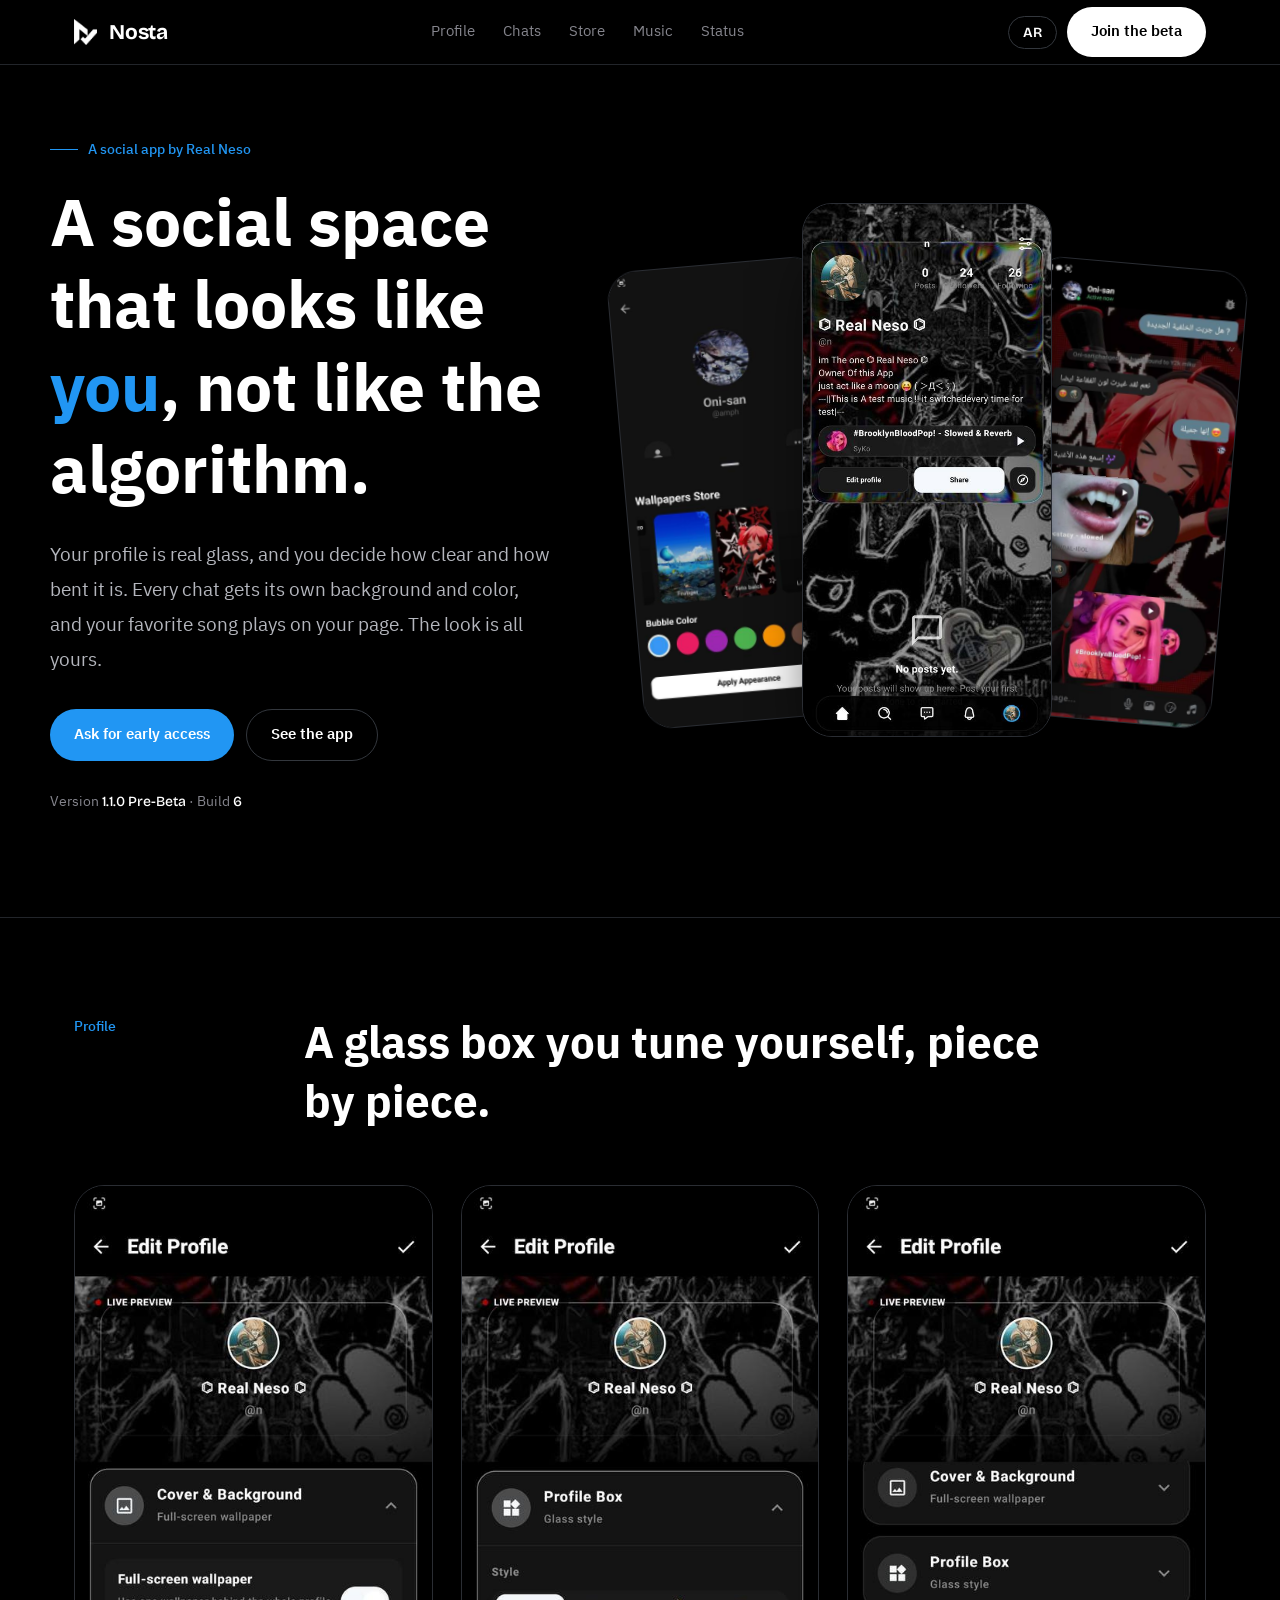
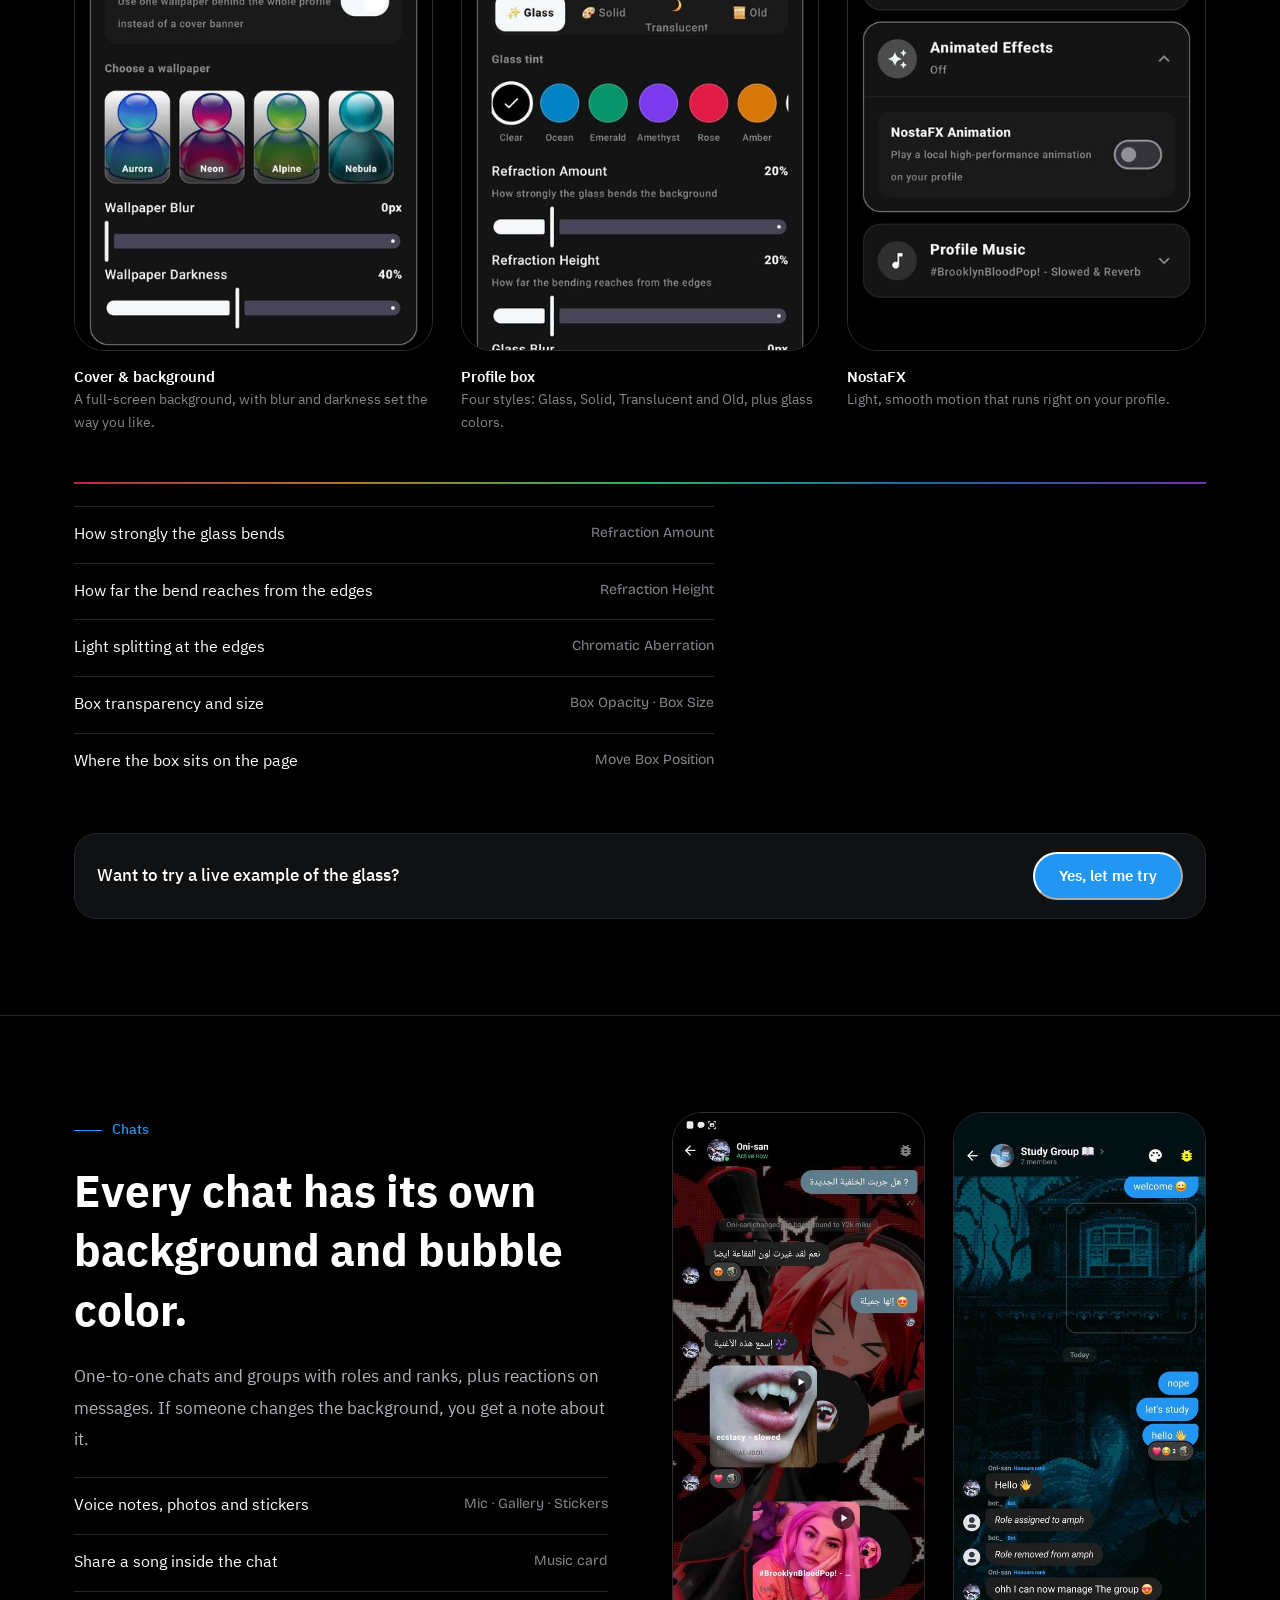
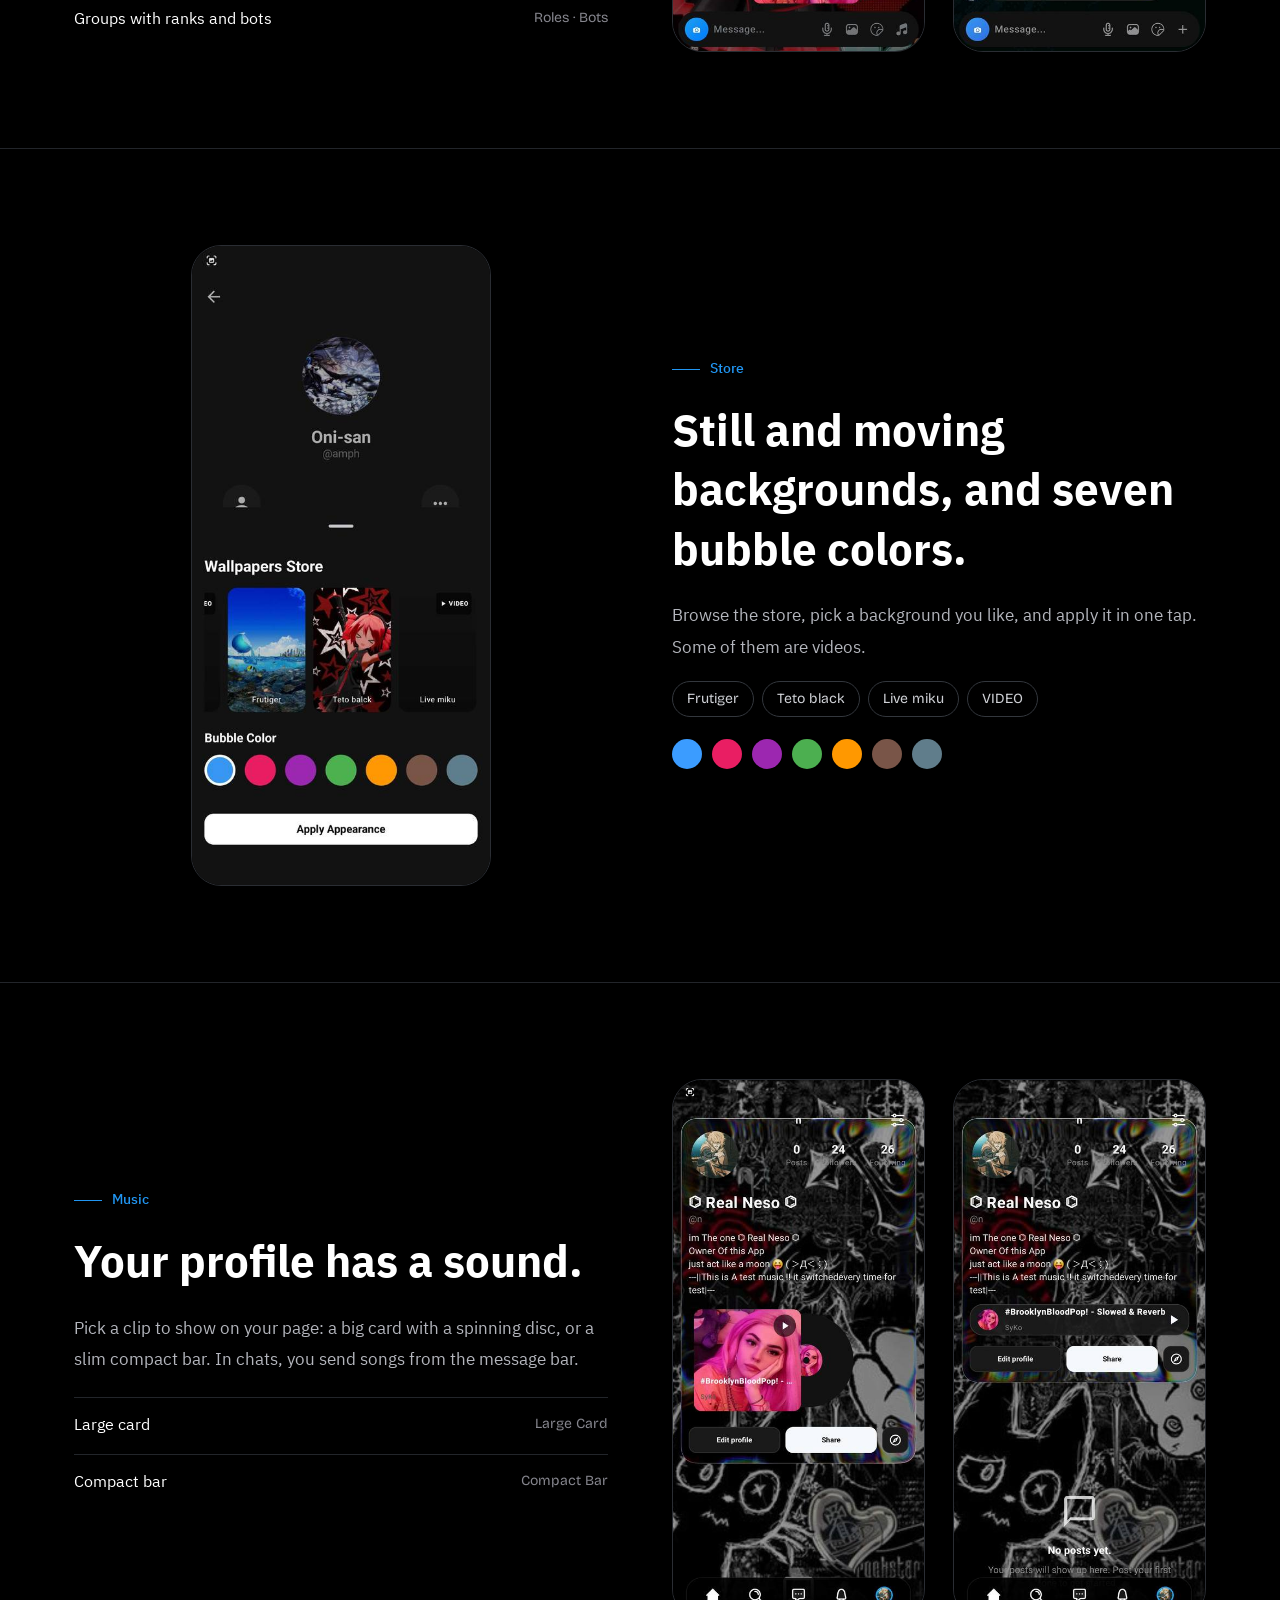
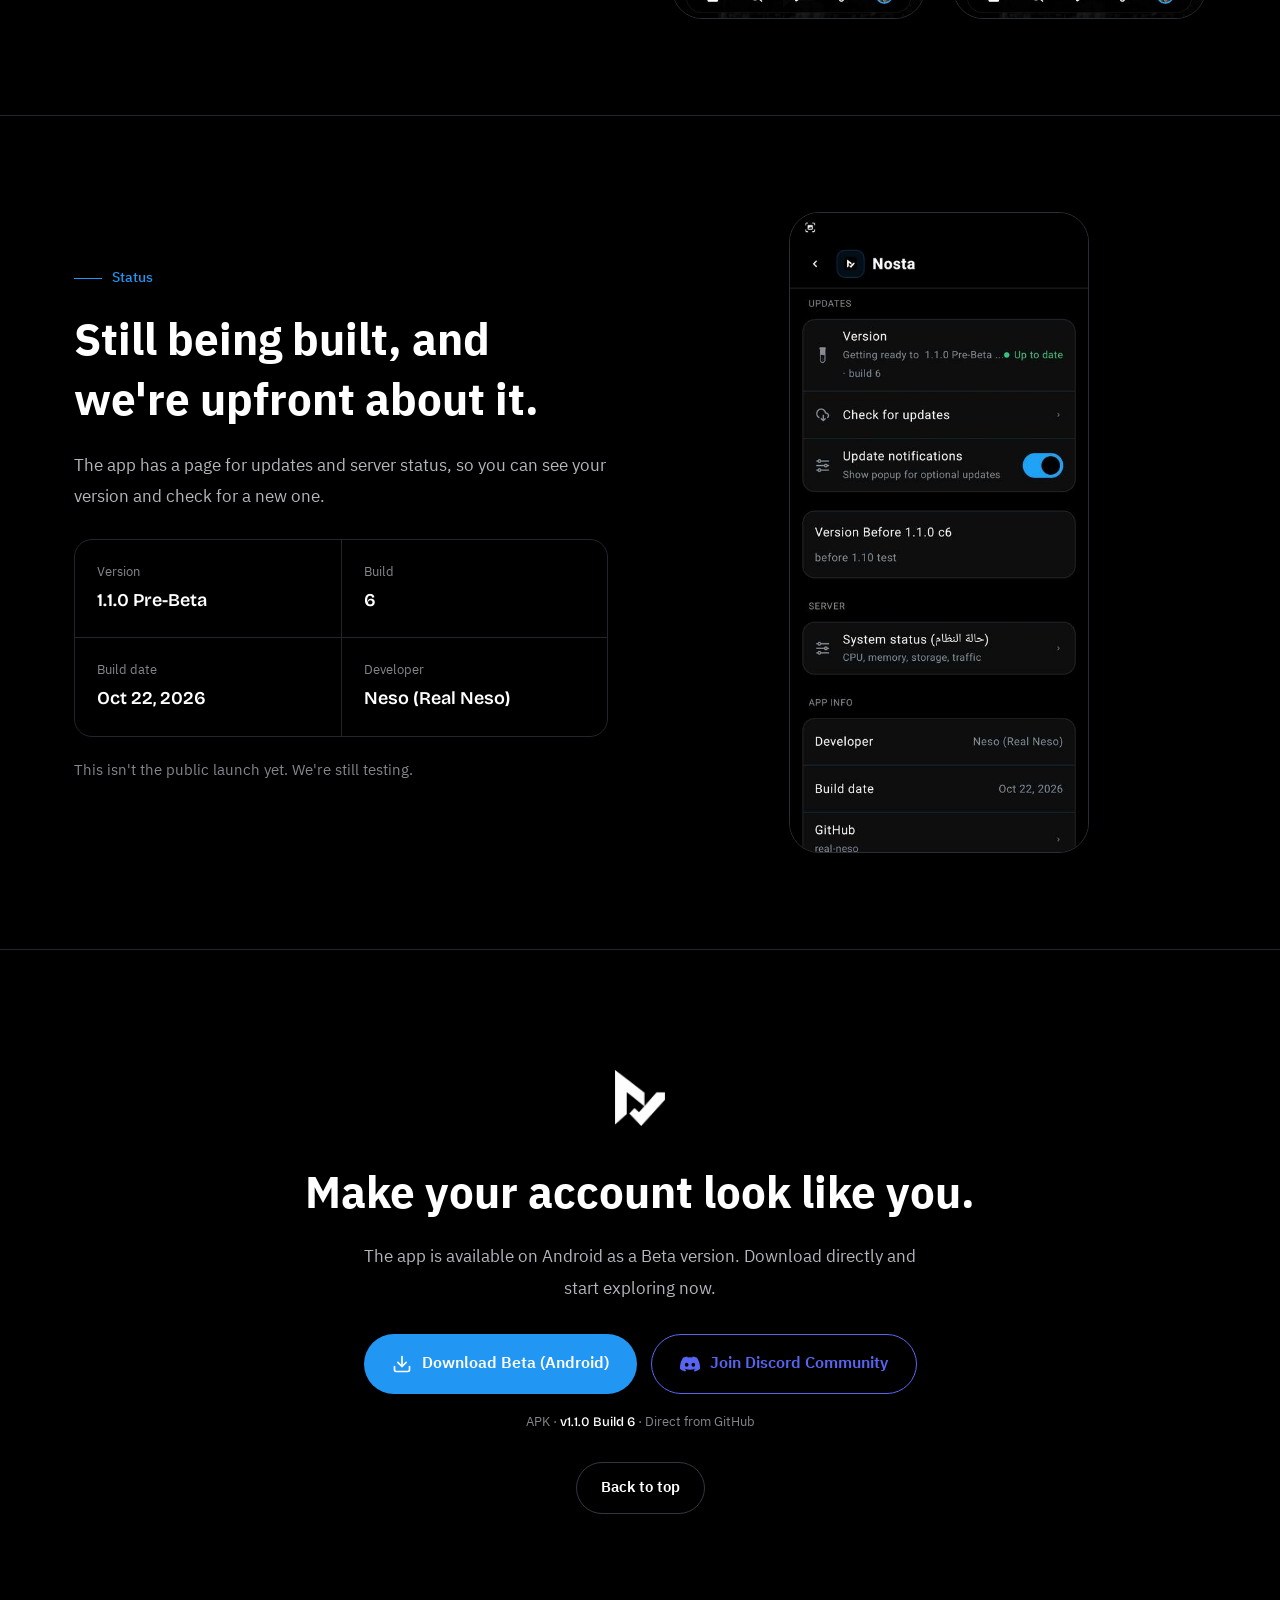
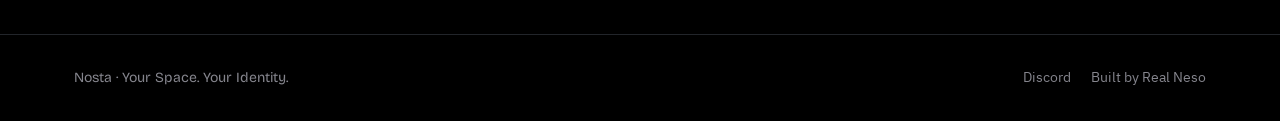
==== index.html @ 6cce819f "Add files via upload" ====
<!DOCTYPE html>
<html lang="ar" dir="rtl">
<head>
<meta charset="utf-8">
<meta name="viewport" content="width=device-width, initial-scale=1, viewport-fit=cover">
<meta name="color-scheme" content="dark">
<meta name="description" content="Nosta: تطبيق تواصل اجتماعي تصمّم فيه ملفك ومحادثاتك بنفسك.">
<title>Nosta — مساحة اجتماعية تعبّر عنك</title>
<link rel="preconnect" href="https://fonts.googleapis.com">
<link rel="preconnect" href="https://fonts.gstatic.com" crossorigin>
<link href="https://fonts.googleapis.com/css2?family=IBM+Plex+Sans+Arabic:wght@300;400;500;600;700&family=Bricolage+Grotesque:opsz,wght@12..96,500;12..96,700&display=swap" rel="stylesheet">
<link rel="stylesheet" href="css/style.css">
</head>
<body class="is-loading">

<!-- شاشة الدخول (تُزال تلقائيًا بعد التحميل) -->
<div class="intro" aria-hidden="true"><img src="images/image_1.png" alt=""></div>

<header><div class="wrap nav">
 <a class="logo" href="#top"><img src="images/image_1.png" alt="">Nosta</a>
 <nav id="menu">
  <a href="#profile" data-i18n="nav_profile">الملف الشخصي</a>
  <a href="#chat" data-i18n="nav_chat">المحادثات</a>
  <a href="#store" data-i18n="nav_store">المتجر</a>
  <a href="#music" data-i18n="nav_music">الموسيقى</a>
  <a href="#status" data-i18n="nav_status">الحالة</a>
 </nav>
 <div class="nav-end">
  <button class="lang" id="lang-toggle" type="button" aria-label="Language">EN</button>
  <a class="btn nav-join" href="#join" data-i18n="join">انضم للتجربة</a>
  <button class="burger" id="burger" type="button" aria-label="Menu" aria-expanded="false" aria-controls="menu"><i></i><i></i></button>
 </div>
</div></header>

<main id="top">
<div class="wrap hero">
 <div class="hero-text">
  <p class="eyebrow" data-i18n="eyebrow">تطبيق تواصل اجتماعي من Real Neso</p>
  <h1 data-i18n-html="h1">مساحة اجتماعية تشبهك أنت، <em>مو</em> الخوارزمية.</h1>
  <p class="lead" data-i18n="lead">ملفك الشخصي زجاج حقيقي، تتحكم في شفافيته وانكساره. كل محادثة لها خلفيتها ولونها، وأغنيتك المفضلة تشتغل على صفحتك. الشكل كله بيدك.</p>
  <div class="cta"><a class="btn blue" href="#join" data-i18n="early">اطلب وصولًا مبكرًا</a><a class="btn ghost" href="#profile" data-i18n="watch">شاهد التطبيق</a></div>
  <p class="meta" data-i18n-html="meta">الإصدار <b class="en">1.1.0 Pre-Beta</b> · البناء <b class="en">6</b></p>
 </div>
 <div class="fan">
  <div class="glow"></div>
  <figure class="shot a"><img src="images/image_2.jpg" alt="متجر الخلفيات"></figure>
  <figure class="shot b"><img src="images/image_3.jpg" alt="ملف شخصي في Nosta"></figure>
  <figure class="shot c"><img src="images/image_4.jpg" alt="محادثة بخلفية مخصصة"></figure>
 </div>
</div>

<section id="profile"><div class="wrap">
 <div class="sec-h"><small data-i18n="s1_k">الملف الشخصي</small><h2 data-i18n="s1_h">صندوق زجاجي تضبطه بنفسك، قطعة قطعة.</h2></div>
 <div class="trio">
  <figure class="shot" data-reveal><img src="images/image_5.jpg" alt="الغلاف والخلفية" loading="lazy"><figcaption><b data-i18n="c1_t">الغلاف والخلفية</b><span data-i18n="c1_d">خلفية بملء الشاشة، وتضبط التمويه والعتمة على كيفك.</span></figcaption></figure>
  <figure class="shot" data-reveal><img src="images/image_6.jpg" alt="صندوق الملف" loading="lazy"><figcaption><b data-i18n="c2_t">صندوق الملف</b><span data-i18n="c2_d">أربعة أنماط: Glass وSolid وTranslucent وOld، مع ألوان للزجاج.</span></figcaption></figure>
  <figure class="shot" data-reveal><img src="images/image_7.jpg" alt="المؤثرات" loading="lazy"><figcaption><b>NostaFX</b><span data-i18n="c3_d">حركة خفيفة تشتغل مباشرة على ملفك.</span></figcaption></figure>
 </div>
 <hr class="aber">
 <ul class="spec narrow">
  <li><span data-i18n="sp1">قوة انكسار الزجاج</span><span>Refraction Amount</span></li>
  <li><span data-i18n="sp2">مدى وصول الانكسار من الحواف</span><span>Refraction Height</span></li>
  <li><span data-i18n="sp3">تفرّق الضوء على الحواف</span><span>Chromatic Aberration</span></li>
  <li><span data-i18n="sp4">شفافية الصندوق وحجمه</span><span>Box Opacity · Box Size</span></li>
  <li><span data-i18n="sp5">مكان الصندوق في الصفحة</span><span>Move Box Position</span></li>
 </ul>

 <div class="try" id="try">
  <div class="try-ask">
   <p data-i18n="t_q">هل تريد تجربة مثال حي على الزجاج؟</p>
   <button class="btn blue" id="try-yes" type="button" aria-expanded="false" aria-controls="try-body" data-i18n="t_yes">نعم، جرّبه</button>
  </div>
  <div class="try-body" id="try-body" hidden>
 <div class="lab">
  <div class="stage" id="stage">
   <div class="orb o1"></div><div class="orb o2"></div><div class="orb o3"></div>
   <div class="bgtext en" aria-hidden="true"><span>Nosta Nosta Nosta Nosta Nosta Nosta</span><span>Your Space Your Identity Your Space</span><span>Nosta Nosta Nosta Nosta Nosta Nosta</span></div>
   <div class="glassbox" id="gbox"><i class="av"></i><b class="en">Nosta</b><span data-i18n="d_box">اسحبني فوق الخلفية</span></div>
  </div>
  <div class="ctrls" id="ctrls">
   <label><span>Refraction Amount<output></output></span><input type="range" data-k="amount" min="0" max="100" step="1"></label>
   <label><span>Refraction Height<output></output></span><input type="range" data-k="height" min="8" max="60" step="1"></label>
   <label><span>Chromatic Aberration<output></output></span><input type="range" data-k="ca" min="0" max="1" step="0.05"></label>
   <label><span>Box Opacity<output></output></span><input type="range" data-k="opacity" min="0" max="0.5" step="0.01"></label>
   <label><span>Box Size<output></output></span><input type="range" data-k="size" min="200" max="340" step="2"></label>
   <button class="btn ghost" id="lg-reset" type="button" data-i18n="d_reset">إعادة الضبط</button>
  </div>
 </div>
  <p class="honest" id="glass-note" hidden data-i18n="d_note">الانكسار الكامل يظهر في Chrome وEdge وما يشبههما. متصفحك يعرض التمويه والشفافية فقط، وفي التطبيق يعمل كل شيء.</p>
  </div>
 </div>
</div></section>

<section id="chat"><div class="wrap split r">
 <div>
  <p class="eyebrow" data-i18n="s2_k">المحادثات</p>
  <h2 data-i18n="s2_h">لكل محادثة خلفيتها ولون فقاعاتها.</h2>
  <p class="p" data-i18n="s2_p">محادثات فردية ومجموعات بأدوار ورتب، وتفاعلات على الرسائل. وإذا غيّر أحد الخلفية، تظهر لك رسالة تخبرك بذلك.</p>
  <ul class="spec">
   <li><span data-i18n="ch1">رسائل صوتية وصور وملصقات</span><span>Mic · Gallery · Stickers</span></li>
   <li><span data-i18n="ch2">شارك أغنية داخل المحادثة</span><span>Music card</span></li>
   <li><span data-i18n="ch3">مجموعات برتب وبوتات</span><span>Roles · Bots</span></li>
  </ul>
 </div>
 <div class="duo">
  <figure class="shot" data-reveal><img src="images/image_8.jpg" alt="محادثة" loading="lazy"></figure>
  <figure class="shot" data-reveal><img src="images/image_9.jpg" alt="مجموعة" loading="lazy"></figure>
 </div>
</div></section>

<section id="store"><div class="wrap split r">
 <figure class="shot" data-reveal><img src="images/image_10.jpg" alt="متجر الخلفيات" loading="lazy"></figure>
 <div>
  <p class="eyebrow" data-i18n="s3_k">المتجر</p>
  <h2 data-i18n="s3_h">خلفيات ثابتة ومتحركة، وسبعة ألوان للفقاعات.</h2>
  <p class="p" data-i18n="s3_p">تتصفح المتجر، تختار الخلفية اللي تعجبك، وتطبقها بضغطة وحدة. وبعض الخلفيات فيديو.</p>
  <div class="tags"><span>Frutiger</span><span>Teto black</span><span>Live miku</span><span>VIDEO</span></div>
  <div class="dots"><i style="background:#3b9cff"></i><i style="background:#e91e63"></i><i style="background:#9c27b0"></i><i style="background:#4caf50"></i><i style="background:#ff9800"></i><i style="background:#795548"></i><i style="background:#607d8b"></i></div>
 </div>
</div></section>

<section id="music"><div class="wrap split r">
 <div>
  <p class="eyebrow" data-i18n="s4_k">الموسيقى</p>
  <h2 data-i18n="s4_h">ملفك له صوت.</h2>
  <p class="p" data-i18n="s4_p">اختر مقطعًا يظهر على صفحتك: بطاقة كبيرة بقرص يدور، أو شريط صغير مدمج. وفي المحادثات ترسل الأغاني من شريط الكتابة.</p>
  <ul class="spec"><li><span data-i18n="m1">بطاقة كبيرة</span><span>Large Card</span></li><li><span data-i18n="m2">شريط مدمج</span><span>Compact Bar</span></li></ul>
 </div>
 <div class="duo">
  <figure class="shot" data-reveal><img src="images/image_11.jpg" alt="بطاقة موسيقى كبيرة" loading="lazy"></figure>
  <figure class="shot" data-reveal><img src="images/image_12.jpg" alt="شريط موسيقى مدمج" loading="lazy"></figure>
 </div>
</div></section>

<section id="status"><div class="wrap split r">
 <div>
  <p class="eyebrow" data-i18n="s5_k">الحالة</p>
  <h2 data-i18n="s5_h">المشروع ما زال قيد البناء، ونقولها بصراحة.</h2>
  <p class="p" data-i18n="s5_p">في التطبيق صفحة للتحديثات وحالة الخادم، تشوف منها رقم الإصدار وتتأكد إذا فيه جديد.</p>
  <div class="facts">
   <div><small data-i18n="f1">الإصدار</small><b class="en">1.1.0 Pre-Beta</b></div><div><small data-i18n="f2">البناء</small><b class="en">6</b></div>
   <div><small data-i18n="f3">تاريخ البناء</small><b class="en">Oct 22, 2026</b></div><div><small data-i18n="f4">المطوّر</small><b class="en">Neso (Real Neso)</b></div>
  </div>
  <p class="honest" data-i18n="honest">لسنا في الإطلاق العام بعد، ما زلنا في مرحلة التجريب.</p>
 </div>
 <figure class="shot" data-reveal><img src="images/image_13.jpg" alt="صفحة التحديثات" loading="lazy"></figure>
</div></section>

<section class="final" id="join"><div class="wrap">
 <img src="images/image_14.png" alt="Nosta">
 <h2 data-i18n="fin_h">خلّ حسابك يشبهك.</h2>
 <p class="p" data-i18n="fin_p">التطبيق متوفر على أندرويد بنسخة تجريبية (Beta). حمّل التطبيق مباشرة وابدأ التجربة الآن.</p>
 <div class="cta" style="justify-content:center; flex-wrap:wrap; gap:14px; margin-bottom:16px;">
   <a class="btn blue" href="https://github.com/real-neso/Nosta-Apk/releases/download/beforre1.1.0/Nosta.Before1.1.0.apk" download style="padding:14px 28px; font-size:16px; display:inline-flex; align-items:center; gap:10px;">
     <svg width="20" height="20" viewBox="0 0 24 24" fill="none" stroke="currentColor" stroke-width="2" stroke-linecap="round" stroke-linejoin="round"><path d="M21 15v4a2 2 0 0 1-2 2H5a2 2 0 0 1-2-2v-4"></path><polyline points="7 10 12 15 17 10"></polyline><line x1="12" y1="15" x2="12" y2="3"></line></svg>
     <span data-i18n="download_beta">تحميل إصدار Beta (Android)</span>
   </a>
   <a class="btn ghost" href="https://discord.gg/D8JQmszXWy" target="_blank" rel="noopener" style="padding:14px 28px; font-size:16px; display:inline-flex; align-items:center; gap:10px; border-color:#5865F2; color:#5865F2;">
     <svg width="20" height="20" viewBox="0 0 24 24" fill="currentColor"><path d="M20.317 4.37a19.791 19.791 0 0 0-4.885-1.515.074.074 0 0 0-.079.037c-.21.375-.444.864-.608 1.25a18.27 18.27 0 0 0-5.487 0 12.64 12.64 0 0 0-.617-1.25.077.077 0 0 0-.079-.037A19.736 19.736 0 0 0 3.677 4.37a.07.07 0 0 0-.032.027C.533 9.046-.32 13.58.099 18.057a.082.082 0 0 0 .031.057 19.9 19.9 0 0 0 5.993 3.03.078.078 0 0 0 .084-.028c.462-.63.874-1.295 1.226-1.994.021-.041.001-.09-.041-.106a13.107 13.107 0 0 1-1.872-.892.077.077 0 0 1-.008-.128 10.2 10.2 0 0 0 .372-.292.074.074 0 0 1 .077-.01c3.927 1.793 8.18 1.793 12.061 0a.074.074 0 0 1 .078.01c.12.098.246.198.373.292a.077.077 0 0 1-.006.127 12.299 12.299 0 0 1-1.873.892.077.077 0 0 0-.041.107c.36.698.772 1.362 1.225 1.993a.076.076 0 0 0 .084.028 19.839 19.839 0 0 0 6.002-3.03.077.077 0 0 0 .032-.054c.5-5.177-.838-9.674-3.549-13.66a.061.061 0 0 0-.031-.028zM8.02 15.33c-1.183 0-2.157-1.085-2.157-2.419 0-1.333.956-2.419 2.157-2.419 1.21 0 2.176 1.096 2.157 2.42 0 1.333-.956 2.418-2.157 2.418zm7.975 0c-1.183 0-2.157-1.085-2.157-2.419 0-1.333.955-2.419 2.157-2.419 1.21 0 2.176 1.096 2.157 2.42 0 1.333-.946 2.418-2.157 2.418z"/></svg>
     <span data-i18n="join_discord">انضم إلى مجتمع Discord</span>
   </a>
 </div>
 <span class="meta" style="margin:0 0 28px; display:block; font-size:13px; color:var(--mute);">APK · <b class="en">v1.1.0 Build 6</b> · <span data-i18n="direct_github">مباشر من GitHub</span></span>
 <a class="btn ghost" href="#top" data-i18n="back">العودة للأعلى</a>
</div></section>
</main>
<footer><div class="wrap">
 <span class="en">Nosta · Your Space. Your Identity.</span>
 <div style="display:flex; align-items:center; gap:20px;">
   <a href="https://discord.gg/D8JQmszXWy" target="_blank" rel="noopener" style="color:var(--mute); transition:color .2s;" aria-label="Discord">Discord</a>
   <span data-i18n="foot">من تطوير Real Neso</span>
 </div>
</div></footer>

<script src="js/i18n.js"></script>
<script src="js/glass.js"></script>
<script src="js/main.js"></script>
</body>
</html>
---- css/style.css ----
/* ============================================================
   فهرس الملف: 1 المتغيرات · 2 الأساس · 3 الهيدر · 4 الهيرو
   5 الأقسام · 6 الحركة · 7 الهاتف
   لتغيير الألوان أو الخطوط عدّل المتغيرات في القسم 1 فقط.
   ============================================================ */

/* 1) المتغيرات */
:root{color-scheme:dark;box-sizing:border-box;padding-top:env(safe-area-inset-top,0px);padding-bottom:env(safe-area-inset-bottom,0px);
--bg:#000;--sur:#101113;--line:#22252a;--text:#fff;--mute:#85858d;--soft:#b4b6bd;--blue:#2196f3;
--ar:"IBM Plex Sans Arabic",system-ui,"Segoe UI",Tahoma,sans-serif;--en:"Bricolage Grotesque","IBM Plex Sans Arabic",system-ui,sans-serif;
--radius:30px;--ease:cubic-bezier(.2,.7,.2,1)}

/* 2) الأساس */
html{scroll-padding-top:calc(72px + env(safe-area-inset-top,0px));scroll-behavior:smooth}
*,*::before,*::after{box-sizing:inherit}
body{margin:0;background:var(--bg);color:var(--text);font-family:var(--ar);font-size:17px;line-height:1.85;-webkit-font-smoothing:antialiased;overflow-x:hidden}
a{color:inherit;text-decoration:none}
:focus-visible{outline:2px solid var(--blue);outline-offset:3px}
.wrap{max-width:1180px;margin:0 auto;padding:0 24px}
.en{font-family:var(--en);direction:ltr;unicode-bidi:isolate}
.btn{display:inline-flex;align-items:center;padding:11px 24px;border-radius:999px;background:#fff;color:#000;font-weight:600;font-size:15px;font-family:inherit;transition:transform .2s var(--ease),opacity .2s}
.btn.blue{background:var(--blue);color:#fff}
.btn.ghost{background:transparent;color:#fff;border:1px solid #33373d}
.btn:hover{opacity:.92;transform:translateY(-2px)}

/* 3) الهيدر */
header{position:sticky;top:0;z-index:20;background:rgba(0,0,0,.82);backdrop-filter:blur(12px);-webkit-backdrop-filter:blur(12px);border-bottom:1px solid var(--line);padding-top:env(safe-area-inset-top,0px)}
.nav{display:flex;align-items:center;justify-content:space-between;gap:16px;height:64px}
.logo{display:flex;align-items:center;gap:12px;font-family:var(--en);font-weight:700;font-size:21px;letter-spacing:-.02em}
.logo img{height:26px;width:auto;display:block}
.nav nav{display:flex;gap:28px;font-size:15px;color:var(--mute)}
.nav nav a{transition:color .2s}.nav nav a:hover{color:#fff}
.nav-end{display:flex;align-items:center;gap:10px}
.lang{background:transparent;border:1px solid #33373d;color:#fff;padding:7px 14px;border-radius:999px;cursor:pointer;font:600 14px var(--en);transition:border-color .2s}
.lang:hover{border-color:var(--blue)}
.burger{display:none;width:42px;height:42px;border:1px solid #33373d;border-radius:50%;background:transparent;cursor:pointer;position:relative}
.burger i{position:absolute;inset-inline:12px;height:2px;background:#fff;border-radius:2px;transition:transform .3s var(--ease)}
.burger i:first-child{top:16px}.burger i:last-child{top:24px}
.menu-open .burger i:first-child{transform:translateY(4px) rotate(45deg)}
.menu-open .burger i:last-child{transform:translateY(-4px) rotate(-45deg)}

/* 4) الهيرو */
.hero{display:grid;grid-template-columns:1fr 1.15fr;gap:48px;align-items:center;padding:72px 0 88px}
.eyebrow{font-size:14px;color:var(--blue);font-weight:500;margin:0 0 20px;display:flex;gap:10px;align-items:center}
.eyebrow::before{content:"";width:28px;height:1px;background:var(--blue)}
h1{font-size:clamp(36px,5.4vw,66px);line-height:1.25;margin:0 0 24px;font-weight:700}
h1 em{font-style:normal;color:var(--blue)}
.lead{color:var(--soft);font-size:19px;max-width:500px;margin:0 0 32px}
.cta{display:flex;gap:12px;flex-wrap:wrap}
.meta{margin-top:28px;font-size:14px;color:var(--mute)}.meta b{color:#fff;font-weight:500}
.fan{position:relative;height:560px}
.fan .shot{position:absolute;width:215px}
.fan .shot img{box-shadow:0 40px 70px -25px #000}
.fan .a{inset-inline-start:0;top:60px;--r:-5deg}
.fan .b{inset-inline-start:50%;margin-inline-start:-125px;width:250px;top:0;z-index:2;--r:0deg}
.fan .c{inset-inline-end:0;top:60px;--r:5deg}
.fan .shot{transform:rotate(var(--r))}
.glow{position:absolute;inset:8% 8%;background:radial-gradient(closest-side,rgba(33,150,243,.28),transparent);filter:blur(30px);z-index:0}

/* 5) الأقسام */
.shot{margin:0}
.shot img{display:block;width:100%;height:auto;border-radius:var(--radius);border:1px solid #2a2d33;background:#000}
.shot figcaption{margin-top:14px;font-size:14px;color:var(--mute);line-height:1.6}
.shot figcaption b{display:block;color:#fff;font-weight:600;font-size:15px}
section{padding:96px 0;border-top:1px solid var(--line)}
.sec-h{display:grid;grid-template-columns:190px 1fr;gap:40px;margin-bottom:52px}
.sec-h small{color:var(--blue);font-size:14px;font-weight:500}
h2{font-size:clamp(26px,3.5vw,44px);line-height:1.35;margin:0 0 20px;font-weight:700;max-width:780px}
.sec-h h2{margin:0}
.p{color:var(--soft);margin:0 0 18px;max-width:560px}
.trio{display:grid;grid-template-columns:repeat(3,1fr);gap:28px}
.duo{display:grid;grid-template-columns:repeat(2,minmax(0,300px));gap:28px;justify-content:center}
.split{display:grid;grid-template-columns:1fr 1fr;gap:64px;align-items:center}
.split.r .shot{max-width:300px;justify-self:center;width:100%}
.spec{list-style:none;margin:22px 0 0;padding:0}
.spec.narrow{max-width:640px}
.spec li{display:flex;justify-content:space-between;gap:16px;padding:13px 0;border-top:1px solid var(--line);font-size:16px}
.spec li span:last-child{color:var(--mute);font-family:var(--en);font-size:14px;direction:ltr;text-align:end}
.dots{display:flex;gap:10px;margin:22px 0 6px}.dots i{width:30px;height:30px;border-radius:50%;display:block}
.tags{display:flex;gap:8px;flex-wrap:wrap;margin-top:6px}.tags span{border:1px solid #33373d;border-radius:999px;padding:4px 14px;font-size:14px;color:#cfd1d6;font-family:var(--en)}
.aber{height:2px;background:linear-gradient(90deg,#ff3b6b,#ffb02e,#3bff9c,#2196f3,#a24bff);border:0;margin:48px 0 8px;opacity:.7}
.facts{display:grid;grid-template-columns:repeat(2,1fr);border:1px solid var(--line);border-radius:18px;overflow:hidden;margin-top:26px}
.facts div{padding:20px 22px;border-top:1px solid var(--line);border-inline-start:1px solid var(--line)}
.facts div:nth-child(-n+2){border-top:0}.facts div:nth-child(odd){border-inline-start:0}
.facts small{display:block;color:var(--mute);font-size:13px}.facts b{font-weight:600;font-size:18px}
.honest{color:var(--mute);font-size:15px;margin-top:20px;max-width:560px}
.final{text-align:center;padding:120px 0}.final h2{margin:0 auto 18px}.final .p{margin:0 auto 30px}
.final img{height:56px;width:auto;margin-bottom:28px}
footer{border-top:1px solid var(--line);padding:30px 0 calc(30px + env(safe-area-inset-bottom,0px));color:var(--mute);font-size:14px}
footer .wrap{display:flex;justify-content:space-between;flex-wrap:wrap;gap:12px}

/* 6) الحركة — لحظة دخول واحدة منظمة + ظهور الصور عند التمرير */
.intro{position:fixed;inset:0;z-index:100;background:#000;display:grid;place-items:center;transition:opacity .6s .1s,visibility .6s .1s}
.intro img{height:64px;width:auto;animation:pulse 1.2s ease-in-out infinite alternate}
.is-ready .intro{opacity:0;visibility:hidden}
@keyframes pulse{from{opacity:.4;transform:scale(.94)}to{opacity:1;transform:scale(1)}}
.is-loading{overflow:hidden}

.hero-text>*{opacity:0;transform:translateY(22px)}
.is-ready .hero-text>*{animation:up .8s var(--ease) forwards}
.is-ready .hero-text>:nth-child(2){animation-delay:.12s}.is-ready .hero-text>:nth-child(3){animation-delay:.24s}
.is-ready .hero-text>:nth-child(4){animation-delay:.36s}.is-ready .hero-text>:nth-child(5){animation-delay:.48s}
@keyframes up{to{opacity:1;transform:none}}

.fan .shot{opacity:0}
.is-ready .fan .shot{animation:fanin 1s var(--ease) forwards}
.is-ready .fan .a{animation-delay:.35s}.is-ready .fan .b{animation-delay:.2s}.is-ready .fan .c{animation-delay:.5s}
@keyframes fanin{from{opacity:0;transform:translateY(50px) rotate(0) scale(.94)}to{opacity:1;transform:rotate(var(--r))}}
.glow{opacity:0;transition:opacity 1.4s .3s}.is-ready .glow{opacity:1}

[data-reveal]{opacity:0;transform:translateY(26px);transition:opacity .8s var(--ease) var(--d,0ms),transform .8s var(--ease) var(--d,0ms)}
[data-reveal].in{opacity:1;transform:none}
.no-js [data-reveal]{opacity:1;transform:none}

@media(prefers-reduced-motion:reduce){
 html{scroll-behavior:auto}
 *,*::before,*::after{animation-duration:.01ms!important;animation-delay:0s!important;transition-duration:.01ms!important}
 .hero-text>*,.fan .shot,[data-reveal]{opacity:1!important;transform:none!important}
 .fan .shot{transform:rotate(var(--r))!important}
}

/* 7) الهاتف */
@media(max-width:900px){
 .hero,.split,.sec-h{grid-template-columns:1fr;gap:36px}.hero{padding-top:40px}
 .burger{display:block}.nav-join{display:none}
 .nav nav{position:fixed;top:calc(64px + env(safe-area-inset-top,0px));inset-inline:0;flex-direction:column;gap:0;background:rgba(0,0,0,.96);backdrop-filter:blur(12px);padding:8px 24px 20px;border-bottom:1px solid var(--line);font-size:18px;color:#fff;transform:translateY(-12px);opacity:0;visibility:hidden;transition:.3s var(--ease)}
 .nav nav a{padding:14px 0;border-bottom:1px solid var(--line)}
 .menu-open .nav nav{transform:none;opacity:1;visibility:visible}
 .trio{gap:12px}.trio .shot img{border-radius:18px}.trio figcaption{font-size:12px}
 .fan{height:430px}.fan .shot{width:150px}.fan .b{width:175px;margin-inline-start:-88px}
 section{padding:64px 0}.duo{gap:14px}.final{padding:80px 0}
}
@media(max-width:520px){
 body{font-size:16px}.wrap{padding:0 18px}
 .lead{font-size:17px}.btn{padding:11px 20px}.cta .btn{flex:1;justify-content:center}
 .trio{grid-template-columns:1fr 1fr}.trio .shot:nth-child(3){display:none}
 .spec li{font-size:15px;flex-direction:column;gap:2px}.spec li span:last-child{text-align:start}
 .facts div{padding:16px}
}

/* 8) مختبر الزجاج التفاعلي (قسم #demo) */
.lab{display:grid;grid-template-columns:1.6fr 1fr;gap:28px;align-items:start}
.stage{position:relative;height:480px;border-radius:var(--radius);border:1px solid #2a2d33;overflow:hidden;background:#04070b;
 background-image:linear-gradient(#ffffff10 1px,transparent 1px),linear-gradient(90deg,#ffffff10 1px,transparent 1px);background-size:44px 44px}
.orb{position:absolute;width:260px;height:260px;border-radius:50%;filter:blur(8px);animation:drift 14s ease-in-out infinite alternate}
.o1{background:radial-gradient(circle at 35% 35%,#7cc4ff,#2196f3 60%,#0b3a66);top:8%;inset-inline-start:6%}
.o2{background:radial-gradient(circle at 35% 35%,#ff8fb5,#e91e63 60%,#5a0e2a);bottom:4%;inset-inline-end:8%;animation-duration:18s;animation-direction:alternate-reverse}
.o3{width:150px;height:150px;background:radial-gradient(circle at 35% 35%,#ffe08a,#ff9800 60%,#5c3500);top:48%;inset-inline-start:42%;animation-duration:11s}
@keyframes drift{from{transform:translate(0,0)}to{transform:translate(70px,40px) scale(1.12)}}
.bgtext{position:absolute;inset:0;display:flex;flex-direction:column;justify-content:space-around;pointer-events:none;overflow:hidden}
.bgtext span{display:block;white-space:nowrap;font-size:84px;font-weight:700;line-height:1;color:transparent;-webkit-text-stroke:1.5px #ffffffcc;animation:slide 28s linear infinite;width:max-content}
.bgtext span:nth-child(2){animation-direction:reverse;animation-duration:34s}
@keyframes slide{from{transform:translateX(0)}to{transform:translateX(-30%)}}
.glassbox{position:absolute;z-index:2;width:min(var(--w,260px),88%);height:170px;border-radius:32px;display:flex;flex-direction:column;align-items:center;justify-content:center;gap:6px;cursor:grab;touch-action:none;user-select:none;-webkit-user-select:none;
 background:rgba(255,255,255,var(--o,.12));border:1px solid rgba(255,255,255,.3);box-shadow:inset 0 1px 0 rgba(255,255,255,.45),inset 0 -1px 0 rgba(255,255,255,.12),0 24px 50px -22px #000;
 backdrop-filter:blur(10px) saturate(1.4);-webkit-backdrop-filter:blur(10px) saturate(1.4);transition:box-shadow .2s}
.glassbox.drag{cursor:grabbing;box-shadow:inset 0 1px 0 rgba(255,255,255,.45),0 34px 60px -20px #000}
.glassbox .av{width:46px;height:46px;border-radius:50%;background:linear-gradient(135deg,#7cc4ff,#a24bff);border:2px solid #ffffffaa}
.glassbox b{font-size:20px}.glassbox span{font-size:13px;color:#ffffffcc}
.ctrls{display:grid;gap:18px}
.ctrls label{display:block;font-size:14px}
.ctrls label span{display:flex;justify-content:space-between;font-family:var(--en);color:var(--soft);margin-bottom:4px;direction:ltr}
.ctrls output{color:#fff;font-weight:500}
.ctrls input{width:100%;accent-color:var(--blue);margin:0;height:28px}
.ctrls input:disabled{opacity:.35}
.ctrls .btn{justify-content:center;cursor:pointer}
@media(max-width:900px){.lab{grid-template-columns:1fr}.stage{height:420px}.bgtext span{font-size:64px}}

/* 9) سؤال التجربة (يظهر داخل قسم الملف الشخصي) */
.try{margin-top:44px}
.try-ask{display:flex;align-items:center;justify-content:space-between;gap:16px;flex-wrap:wrap;border:1px solid var(--line);border-radius:22px;padding:18px 22px;background:var(--sur)}
.try-ask p{margin:0;font-size:17px;font-weight:500}
.try.open .try-ask .btn{background:transparent;border:1px solid #33373d}
.try-body{margin-top:24px;animation:up .6s var(--ease) both}
.try-body[hidden]{display:none}
.try-body .honest{margin-top:16px}

/* 10) شاشة الدخول: نبض قديم، حجم أكبر، توهج أبيض ينبع من شكل الصورة نفسها */
.intro{display:grid;place-items:center}
.intro img{height:130px;width:auto;filter:drop-shadow(0 0 6px rgba(255,255,255,.55)) drop-shadow(0 0 26px rgba(255,255,255,.4));animation:pulse 1.2s ease-in-out infinite alternate,glow 1.2s ease-in-out infinite alternate}
@keyframes glow{from{filter:drop-shadow(0 0 3px rgba(255,255,255,.25)) drop-shadow(0 0 12px rgba(255,255,255,.2))}to{filter:drop-shadow(0 0 8px rgba(255,255,255,.7)) drop-shadow(0 0 34px rgba(255,255,255,.5))}}
@media(max-width:900px){.intro img{height:100px}}
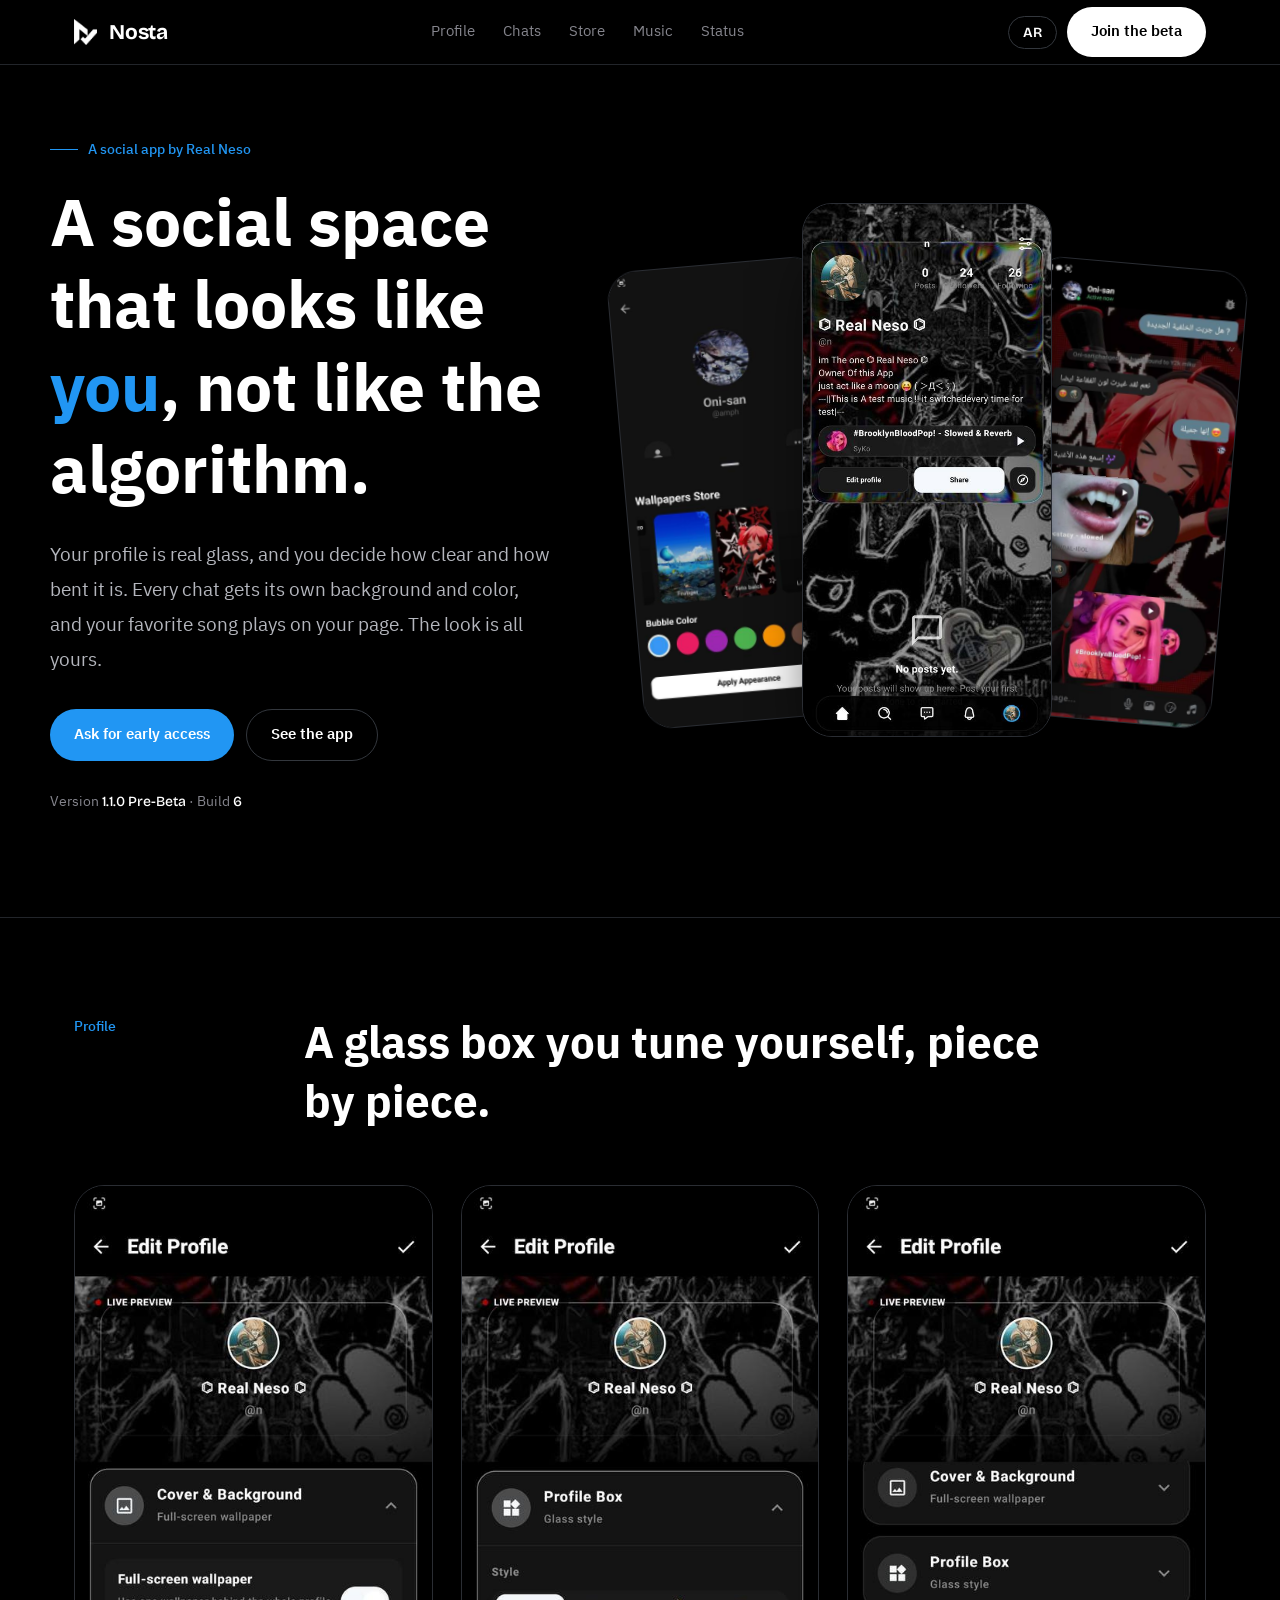
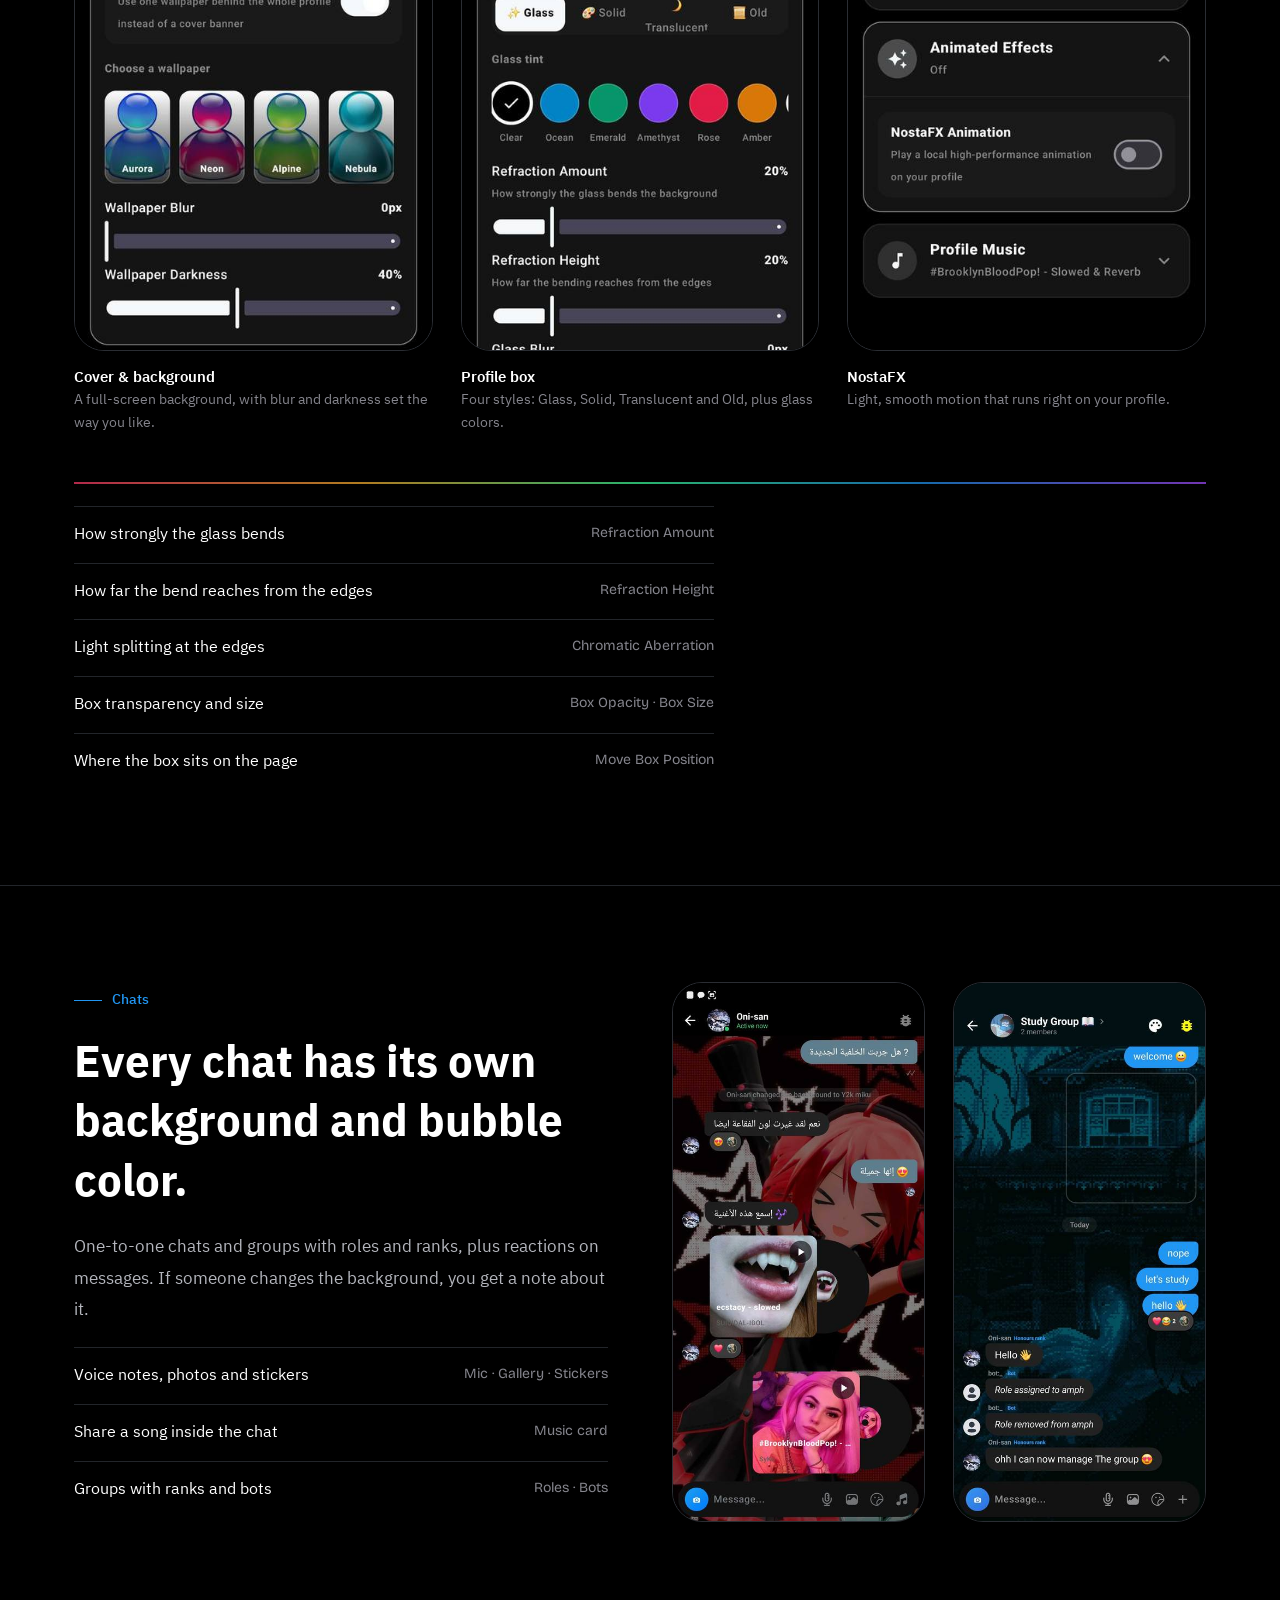
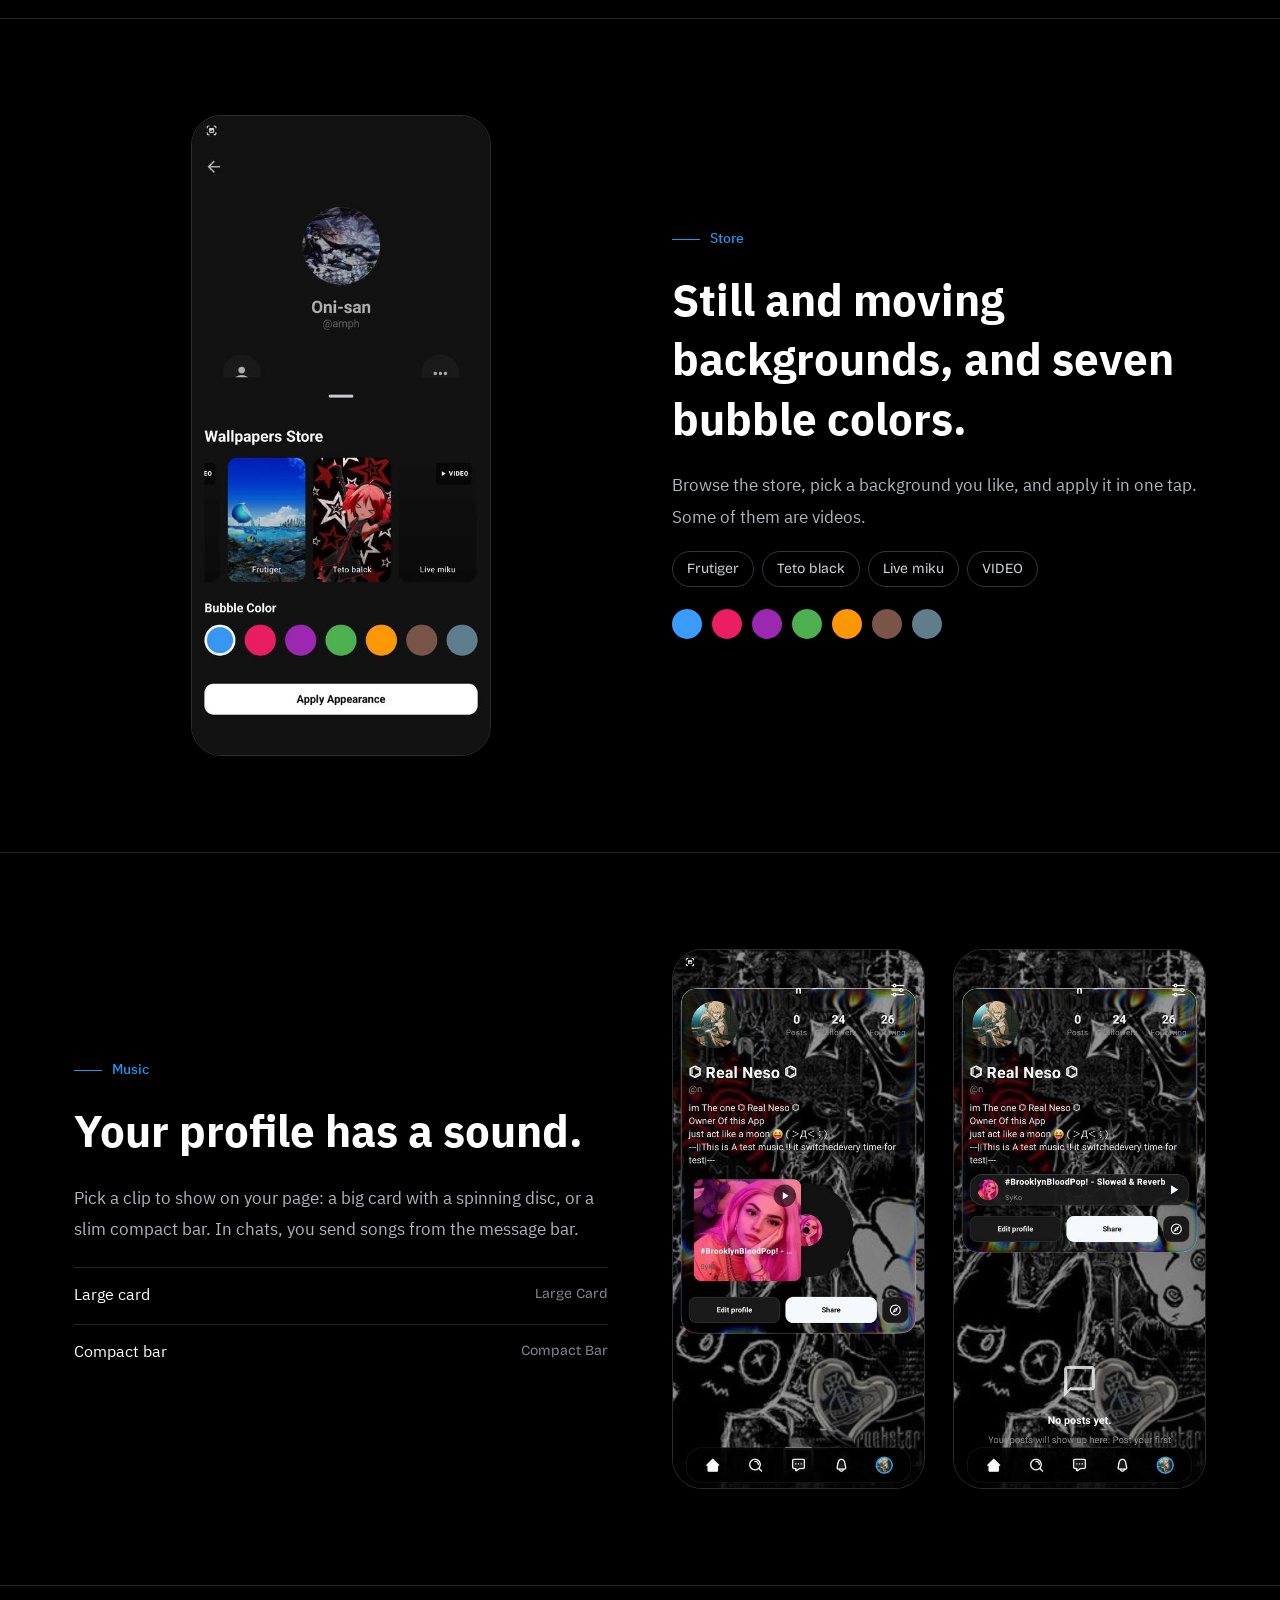
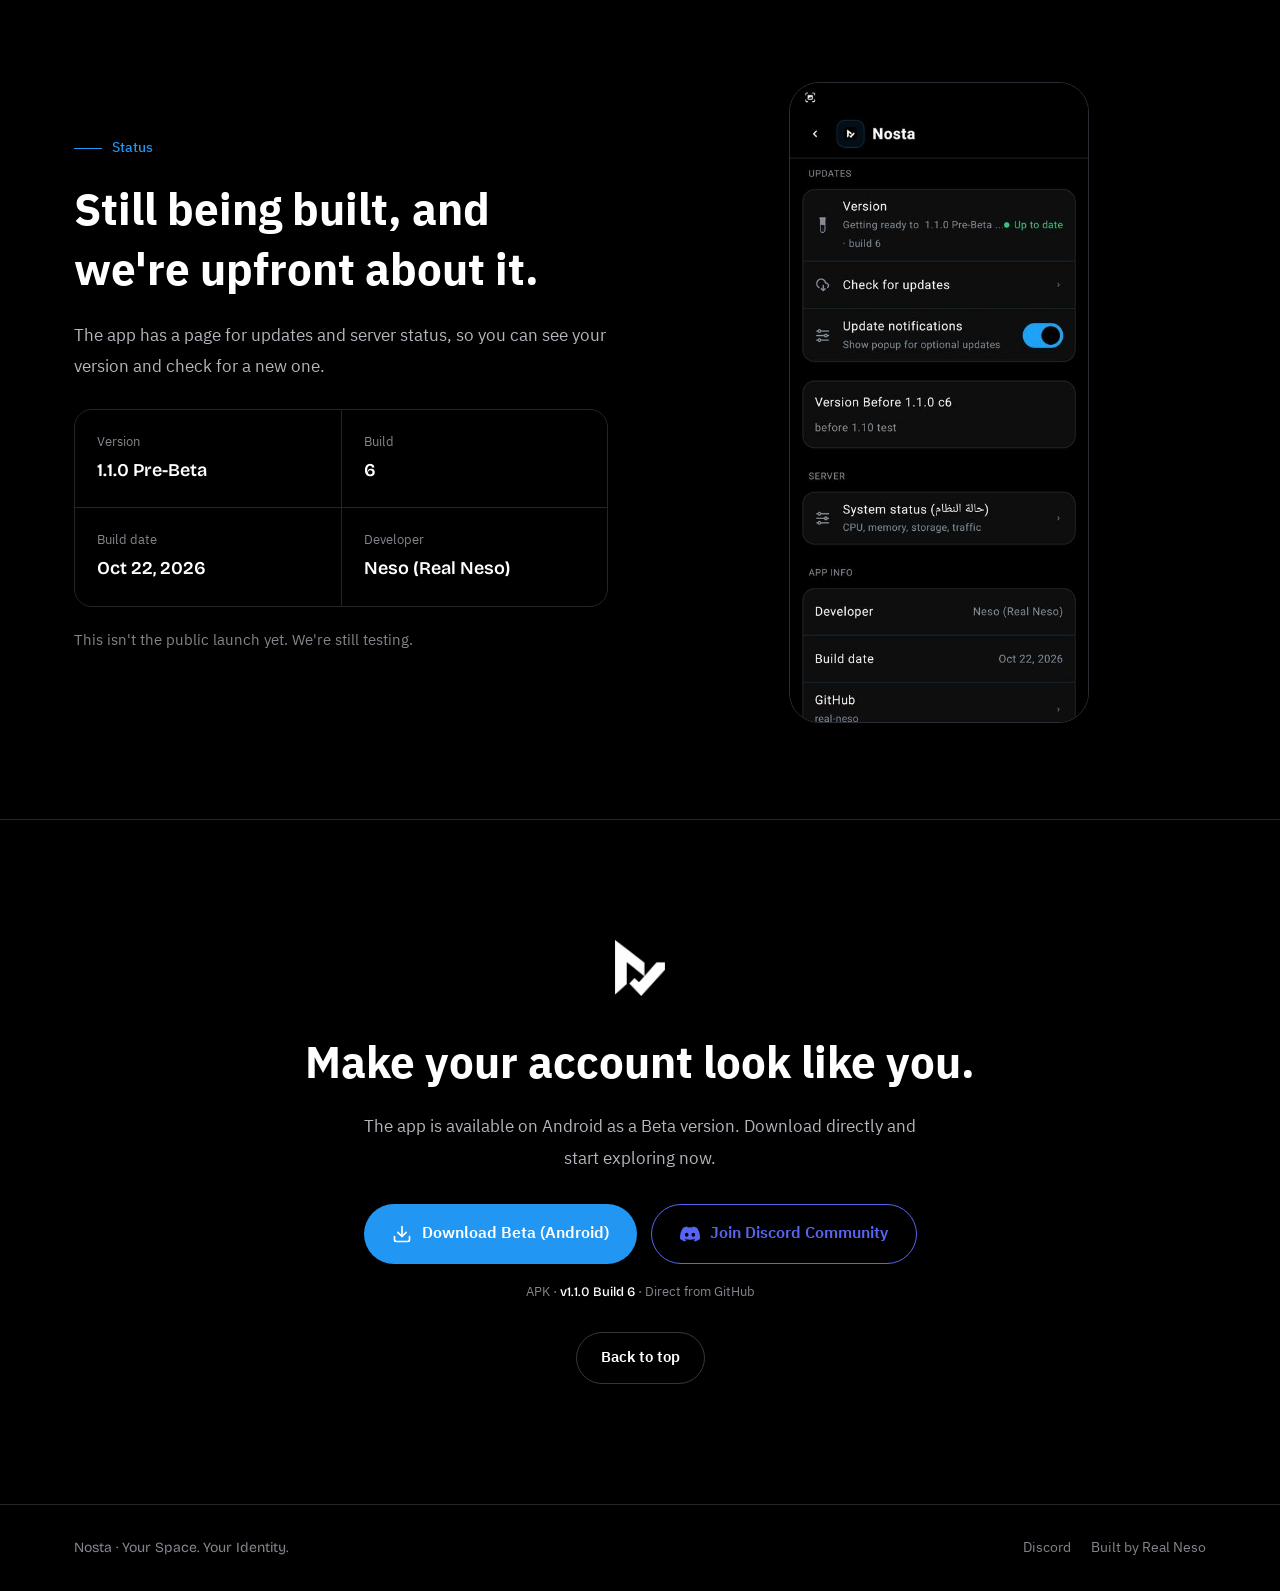
==== commit 65e5aae7: "Revise content and project status in index.html Updated text content for social media app Nosta, enh" ====
--- a/index.html
+++ b/index.html
@@ -37,8 +37,8 @@
  <div class="hero-text">
   <p class="eyebrow" data-i18n="eyebrow">تطبيق تواصل اجتماعي من Real Neso</p>
   <h1 data-i18n-html="h1">مساحة اجتماعية تشبهك أنت، <em>مو</em> الخوارزمية.</h1>
-  <p class="lead" data-i18n="lead">ملفك الشخصي زجاج حقيقي، تتحكم في شفافيته وانكساره. كل محادثة لها خلفيتها ولونها، وأغنيتك المفضلة تشتغل على صفحتك. الشكل كله بيدك.</p>
-  <div class="cta"><a class="btn blue" href="#join" data-i18n="early">اطلب وصولًا مبكرًا</a><a class="btn ghost" href="#profile" data-i18n="watch">شاهد التطبيق</a></div>
+  <p class="lead" data-i18n="lead">Nosta تطبيق تواصل اجتماعي يعطيك حرية أكبر في تصميم ملفك ومحادثاتك. اختار خلفيتك، عدّل شكل الزجاج وألوان الدردشة، وحط موسيقاك المفضلة على صفحتك.</p>
+  <div class="cta"><a class="btn blue" href="#join" data-i18n="early">جرّب Nosta</a><a class="btn ghost" href="#profile" data-i18n="watch">شاهد التطبيق</a></div>
   <p class="meta" data-i18n-html="meta">الإصدار <b class="en">1.1.0 Pre-Beta</b> · البناء <b class="en">6</b></p>
  </div>
  <div class="fan">
@@ -50,45 +50,20 @@
 </div>
 
 <section id="profile"><div class="wrap">
- <div class="sec-h"><small data-i18n="s1_k">الملف الشخصي</small><h2 data-i18n="s1_h">صندوق زجاجي تضبطه بنفسك، قطعة قطعة.</h2></div>
+ <div class="sec-h"><small data-i18n="s1_k">خصّص ملفك</small><h2 data-i18n="s1_h">ملفك، على ذوقك.</h2></div>
  <div class="trio">
-  <figure class="shot" data-reveal><img src="images/image_5.jpg" alt="الغلاف والخلفية" loading="lazy"><figcaption><b data-i18n="c1_t">الغلاف والخلفية</b><span data-i18n="c1_d">خلفية بملء الشاشة، وتضبط التمويه والعتمة على كيفك.</span></figcaption></figure>
-  <figure class="shot" data-reveal><img src="images/image_6.jpg" alt="صندوق الملف" loading="lazy"><figcaption><b data-i18n="c2_t">صندوق الملف</b><span data-i18n="c2_d">أربعة أنماط: Glass وSolid وTranslucent وOld، مع ألوان للزجاج.</span></figcaption></figure>
-  <figure class="shot" data-reveal><img src="images/image_7.jpg" alt="المؤثرات" loading="lazy"><figcaption><b>NostaFX</b><span data-i18n="c3_d">حركة خفيفة تشتغل مباشرة على ملفك.</span></figcaption></figure>
+  <figure class="shot" data-reveal><img src="images/image_5.jpg" alt="الخلفية والغلاف" loading="lazy"><figcaption><b data-i18n="c1_t">الغلاف والخلفية</b><span data-i18n="c1_d">اختار الخلفية اللي تعجبك، واضبط التمويه والسطوع حتى تحصل على الشكل اللي تريده.</span></figcaption></figure>
+  <figure class="shot" data-reveal><img src="images/image_6.jpg" alt="صندوق الملف" loading="lazy"><figcaption><b data-i18n="c2_t">صندوق الملف</b><span data-i18n="c2_d">جرّب أنماط Glass وSolid وTranslucent وOld، وعدّل ألوان الصندوق ومظهره.</span></figcaption></figure>
+  <figure class="shot" data-reveal><img src="images/image_7.jpg" alt="المؤثرات" loading="lazy"><figcaption><b>NostaFX</b><span data-i18n="c3_d">أضف لمسات حركية إلى ملفك مع NostaFX.</span></figcaption></figure>
  </div>
  <hr class="aber">
  <ul class="spec narrow">
   <li><span data-i18n="sp1">قوة انكسار الزجاج</span><span>Refraction Amount</span></li>
-  <li><span data-i18n="sp2">مدى وصول الانكسار من الحواف</span><span>Refraction Height</span></li>
+  <li><span data-i18n="sp2">ارتفاع تأثير الانكسار</span><span>Refraction Height</span></li>
   <li><span data-i18n="sp3">تفرّق الضوء على الحواف</span><span>Chromatic Aberration</span></li>
   <li><span data-i18n="sp4">شفافية الصندوق وحجمه</span><span>Box Opacity · Box Size</span></li>
   <li><span data-i18n="sp5">مكان الصندوق في الصفحة</span><span>Move Box Position</span></li>
  </ul>
-
- <div class="try" id="try">
-  <div class="try-ask">
-   <p data-i18n="t_q">هل تريد تجربة مثال حي على الزجاج؟</p>
-   <button class="btn blue" id="try-yes" type="button" aria-expanded="false" aria-controls="try-body" data-i18n="t_yes">نعم، جرّبه</button>
-  </div>
-  <div class="try-body" id="try-body" hidden>
- <div class="lab">
-  <div class="stage" id="stage">
-   <div class="orb o1"></div><div class="orb o2"></div><div class="orb o3"></div>
-   <div class="bgtext en" aria-hidden="true"><span>Nosta Nosta Nosta Nosta Nosta Nosta</span><span>Your Space Your Identity Your Space</span><span>Nosta Nosta Nosta Nosta Nosta Nosta</span></div>
-   <div class="glassbox" id="gbox"><i class="av"></i><b class="en">Nosta</b><span data-i18n="d_box">اسحبني فوق الخلفية</span></div>
-  </div>
-  <div class="ctrls" id="ctrls">
-   <label><span>Refraction Amount<output></output></span><input type="range" data-k="amount" min="0" max="100" step="1"></label>
-   <label><span>Refraction Height<output></output></span><input type="range" data-k="height" min="8" max="60" step="1"></label>
-   <label><span>Chromatic Aberration<output></output></span><input type="range" data-k="ca" min="0" max="1" step="0.05"></label>
-   <label><span>Box Opacity<output></output></span><input type="range" data-k="opacity" min="0" max="0.5" step="0.01"></label>
-   <label><span>Box Size<output></output></span><input type="range" data-k="size" min="200" max="340" step="2"></label>
-   <button class="btn ghost" id="lg-reset" type="button" data-i18n="d_reset">إعادة الضبط</button>
-  </div>
- </div>
-  <p class="honest" id="glass-note" hidden data-i18n="d_note">الانكسار الكامل يظهر في Chrome وEdge وما يشبههما. متصفحك يعرض التمويه والشفافية فقط، وفي التطبيق يعمل كل شيء.</p>
-  </div>
- </div>
 </div></section>
 
 <section id="chat"><div class="wrap split r">
@@ -134,14 +109,14 @@
 
 <section id="status"><div class="wrap split r">
  <div>
-  <p class="eyebrow" data-i18n="s5_k">الحالة</p>
-  <h2 data-i18n="s5_h">المشروع ما زال قيد البناء، ونقولها بصراحة.</h2>
-  <p class="p" data-i18n="s5_p">في التطبيق صفحة للتحديثات وحالة الخادم، تشوف منها رقم الإصدار وتتأكد إذا فيه جديد.</p>
+  <p class="eyebrow" data-i18n="s5_k">حالة المشروع</p>
+  <h2 data-i18n="s5_h">Nosta ما زال في مرحلة التجربة.</h2>
+  <p class="p" data-i18n="s5_p">هنا تقدر تتابع رقم الإصدار وتاريخ البناء وتطّلع على حالة المشروع والتحديثات.</p>
   <div class="facts">
-   <div><small data-i18n="f1">الإصدار</small><b class="en">1.1.0 Pre-Beta</b></div><div><small data-i18n="f2">البناء</small><b class="en">6</b></div>
+   <div><small data-i18n="f1">الإصدار الحالي</small><b class="en">1.1.0 Pre-Beta</b></div><div><small data-i18n="f2">رقم البناء</small><b class="en">6</b></div>
    <div><small data-i18n="f3">تاريخ البناء</small><b class="en">Oct 22, 2026</b></div><div><small data-i18n="f4">المطوّر</small><b class="en">Neso (Real Neso)</b></div>
   </div>
-  <p class="honest" data-i18n="honest">لسنا في الإطلاق العام بعد، ما زلنا في مرحلة التجريب.</p>
+  <p class="honest" data-i18n="honest">هذه نسخة تجريبية وليست الإصدار النهائي. قد تتغير بعض الميزات مع استمرار التطوير.</p>
  </div>
  <figure class="shot" data-reveal><img src="images/image_13.jpg" alt="صفحة التحديثات" loading="lazy"></figure>
 </div></section>
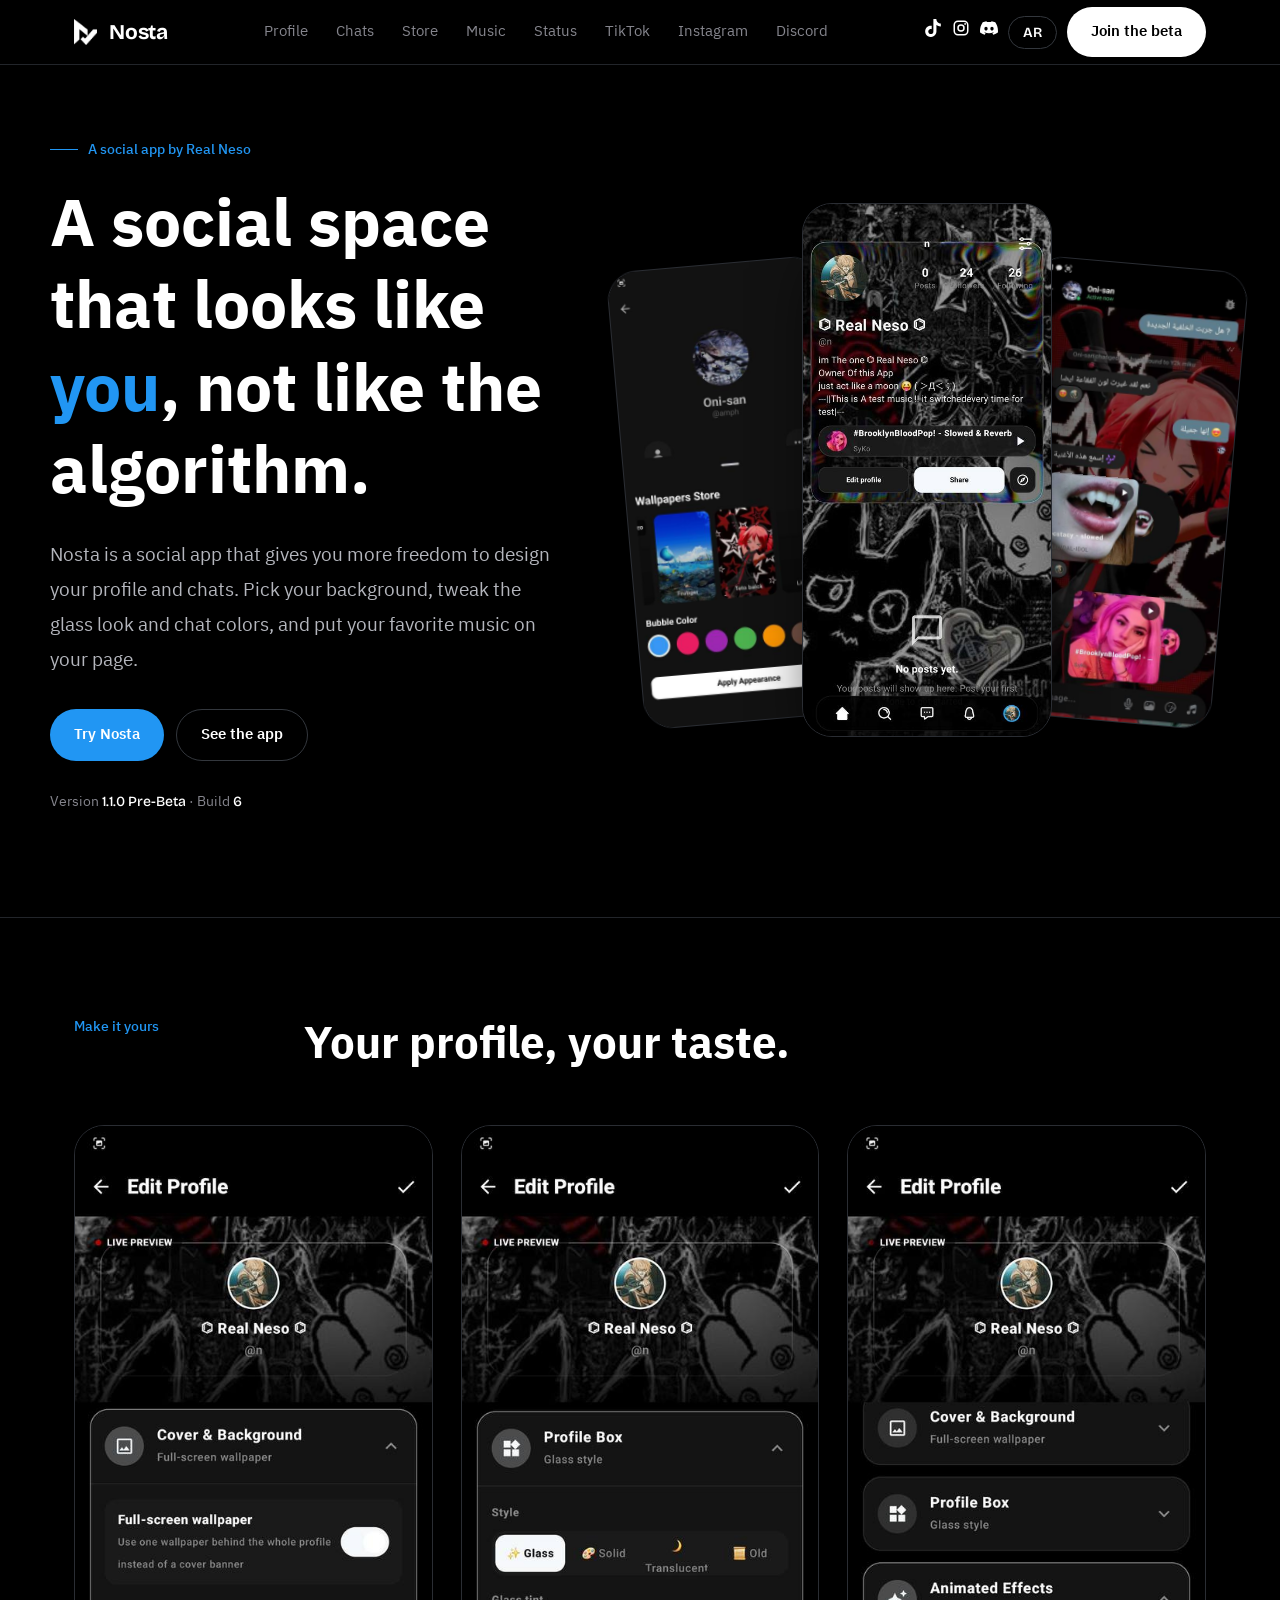
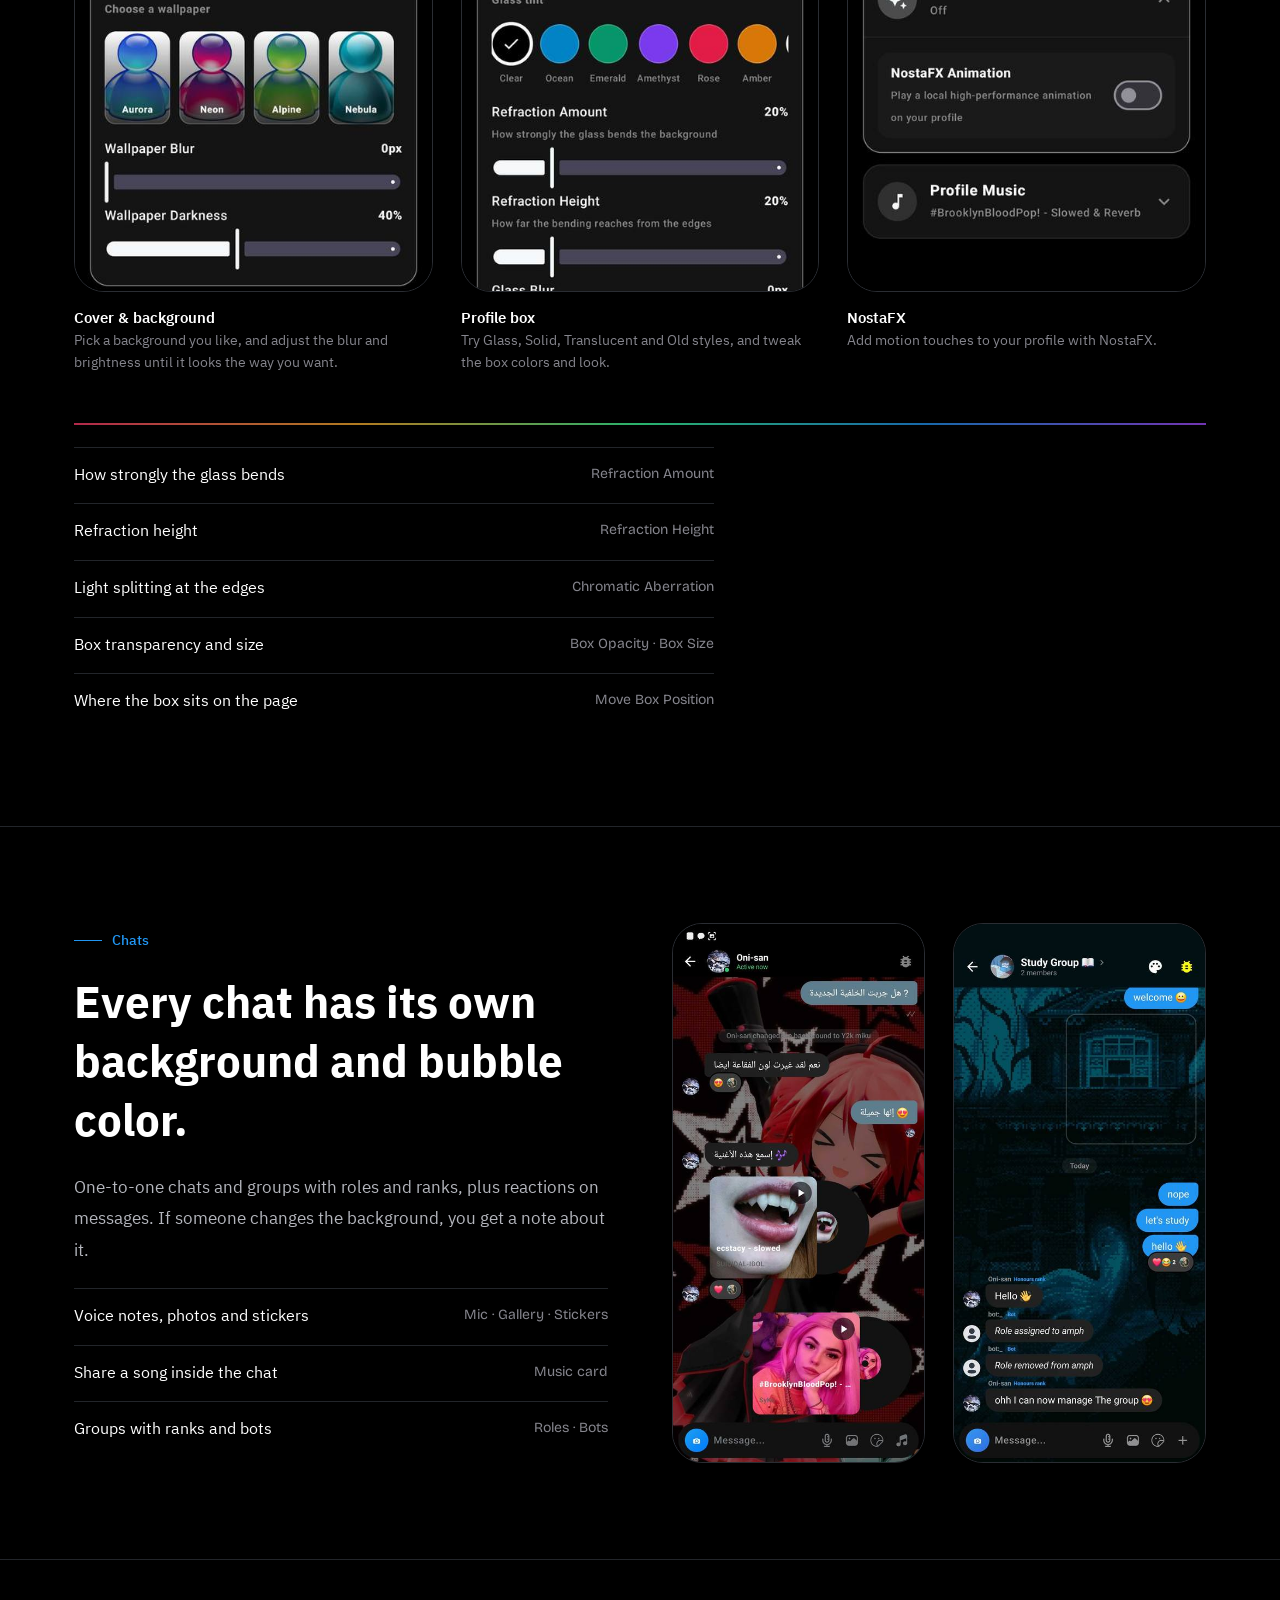
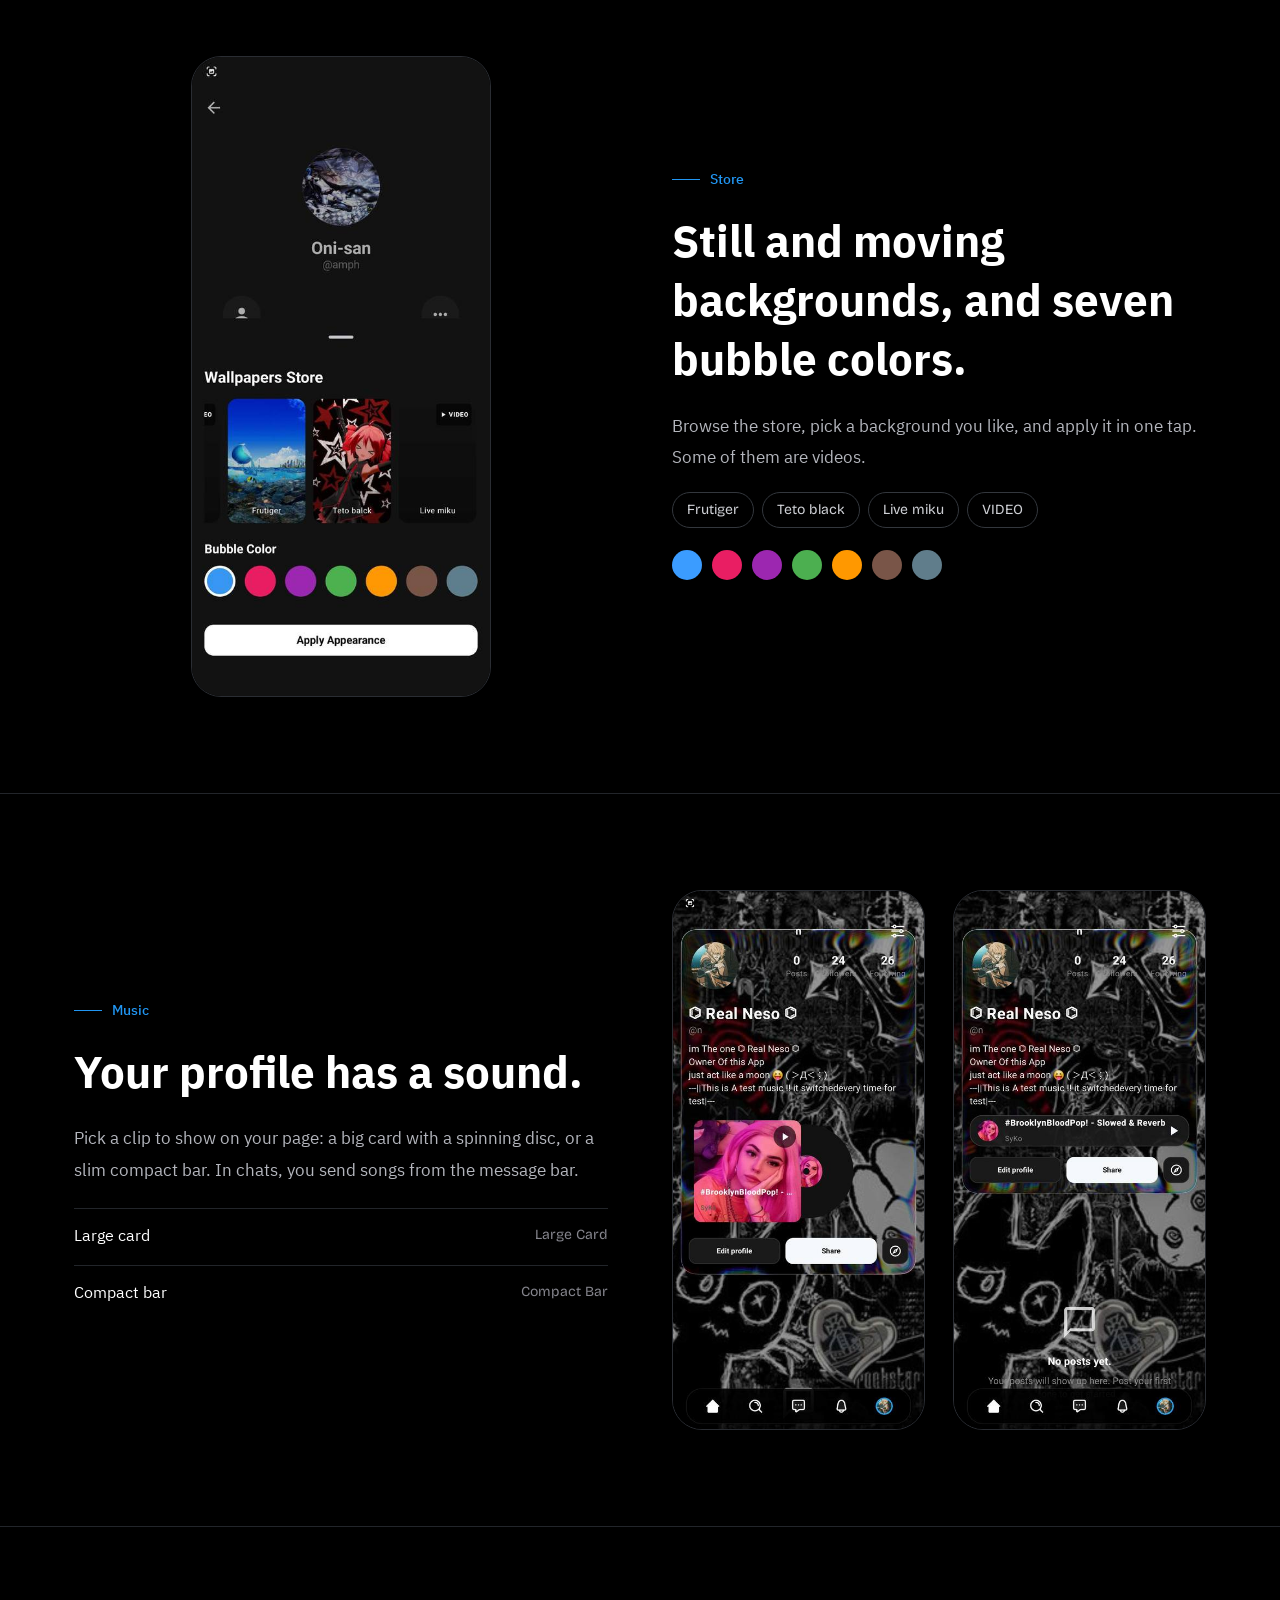
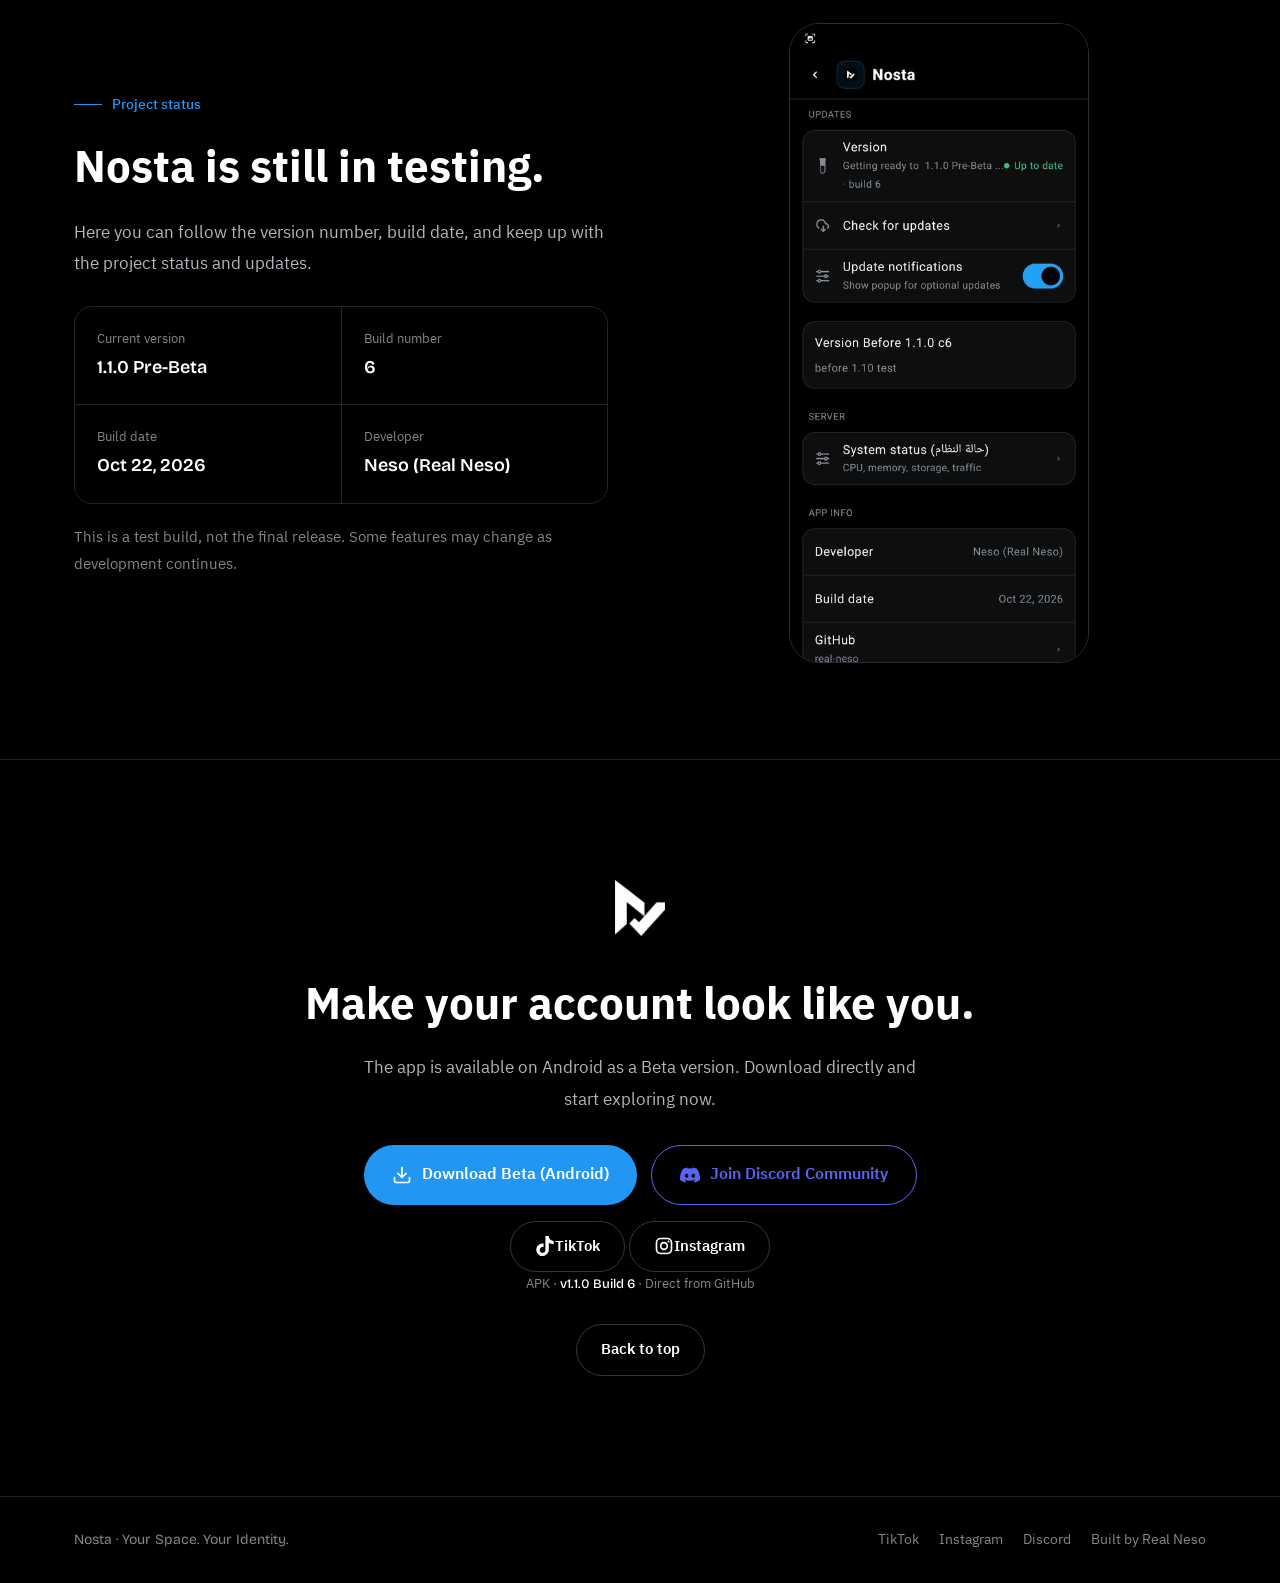
==== commit 34961ed1: "Add social media links to index.html Added social media links for TikTok, Instagram, and Discord to " ====
--- a/index.html
+++ b/index.html
@@ -24,8 +24,14 @@
   <a href="#store" data-i18n="nav_store">المتجر</a>
   <a href="#music" data-i18n="nav_music">الموسيقى</a>
   <a href="#status" data-i18n="nav_status">الحالة</a>
+  <a class="menu-soc" href="https://www.tiktok.com/@real_neso" target="_blank" rel="noopener">TikTok</a>
+  <a class="menu-soc" href="https://www.instagram.com/neso.app/" target="_blank" rel="noopener">Instagram</a>
+  <a class="menu-soc" href="https://discord.gg/D8JQmszXWy" target="_blank" rel="noopener">Discord</a>
  </nav>
  <div class="nav-end">
+  <a class="soc-ico" href="https://www.tiktok.com/@real_neso" target="_blank" rel="noopener" aria-label="TikTok"><svg width="18" height="18" viewBox="0 0 24 24" fill="currentColor"><path d="M12.525.02c1.31-.02 2.61-.01 3.91-.02.08 1.53.63 3.09 1.75 4.17 1.12 1.11 2.7 1.62 4.24 1.79v4.03c-1.44-.05-2.89-.35-4.2-.97-.57-.26-1.1-.59-1.62-.93-.01 2.92.01 5.84-.02 8.75-.08 1.4-.54 2.79-1.35 3.94-1.31 1.92-3.58 3.17-5.91 3.21-1.43.08-2.86-.31-4.08-1.03-2.02-1.19-3.44-3.37-3.65-5.71-.02-.5-.03-1-.01-1.49.18-1.9 1.12-3.72 2.58-4.96 1.66-1.44 3.98-2.13 6.15-1.72.02 1.48-.04 2.96-.04 4.44-.99-.32-2.15-.23-3.02.37-.63.41-1.11 1.04-1.36 1.75-.21.51-.15 1.07-.14 1.61.24 1.64 1.82 3.02 3.5 2.87 1.12-.01 2.19-.66 2.77-1.61.19-.33.4-.67.41-1.06.1-1.79.06-3.57.07-5.36.01-4.03-.01-8.05.02-12.07z"/></svg></a>
+  <a class="soc-ico" href="https://www.instagram.com/neso.app/" target="_blank" rel="noopener" aria-label="Instagram"><svg width="18" height="18" viewBox="0 0 24 24" fill="currentColor"><rect x="3" y="3" width="18" height="18" rx="5" fill="none" stroke="currentColor" stroke-width="2"/><circle cx="12" cy="12" r="4" fill="none" stroke="currentColor" stroke-width="2"/><circle cx="17.5" cy="6.5" r="1.2"/></svg></a>
+  <a class="soc-ico" href="https://discord.gg/D8JQmszXWy" target="_blank" rel="noopener" aria-label="Discord"><svg width="18" height="18" viewBox="0 0 24 24" fill="currentColor"><path d="M20.317 4.37a19.791 19.791 0 0 0-4.885-1.515.074.074 0 0 0-.079.037c-.21.375-.444.864-.608 1.25a18.27 18.27 0 0 0-5.487 0 12.64 12.64 0 0 0-.617-1.25.077.077 0 0 0-.079-.037A19.736 19.736 0 0 0 3.677 4.37a.07.07 0 0 0-.032.027C.533 9.046-.32 13.58.099 18.057a.082.082 0 0 0 .031.057 19.9 19.9 0 0 0 5.993 3.03.078.078 0 0 0 .084-.028c.462-.63.874-1.295 1.226-1.994.021-.041.001-.09-.041-.106a13.107 13.107 0 0 1-1.872-.892.077.077 0 0 1-.008-.128 10.2 10.2 0 0 0 .372-.292.074.074 0 0 1 .077-.01c3.927 1.793 8.18 1.793 12.061 0a.074.074 0 0 1 .078.01c.12.098.246.198.373.292a.077.077 0 0 1-.006.127 12.299 12.299 0 0 1-1.873.892.077.077 0 0 0-.041.107c.36.698.772 1.362 1.225 1.993a.076.076 0 0 0 .084.028 19.839 19.839 0 0 0 6.002-3.03.077.077 0 0 0 .032-.054c.5-5.177-.838-9.674-3.549-13.66a.061.061 0 0 0-.031-.028zM8.02 15.33c-1.183 0-2.157-1.085-2.157-2.419 0-1.333.956-2.419 2.157-2.419 1.21 0 2.176 1.096 2.157 2.42 0 1.333-.956 2.418-2.157 2.418zm7.975 0c-1.183 0-2.157-1.085-2.157-2.419 0-1.333.955-2.419 2.157-2.419 1.21 0 2.176 1.096 2.157 2.42 0 1.333-.946 2.418-2.157 2.418z"/></svg></a>
   <button class="lang" id="lang-toggle" type="button" aria-label="Language">EN</button>
   <a class="btn nav-join" href="#join" data-i18n="join">انضم للتجربة</a>
   <button class="burger" id="burger" type="button" aria-label="Menu" aria-expanded="false" aria-controls="menu"><i></i><i></i></button>
@@ -135,6 +141,10 @@
      <span data-i18n="join_discord">انضم إلى مجتمع Discord</span>
    </a>
  </div>
+ <div class="social">
+   <a class="btn ghost" href="https://www.tiktok.com/@real_neso" target="_blank" rel="noopener"><svg width="20" height="20" viewBox="0 0 24 24" fill="currentColor"><path d="M12.525.02c1.31-.02 2.61-.01 3.91-.02.08 1.53.63 3.09 1.75 4.17 1.12 1.11 2.7 1.62 4.24 1.79v4.03c-1.44-.05-2.89-.35-4.2-.97-.57-.26-1.1-.59-1.62-.93-.01 2.92.01 5.84-.02 8.75-.08 1.4-.54 2.79-1.35 3.94-1.31 1.92-3.58 3.17-5.91 3.21-1.43.08-2.86-.31-4.08-1.03-2.02-1.19-3.44-3.37-3.65-5.71-.02-.5-.03-1-.01-1.49.18-1.9 1.12-3.72 2.58-4.96 1.66-1.44 3.98-2.13 6.15-1.72.02 1.48-.04 2.96-.04 4.44-.99-.32-2.15-.23-3.02.37-.63.41-1.11 1.04-1.36 1.75-.21.51-.15 1.07-.14 1.61.24 1.64 1.82 3.02 3.5 2.87 1.12-.01 2.19-.66 2.77-1.61.19-.33.4-.67.41-1.06.1-1.79.06-3.57.07-5.36.01-4.03-.01-8.05.02-12.07z"/></svg>TikTok</a>
+   <a class="btn ghost" href="https://www.instagram.com/neso.app/" target="_blank" rel="noopener"><svg width="20" height="20" viewBox="0 0 24 24" fill="currentColor"><rect x="3" y="3" width="18" height="18" rx="5" fill="none" stroke="currentColor" stroke-width="2"/><circle cx="12" cy="12" r="4" fill="none" stroke="currentColor" stroke-width="2"/><circle cx="17.5" cy="6.5" r="1.2"/></svg>Instagram</a>
+ </div>
  <span class="meta" style="margin:0 0 28px; display:block; font-size:13px; color:var(--mute);">APK · <b class="en">v1.1.0 Build 6</b> · <span data-i18n="direct_github">مباشر من GitHub</span></span>
  <a class="btn ghost" href="#top" data-i18n="back">العودة للأعلى</a>
 </div></section>
@@ -142,7 +152,9 @@
 <footer><div class="wrap">
  <span class="en">Nosta · Your Space. Your Identity.</span>
  <div style="display:flex; align-items:center; gap:20px;">
-   <a href="https://discord.gg/D8JQmszXWy" target="_blank" rel="noopener" style="color:var(--mute); transition:color .2s;" aria-label="Discord">Discord</a>
+   <a class="flink" href="https://www.tiktok.com/@real_neso" target="_blank" rel="noopener" aria-label="TikTok">TikTok</a>
+   <a class="flink" href="https://www.instagram.com/neso.app/" target="_blank" rel="noopener" aria-label="Instagram">Instagram</a>
+   <a class="flink" href="https://discord.gg/D8JQmszXWy" target="_blank" rel="noopener" aria-label="Discord">Discord</a>
    <span data-i18n="foot">من تطوير Real Neso</span>
  </div>
 </div></footer>
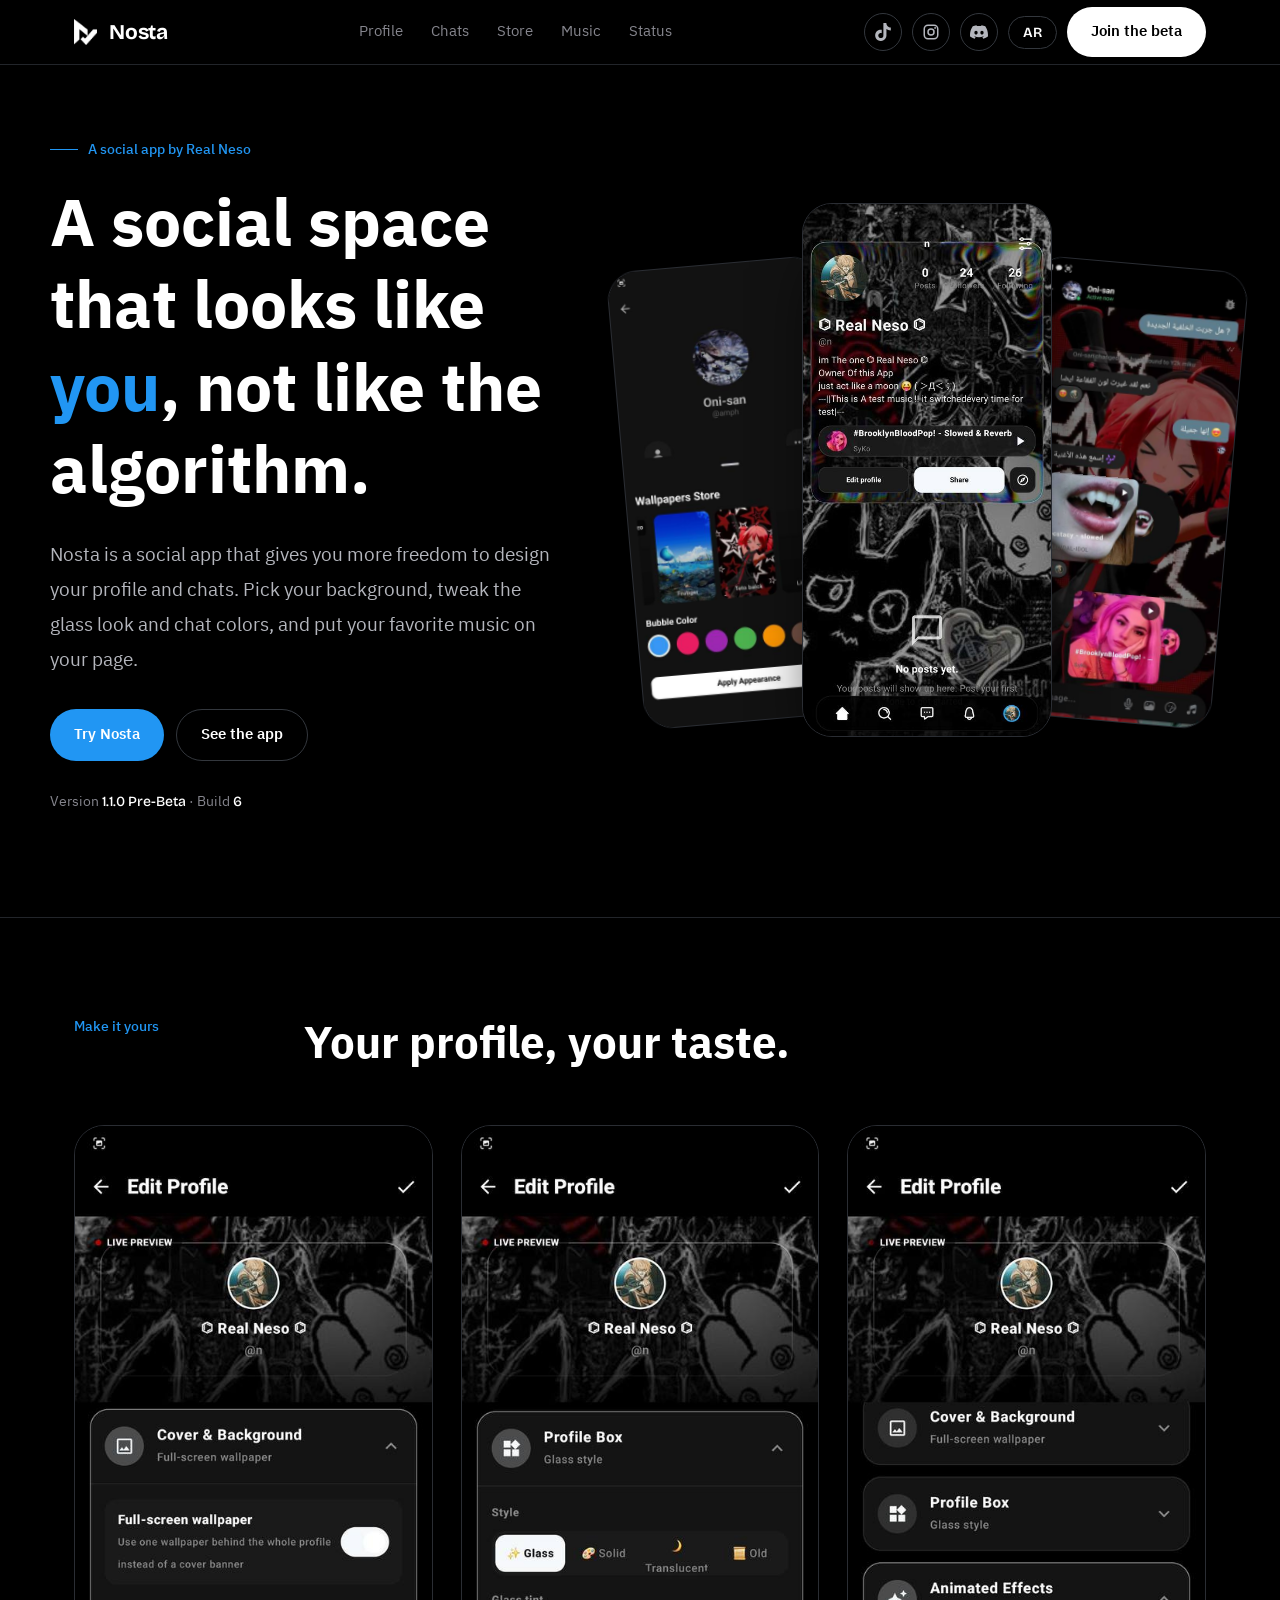
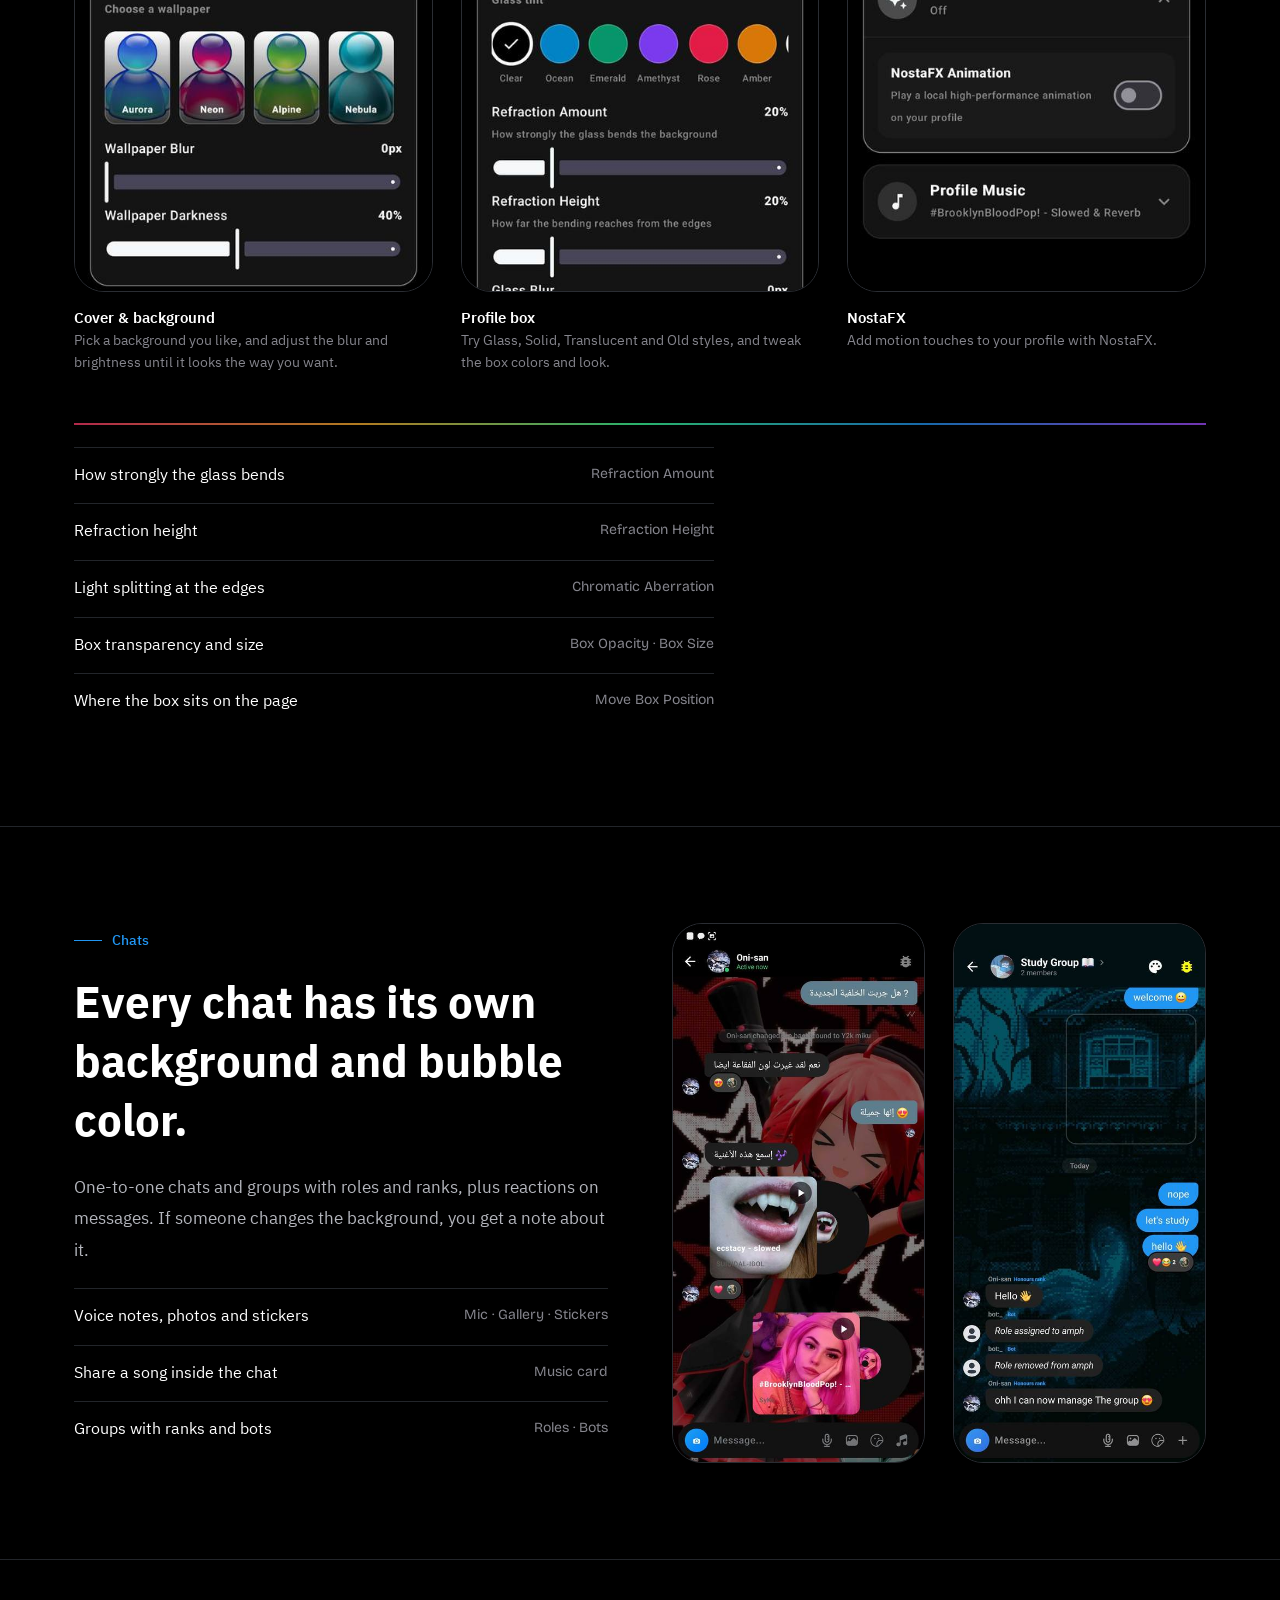
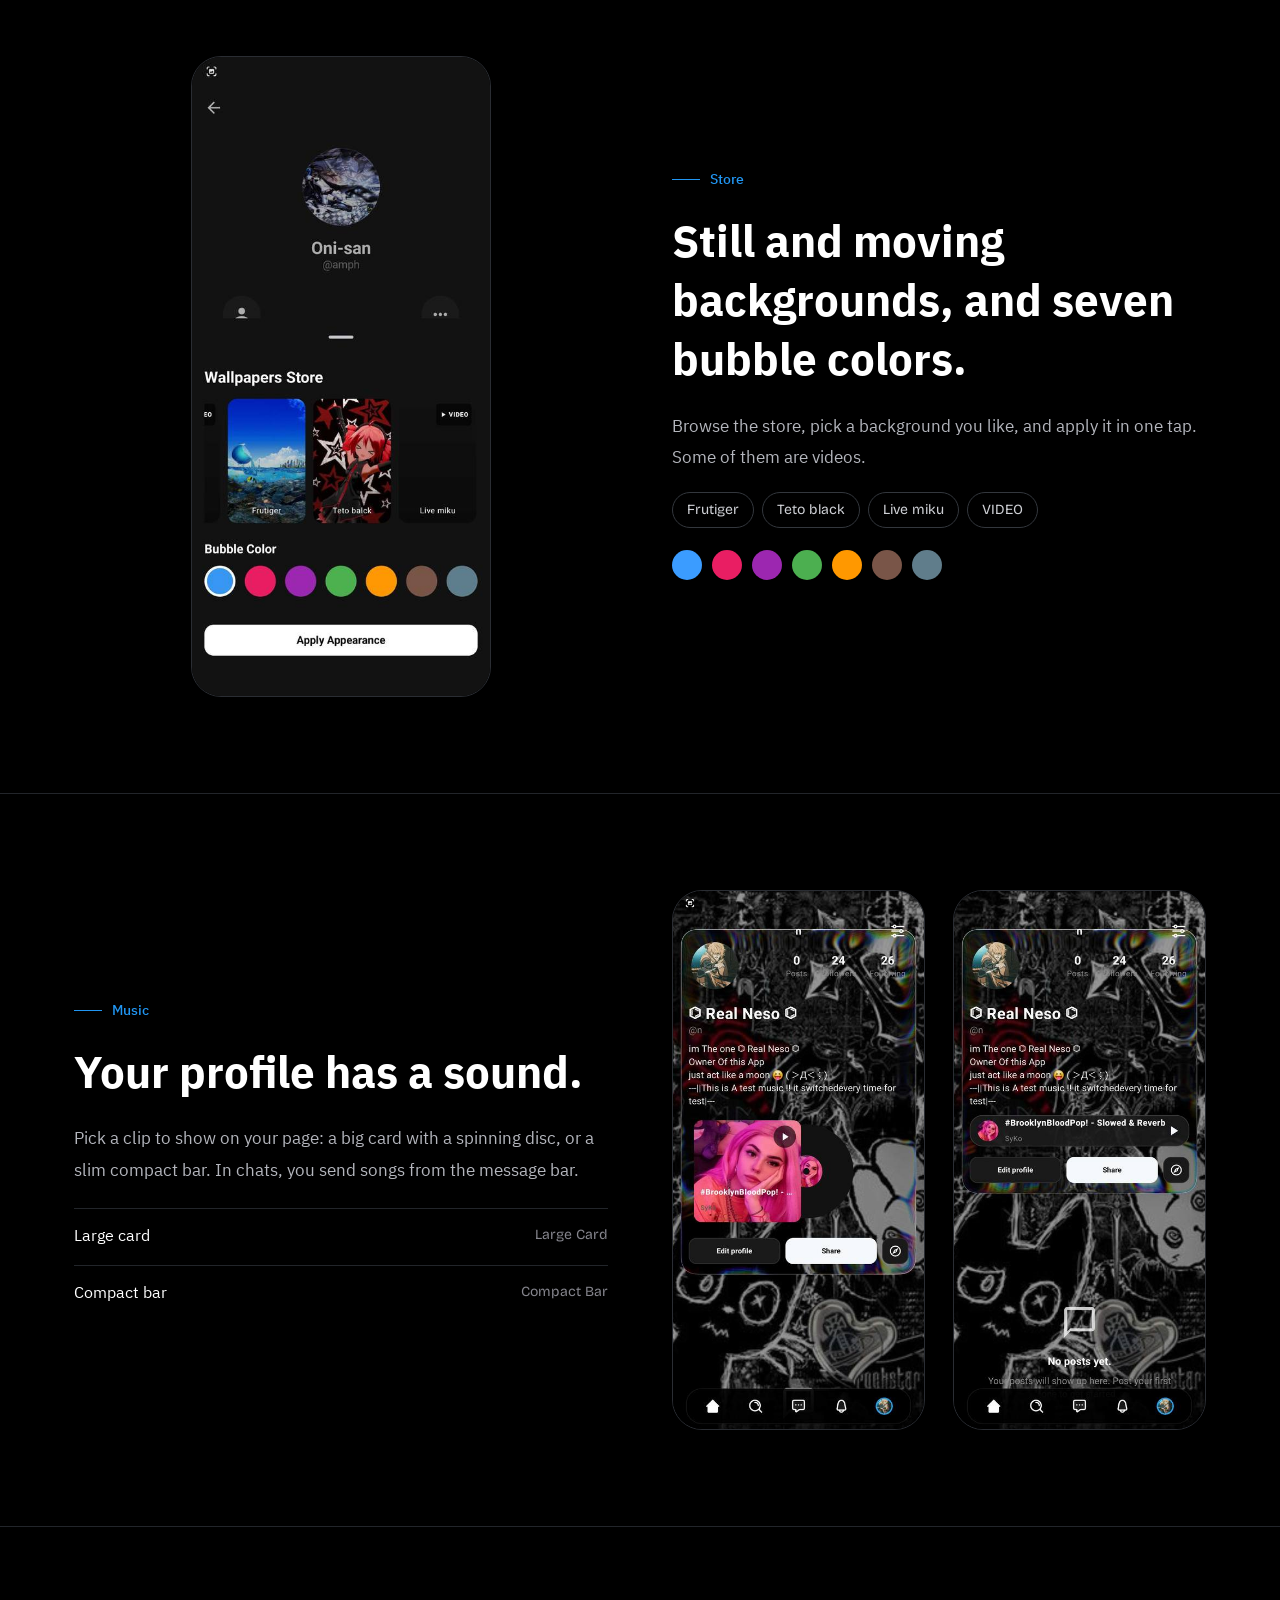
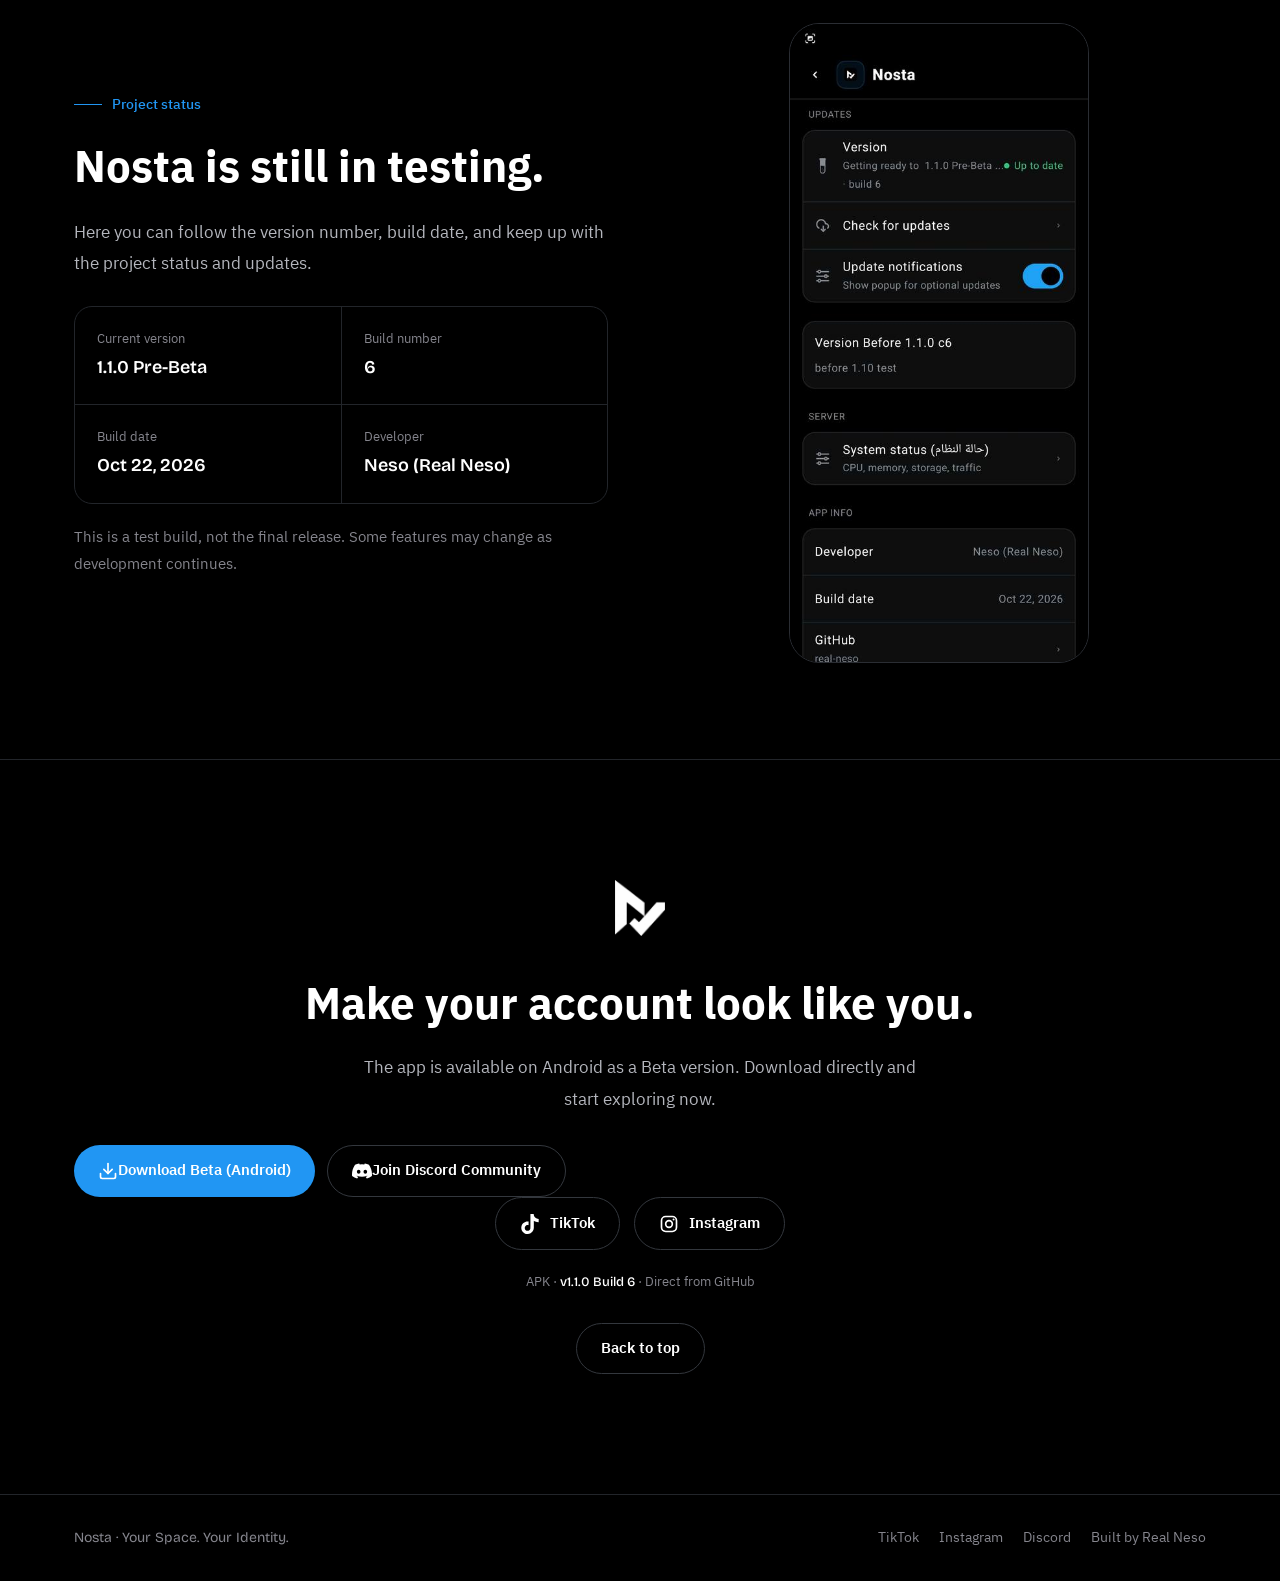
==== commit 1f5bb748: "Refactor call-to-action buttons in index.html" ====
--- a/index.html
+++ b/index.html
@@ -131,12 +131,12 @@
  <img src="images/image_14.png" alt="Nosta">
  <h2 data-i18n="fin_h">خلّ حسابك يشبهك.</h2>
  <p class="p" data-i18n="fin_p">التطبيق متوفر على أندرويد بنسخة تجريبية (Beta). حمّل التطبيق مباشرة وابدأ التجربة الآن.</p>
- <div class="cta" style="justify-content:center; flex-wrap:wrap; gap:14px; margin-bottom:16px;">
-   <a class="btn blue" href="https://github.com/real-neso/Nosta-Apk/releases/download/beforre1.1.0/Nosta.Before1.1.0.apk" download style="padding:14px 28px; font-size:16px; display:inline-flex; align-items:center; gap:10px;">
+ <div class="cta dl-cta">
+   <a class="btn blue" href="https://github.com/real-neso/Nosta-Apk/releases/download/beforre1.1.0/Nosta.Before1.1.0.apk" download>
      <svg width="20" height="20" viewBox="0 0 24 24" fill="none" stroke="currentColor" stroke-width="2" stroke-linecap="round" stroke-linejoin="round"><path d="M21 15v4a2 2 0 0 1-2 2H5a2 2 0 0 1-2-2v-4"></path><polyline points="7 10 12 15 17 10"></polyline><line x1="12" y1="15" x2="12" y2="3"></line></svg>
      <span data-i18n="download_beta">تحميل إصدار Beta (Android)</span>
    </a>
-   <a class="btn ghost" href="https://discord.gg/D8JQmszXWy" target="_blank" rel="noopener" style="padding:14px 28px; font-size:16px; display:inline-flex; align-items:center; gap:10px; border-color:#5865F2; color:#5865F2;">
+   <a class="btn ghost discord" href="https://discord.gg/D8JQmszXWy" target="_blank" rel="noopener">
      <svg width="20" height="20" viewBox="0 0 24 24" fill="currentColor"><path d="M20.317 4.37a19.791 19.791 0 0 0-4.885-1.515.074.074 0 0 0-.079.037c-.21.375-.444.864-.608 1.25a18.27 18.27 0 0 0-5.487 0 12.64 12.64 0 0 0-.617-1.25.077.077 0 0 0-.079-.037A19.736 19.736 0 0 0 3.677 4.37a.07.07 0 0 0-.032.027C.533 9.046-.32 13.58.099 18.057a.082.082 0 0 0 .031.057 19.9 19.9 0 0 0 5.993 3.03.078.078 0 0 0 .084-.028c.462-.63.874-1.295 1.226-1.994.021-.041.001-.09-.041-.106a13.107 13.107 0 0 1-1.872-.892.077.077 0 0 1-.008-.128 10.2 10.2 0 0 0 .372-.292.074.074 0 0 1 .077-.01c3.927 1.793 8.18 1.793 12.061 0a.074.074 0 0 1 .078.01c.12.098.246.198.373.292a.077.077 0 0 1-.006.127 12.299 12.299 0 0 1-1.873.892.077.077 0 0 0-.041.107c.36.698.772 1.362 1.225 1.993a.076.076 0 0 0 .084.028 19.839 19.839 0 0 0 6.002-3.03.077.077 0 0 0 .032-.054c.5-5.177-.838-9.674-3.549-13.66a.061.061 0 0 0-.031-.028zM8.02 15.33c-1.183 0-2.157-1.085-2.157-2.419 0-1.333.956-2.419 2.157-2.419 1.21 0 2.176 1.096 2.157 2.42 0 1.333-.956 2.418-2.157 2.418zm7.975 0c-1.183 0-2.157-1.085-2.157-2.419 0-1.333.955-2.419 2.157-2.419 1.21 0 2.176 1.096 2.157 2.42 0 1.333-.946 2.418-2.157 2.418z"/></svg>
      <span data-i18n="join_discord">انضم إلى مجتمع Discord</span>
    </a>
--- a/css/style.css
+++ b/css/style.css
@@ -179,4 +179,15 @@
 .intro{display:grid;place-items:center}
 .intro img{height:130px;width:auto;filter:drop-shadow(0 0 6px rgba(255,255,255,.55)) drop-shadow(0 0 26px rgba(255,255,255,.4));animation:pulse 1.2s ease-in-out infinite alternate,glow 1.2s ease-in-out infinite alternate}
 @keyframes glow{from{filter:drop-shadow(0 0 3px rgba(255,255,255,.25)) drop-shadow(0 0 12px rgba(255,255,255,.2))}to{filter:drop-shadow(0 0 8px rgba(255,255,255,.7)) drop-shadow(0 0 34px rgba(255,255,255,.5))}}
-@media(max-width:900px){.intro img{height:100px}}+@media(max-width:900px){.intro img{height:100px}}
+/* 11) روابط التواصل الاجتماعي */
+.social{display:flex;justify-content:center;flex-wrap:wrap;gap:14px;margin:0 0 20px}
+.social .btn{gap:10px;padding:12px 24px}
+.social .btn:hover{border-color:#fff}
+.flink{color:var(--mute);transition:color .2s}.flink:hover{color:#fff}
+
+/* أيقونات التواصل في الهيدر */
+.soc-ico{display:grid;place-items:center;width:38px;height:38px;border:1px solid #33373d;border-radius:50%;color:var(--soft);transition:color .2s,border-color .2s}
+.soc-ico:hover{color:#fff;border-color:var(--blue)}
+.menu-soc{display:none}
+@media(max-width:900px){.soc-ico{display:none}.menu-soc{display:block}}
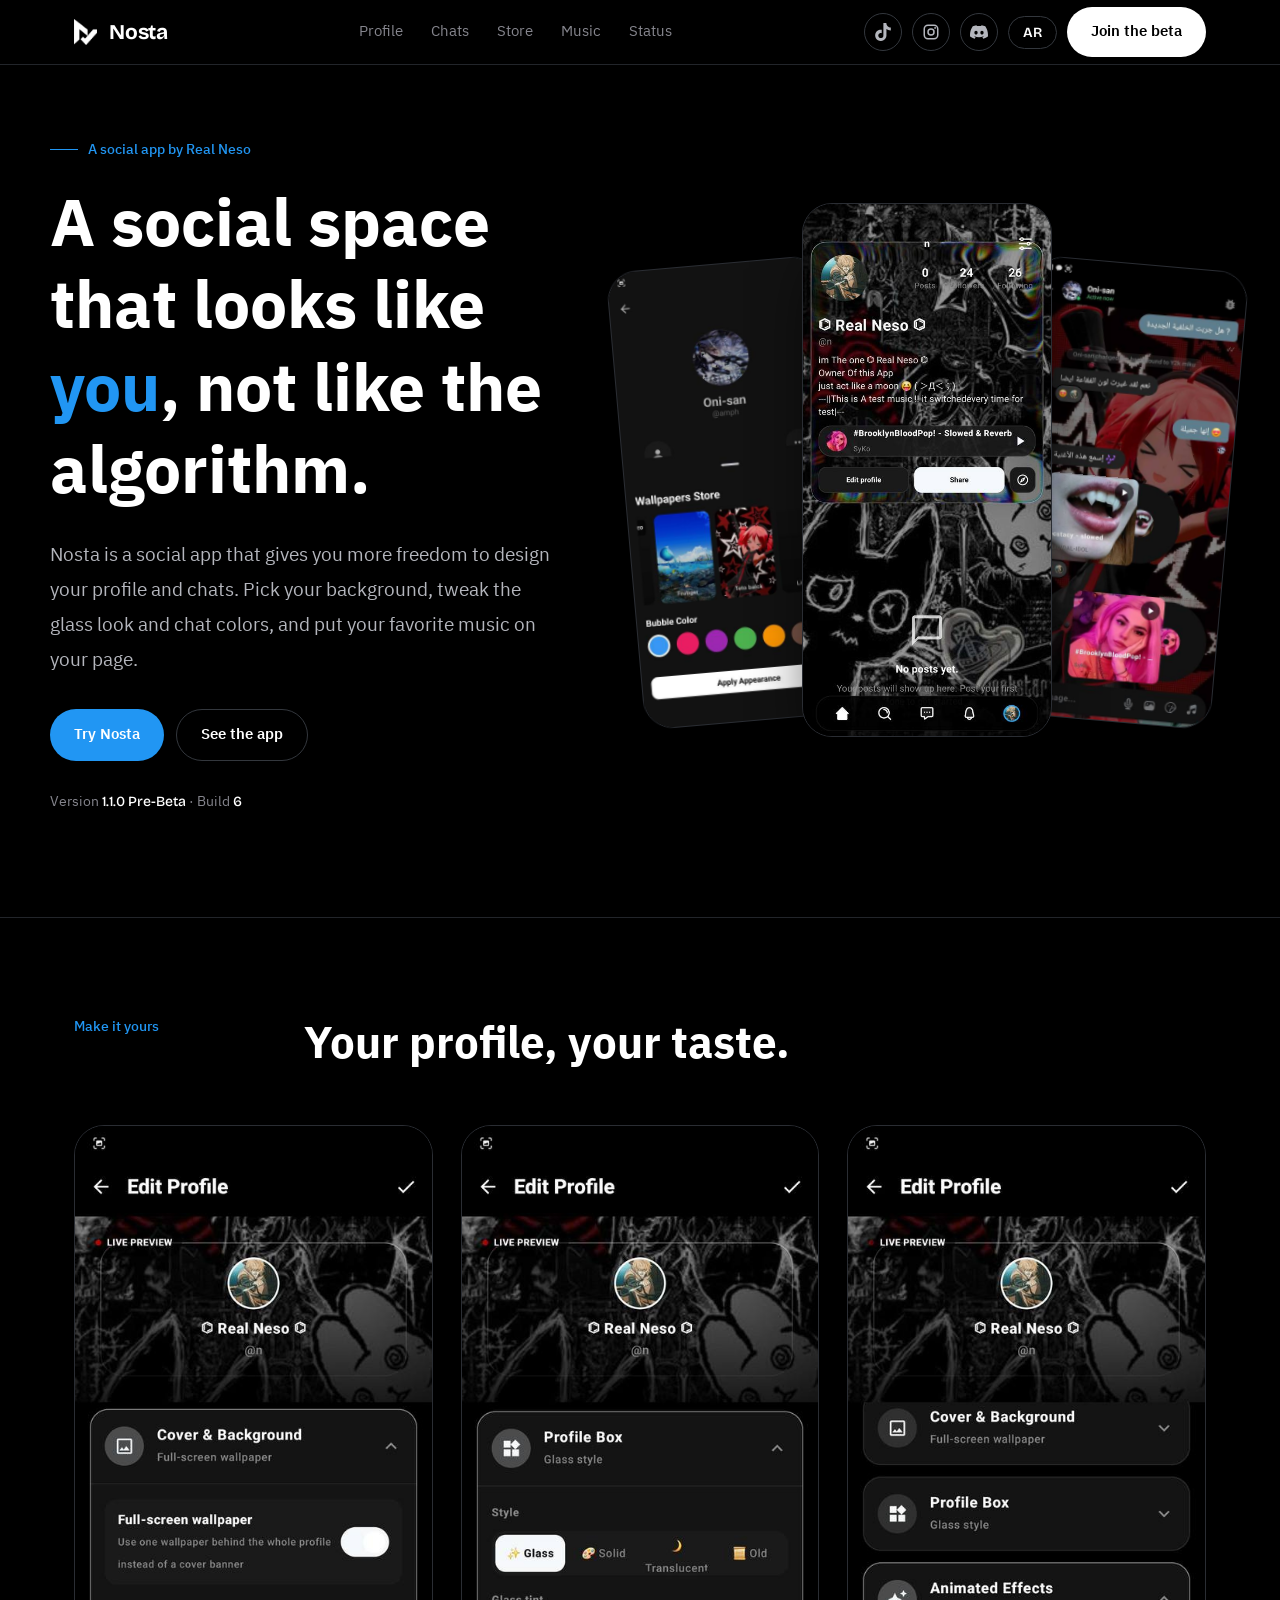
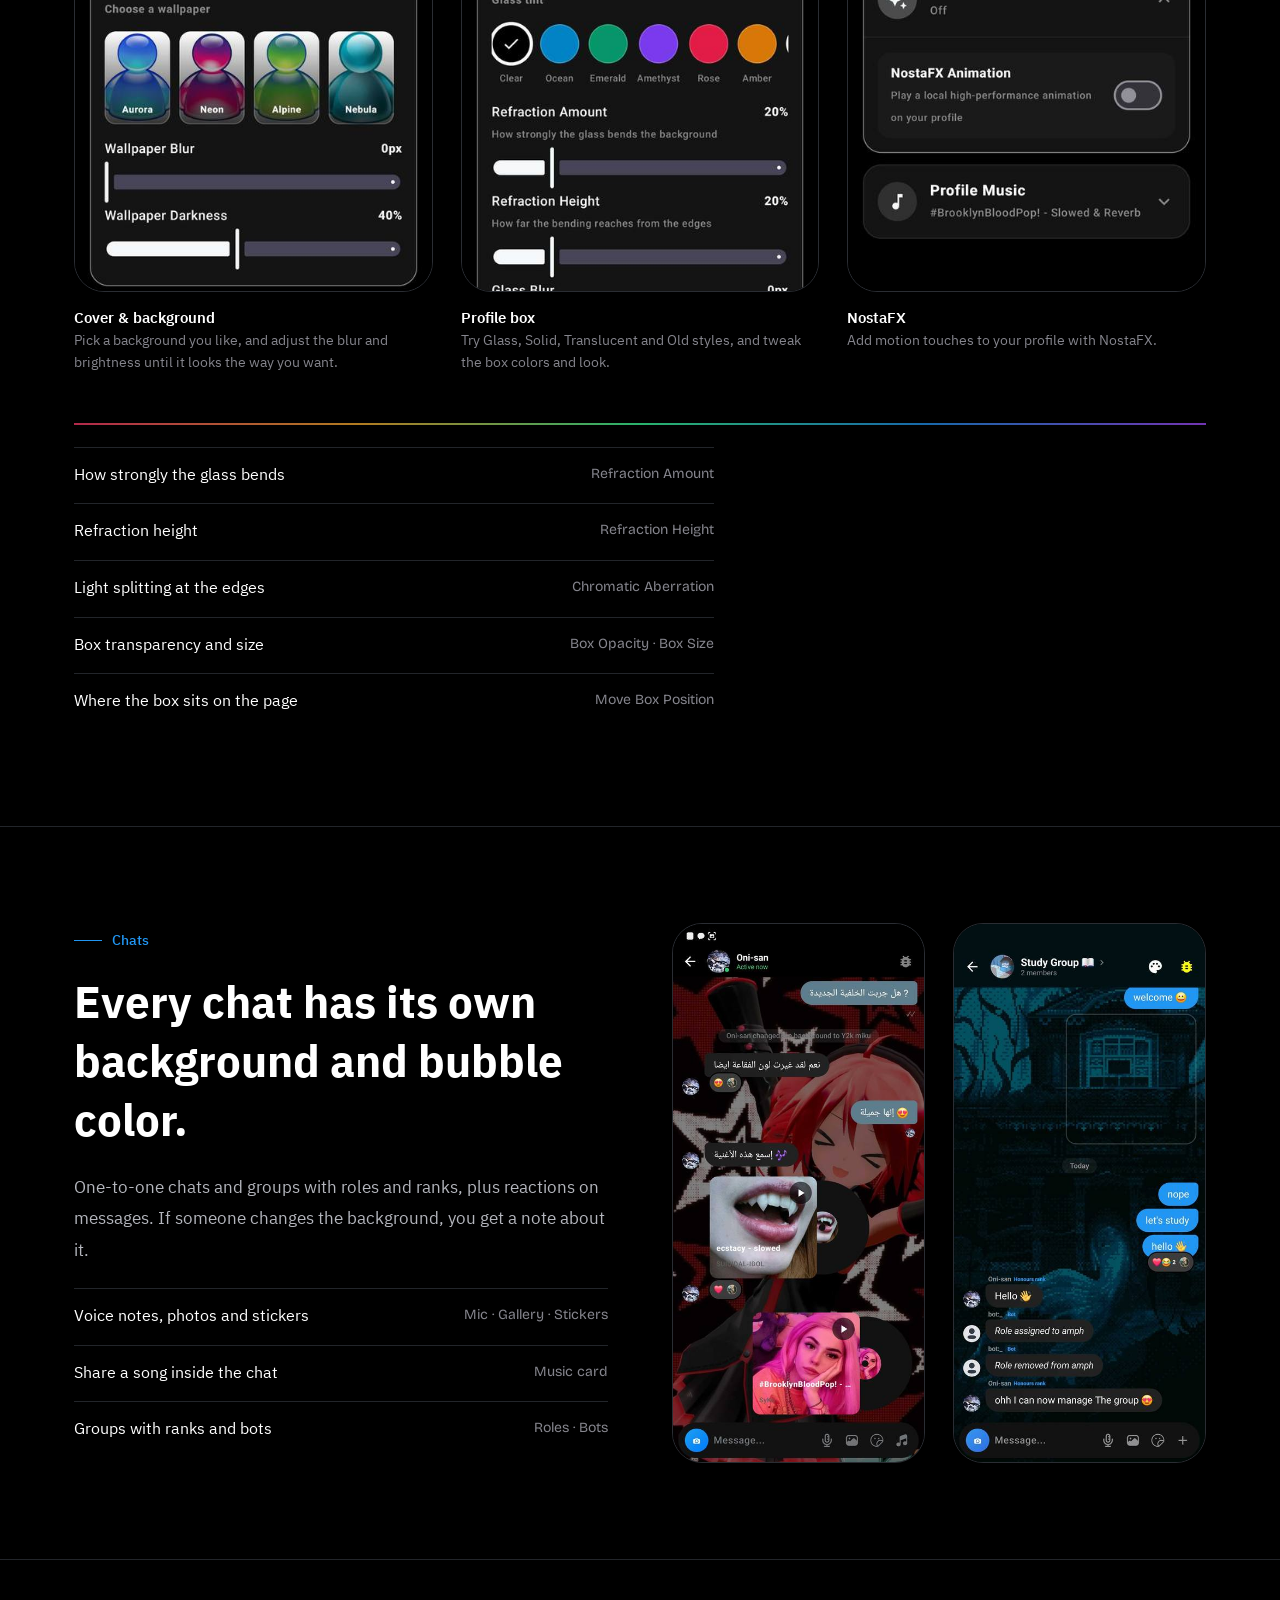
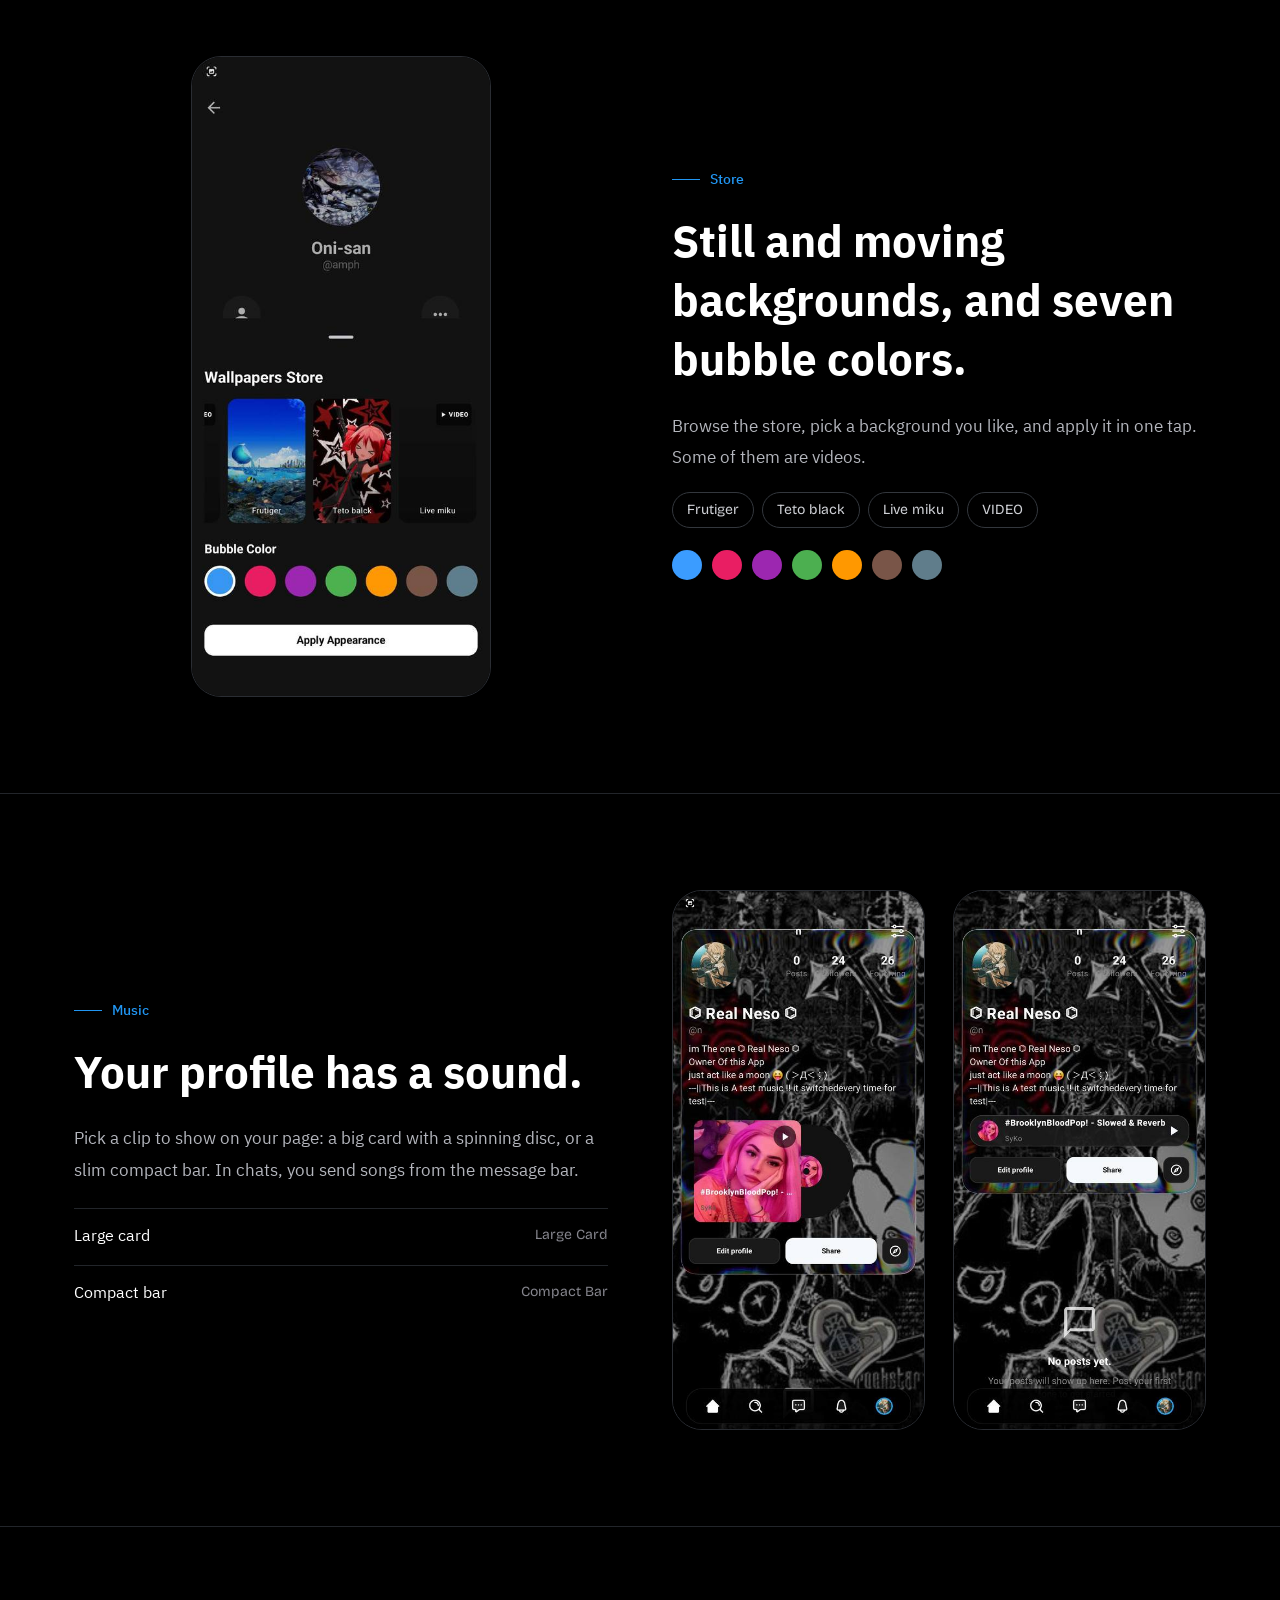
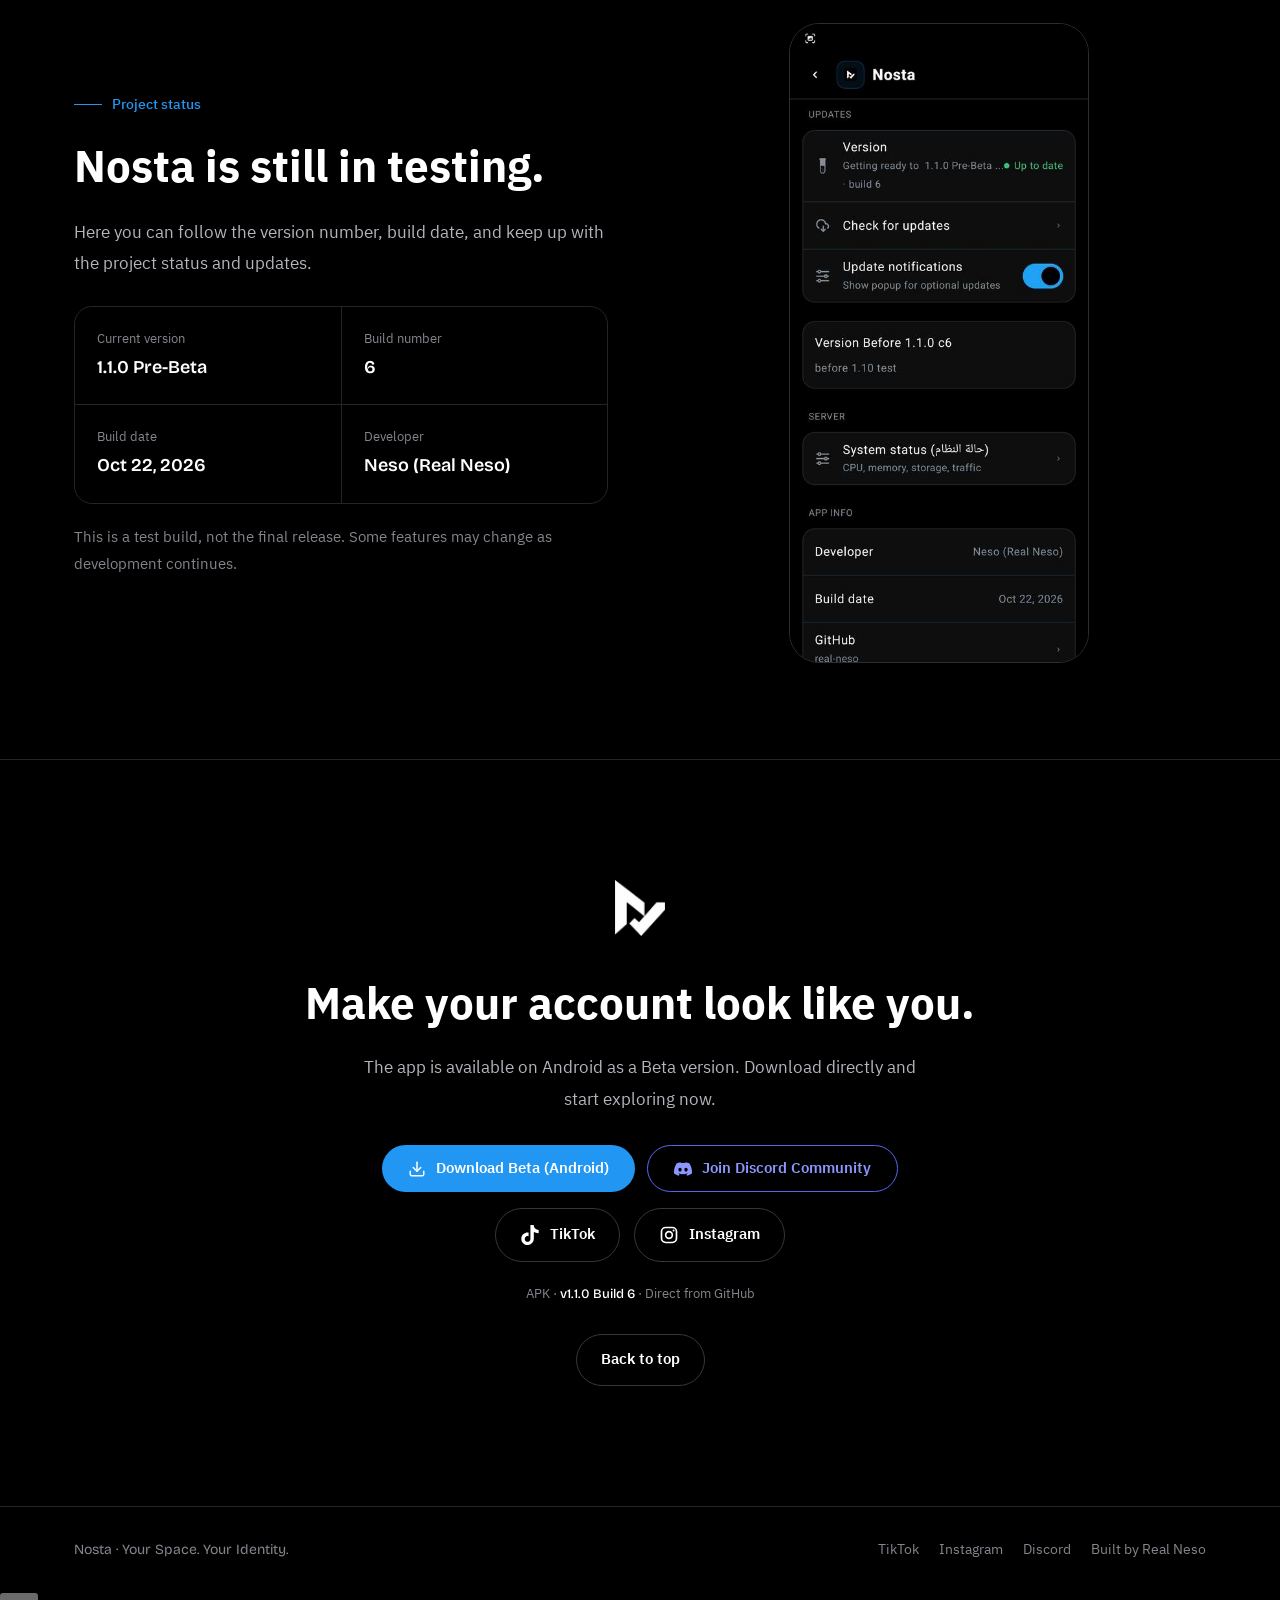
==== commit ae544e70: "Add next button to index.html" ====
--- a/index.html
+++ b/index.html
@@ -159,6 +159,8 @@
  </div>
 </div></footer>
 
+<button class="next-btn" id="next-btn" type="button" aria-label="Next" title="Next"><svg width="22" height="22" viewBox="0 0 24 24" fill="none" stroke="currentColor" stroke-width="2.2" stroke-linecap="round" stroke-linejoin="round"><polyline points="6 9 12 15 18 9"></polyline></svg></button>
+
 <script src="js/i18n.js"></script>
 <script src="js/glass.js"></script>
 <script src="js/main.js"></script>
--- a/css/style.css
+++ b/css/style.css
@@ -191,3 +191,13 @@
 .soc-ico:hover{color:#fff;border-color:var(--blue)}
 .menu-soc{display:none}
 @media(max-width:900px){.soc-ico{display:none}.menu-soc{display:block}}
+
+/* أزرار التحميل وDiscord */
+.dl-cta{justify-content:center;gap:12px;margin-bottom:16px}
+.dl-cta .btn{padding:13px 26px;font-size:15px;gap:10px;line-height:1.3;white-space:nowrap}
+.dl-cta .btn svg{flex:none;width:18px;height:18px}
+.dl-cta .discord{border-color:#5865F2;color:#8c96ff}
+@media(max-width:520px){
+ .dl-cta{flex-direction:column;align-items:center}
+ .dl-cta .btn{flex:none;width:100%;max-width:300px;justify-content:center;padding:11px 18px;font-size:14px}
+}
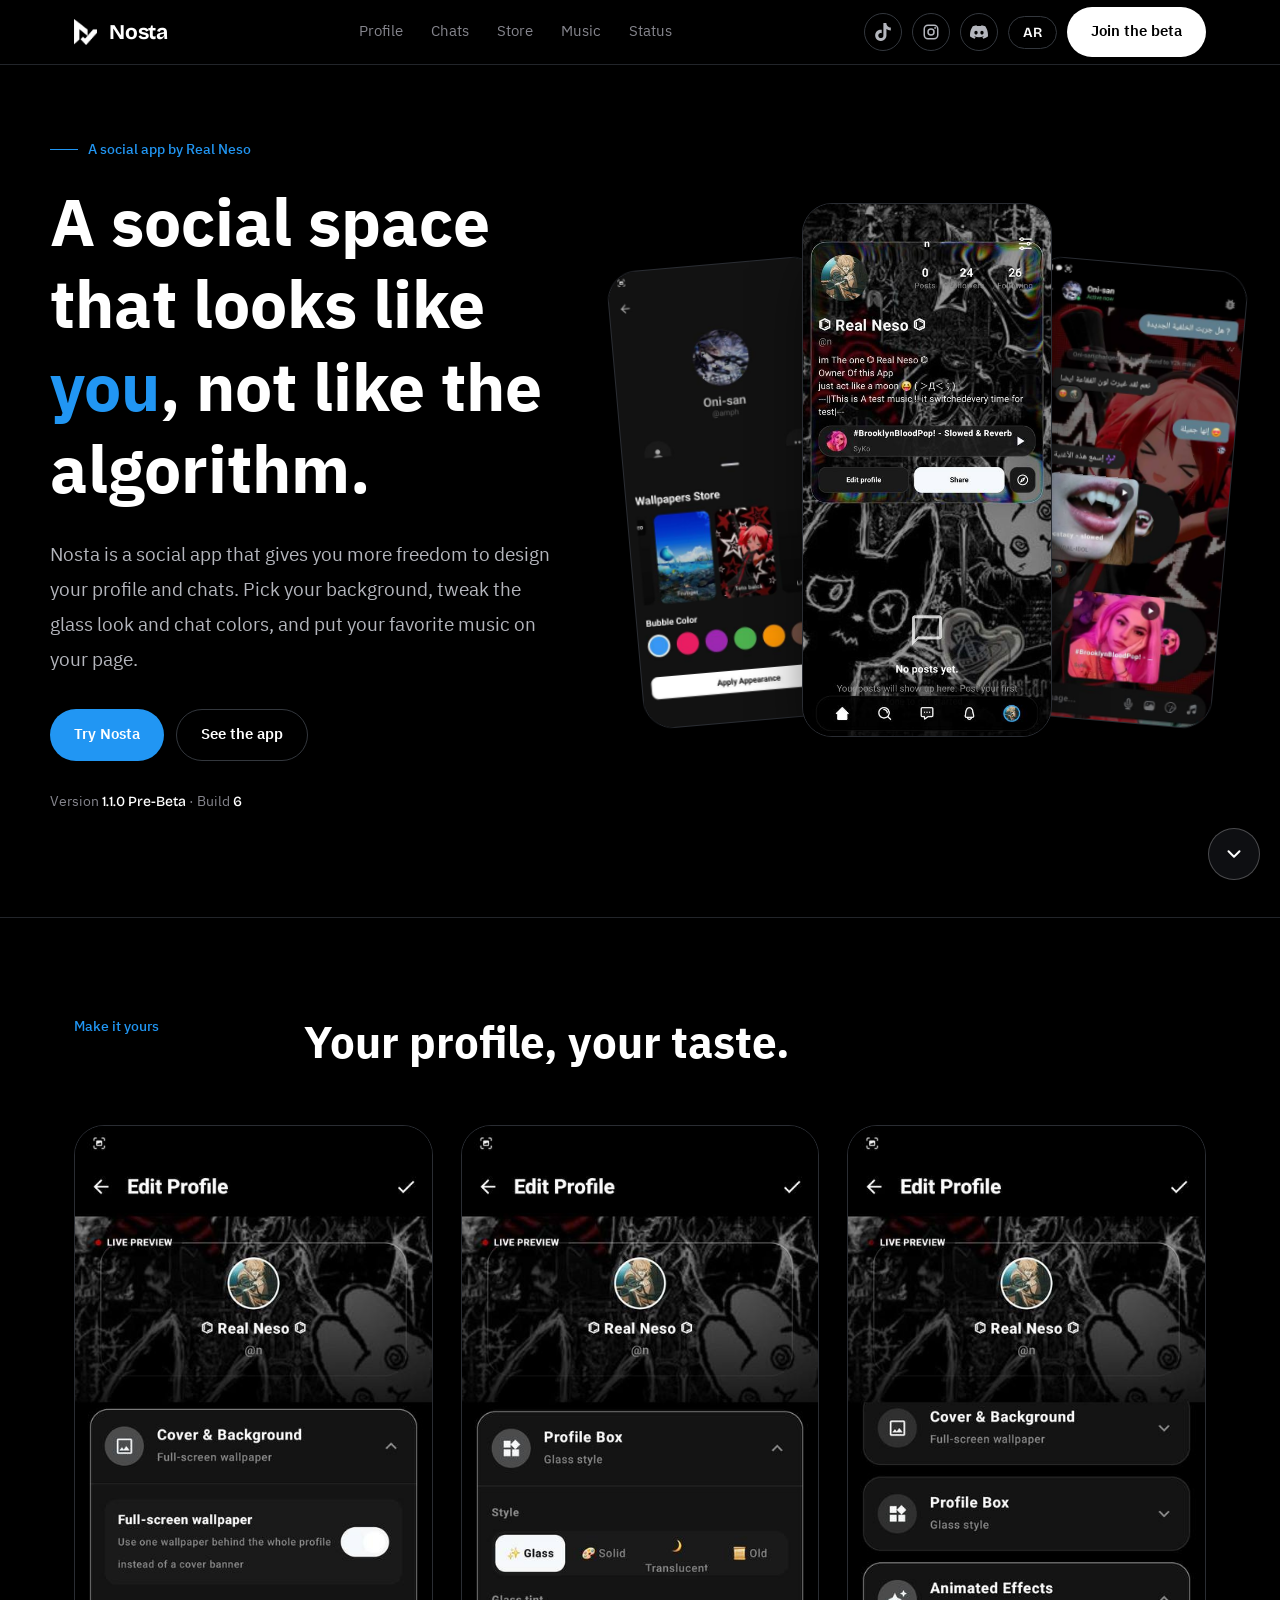
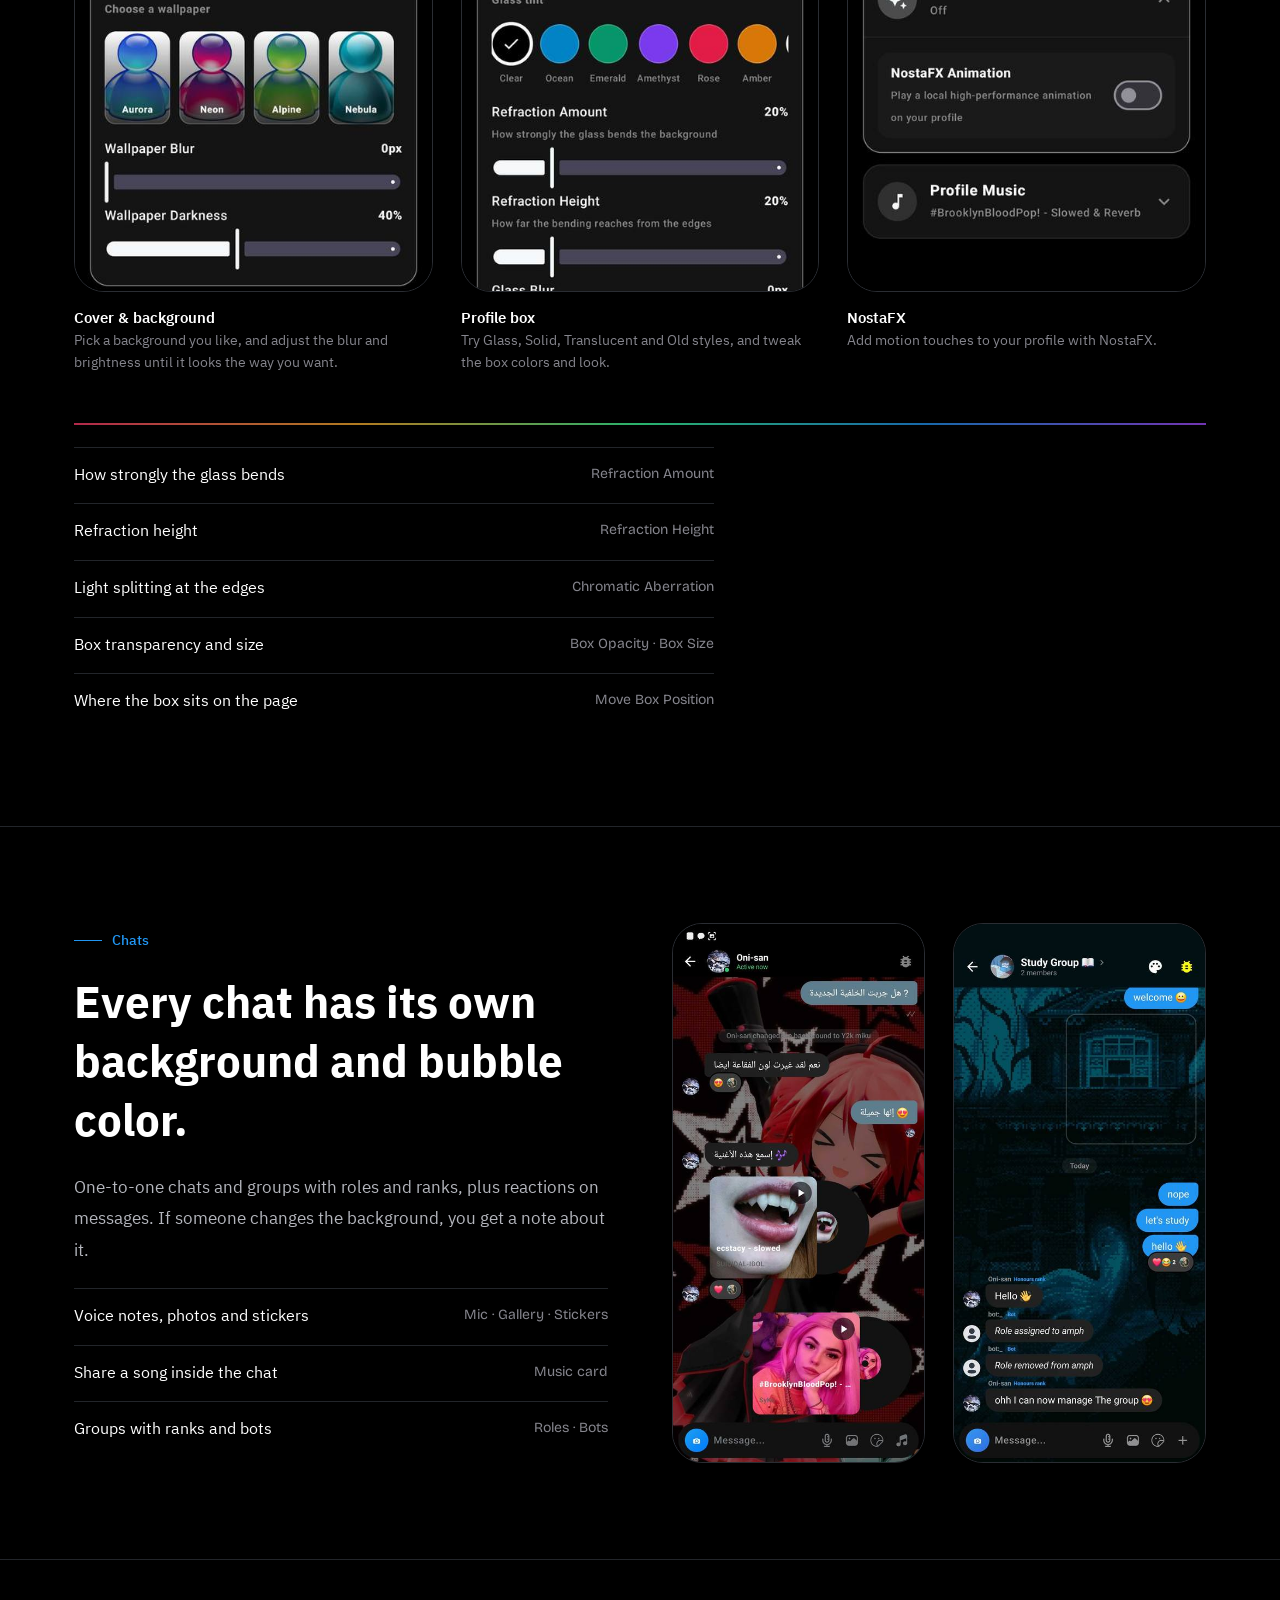
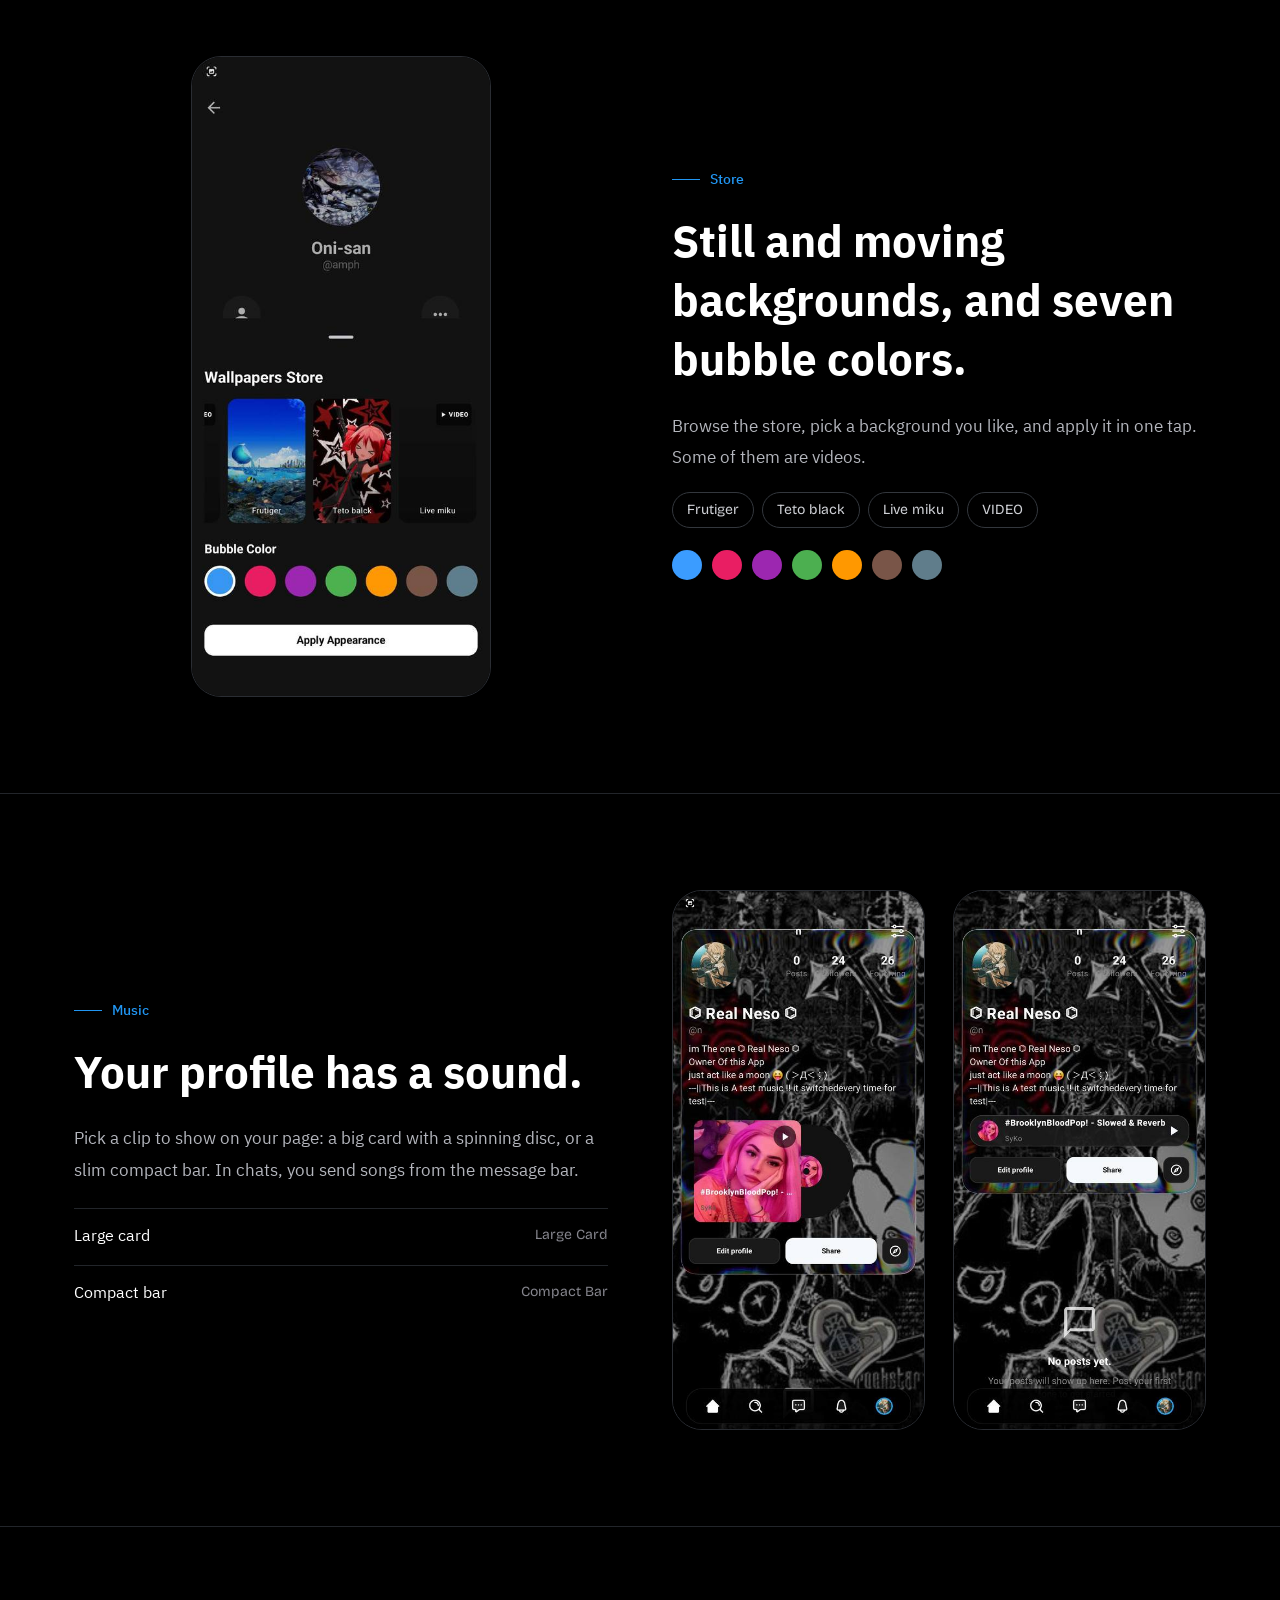
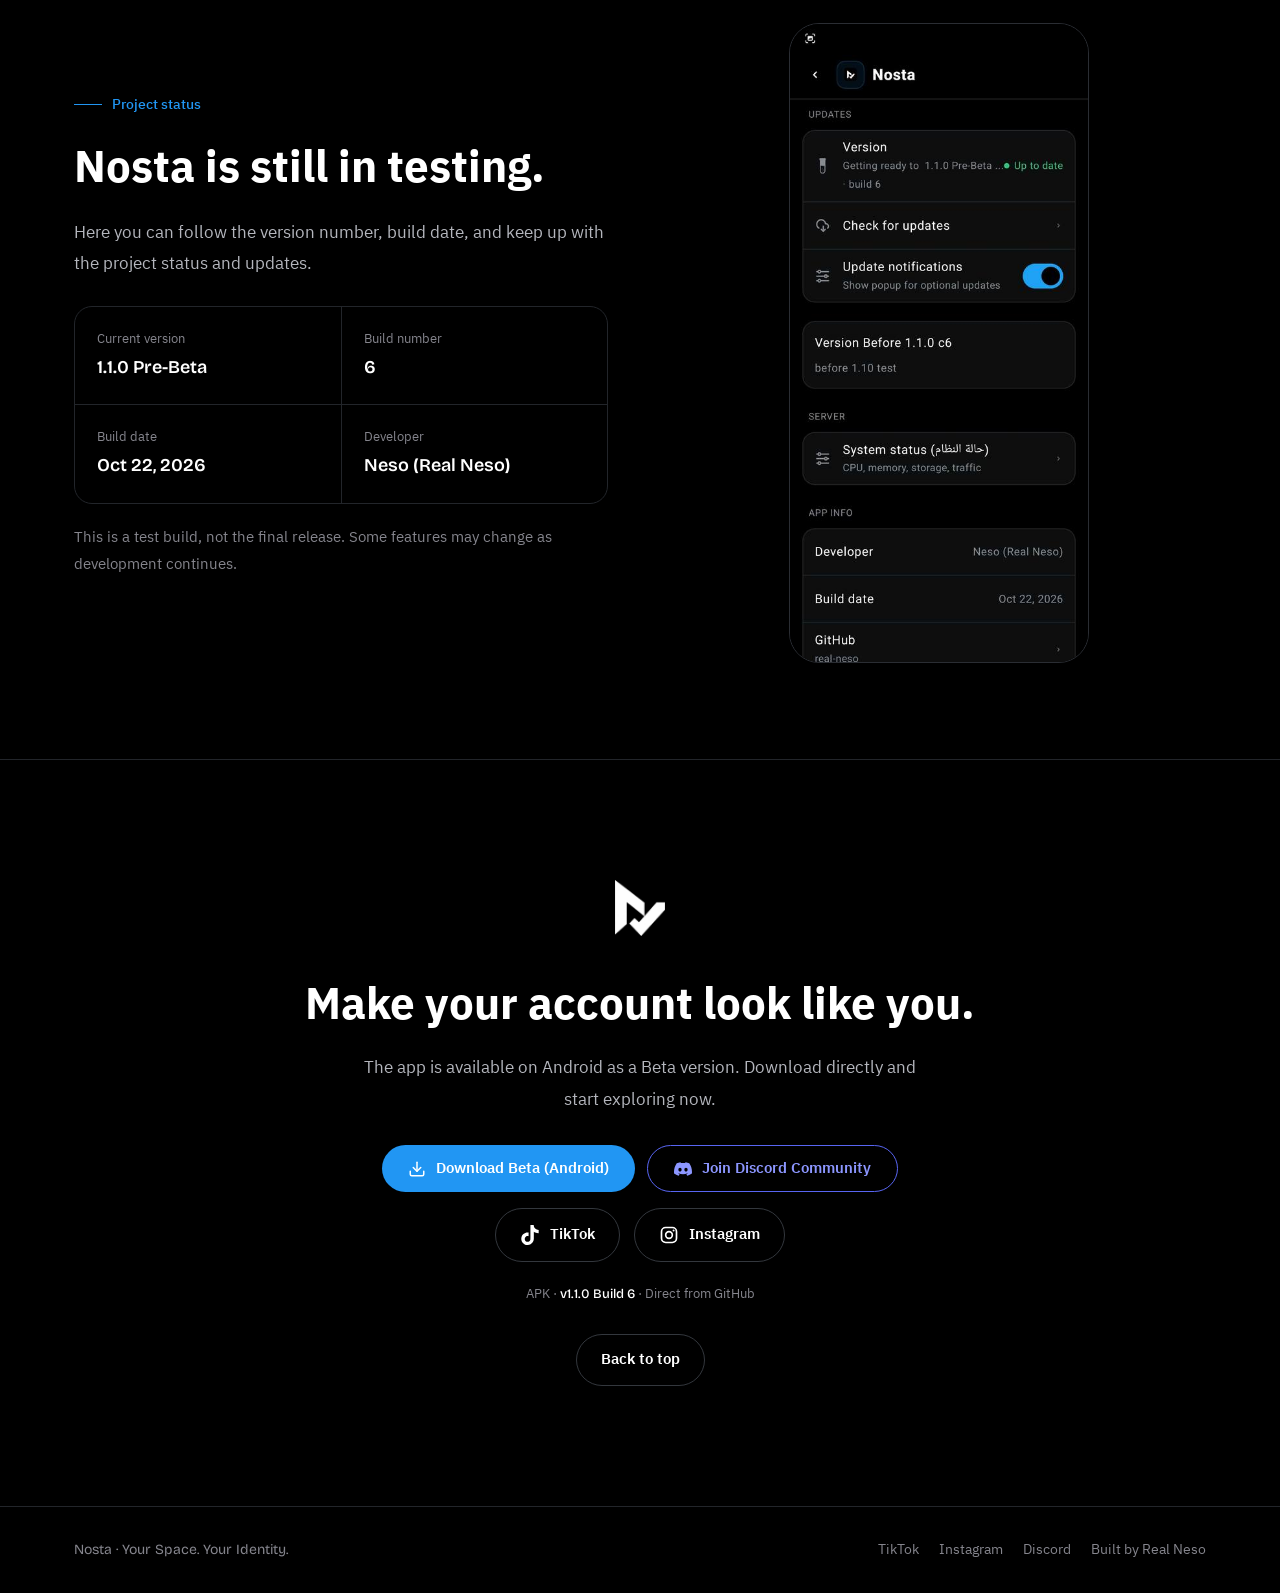
==== commit fec034bf: "Update download link for Nosta APK to version 1.1.0" ====
--- a/index.html
+++ b/index.html
@@ -132,7 +132,7 @@
  <h2 data-i18n="fin_h">خلّ حسابك يشبهك.</h2>
  <p class="p" data-i18n="fin_p">التطبيق متوفر على أندرويد بنسخة تجريبية (Beta). حمّل التطبيق مباشرة وابدأ التجربة الآن.</p>
  <div class="cta dl-cta">
-   <a class="btn blue" href="https://github.com/real-neso/Nosta-Apk/releases/download/beforre1.1.0/Nosta.Before1.1.0.apk" download>
+   <a class="btn blue" href="https://github.com/real-neso/Nosta-Apk/releases/download/v1.1.0/NostaV1.1.0.apk" download>
      <svg width="20" height="20" viewBox="0 0 24 24" fill="none" stroke="currentColor" stroke-width="2" stroke-linecap="round" stroke-linejoin="round"><path d="M21 15v4a2 2 0 0 1-2 2H5a2 2 0 0 1-2-2v-4"></path><polyline points="7 10 12 15 17 10"></polyline><line x1="12" y1="15" x2="12" y2="3"></line></svg>
      <span data-i18n="download_beta">تحميل إصدار Beta (Android)</span>
    </a>
--- a/css/style.css
+++ b/css/style.css
@@ -201,3 +201,11 @@
  .dl-cta{flex-direction:column;align-items:center}
  .dl-cta .btn{flex:none;width:100%;max-width:300px;justify-content:center;padding:11px 18px;font-size:14px}
 }
+
+/* زر التالي العائم */
+.next-btn{position:fixed;z-index:15;inset-inline-end:20px;bottom:calc(20px + env(safe-area-inset-bottom,0px));width:52px;height:52px;border-radius:50%;border:1px solid #ffffff40;background:rgba(20,22,26,.72);backdrop-filter:blur(12px);-webkit-backdrop-filter:blur(12px);color:#fff;display:grid;place-items:center;cursor:pointer;box-shadow:0 12px 30px -10px #000;opacity:0;visibility:hidden;transition:opacity .4s,visibility .4s,border-color .2s,transform .2s var(--ease)}
+.is-ready .next-btn{opacity:1;visibility:visible}
+.next-btn:hover{border-color:var(--blue);transform:translateY(-2px)}
+.next-btn svg{transition:transform .3s var(--ease)}
+.next-btn.up svg{transform:rotate(180deg)}
+@media(max-width:520px){.next-btn{width:46px;height:46px;inset-inline-end:14px;bottom:calc(14px + env(safe-area-inset-bottom,0px))}}
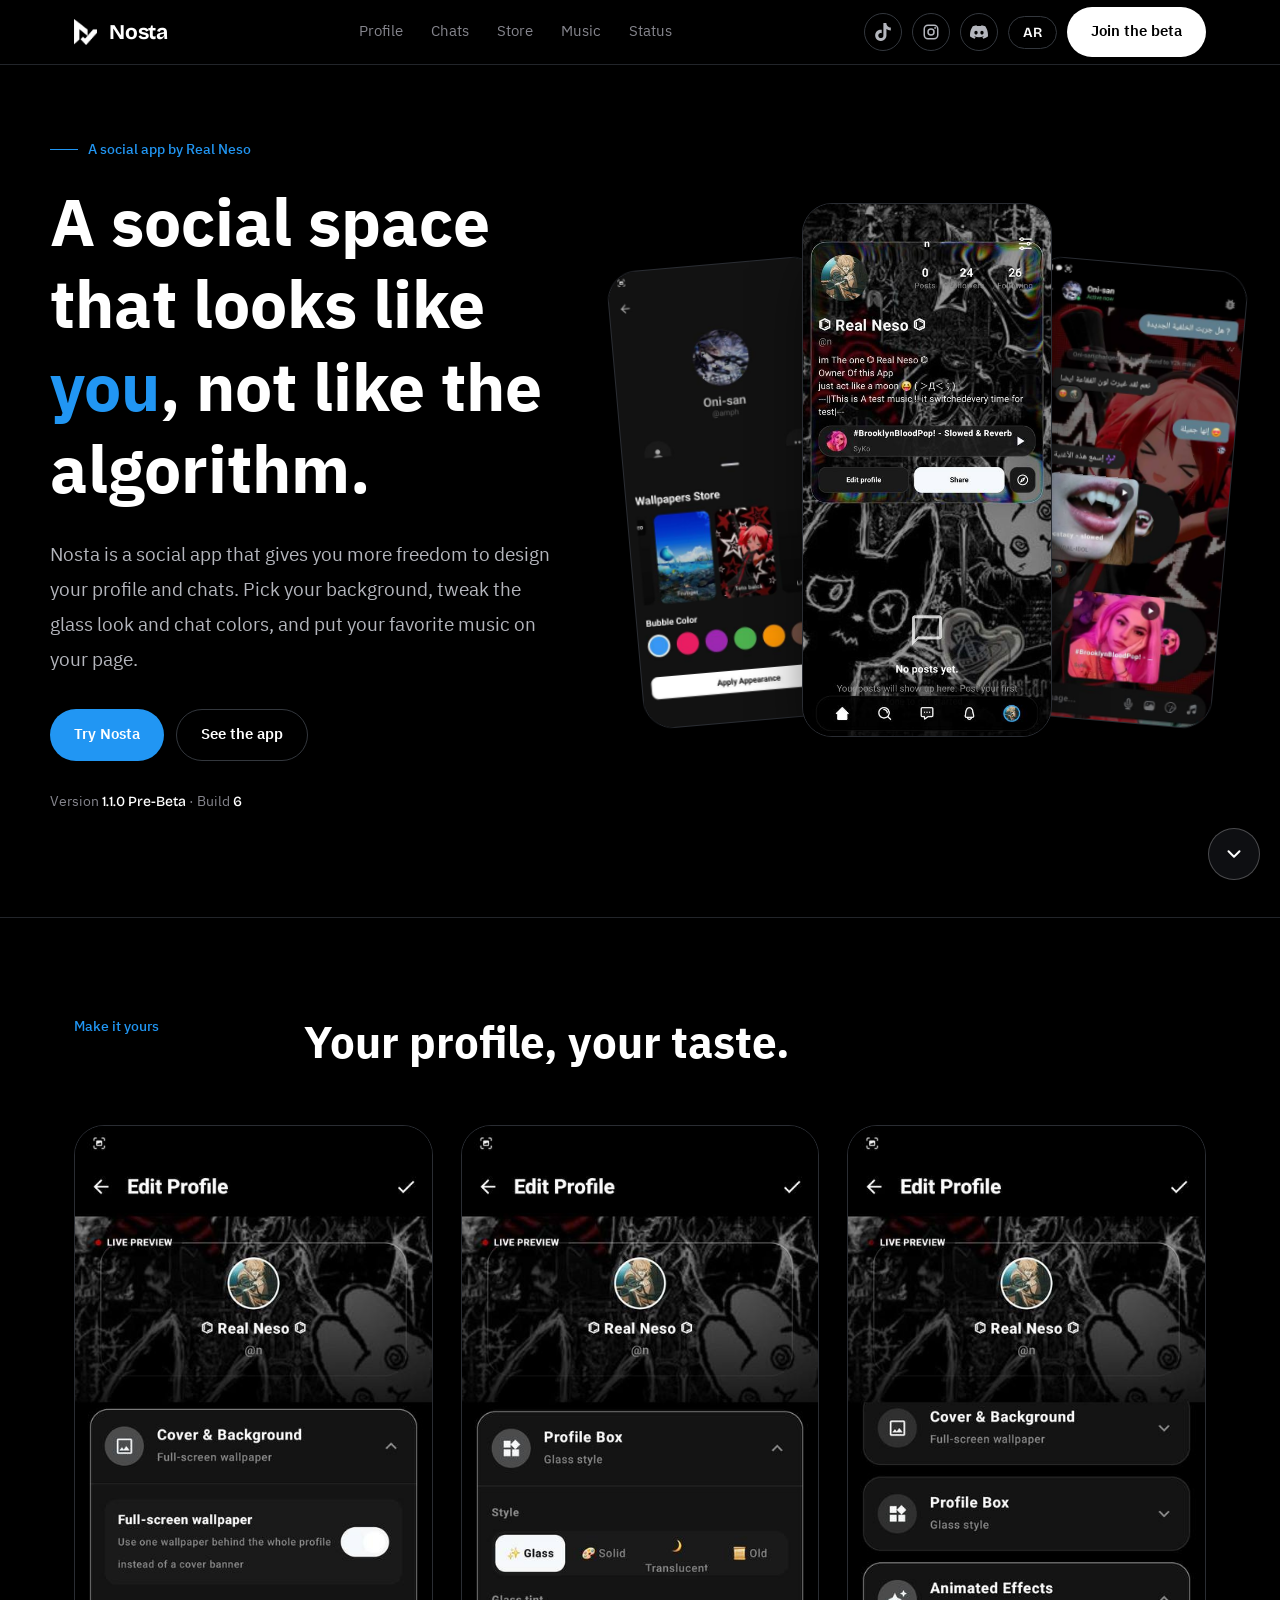
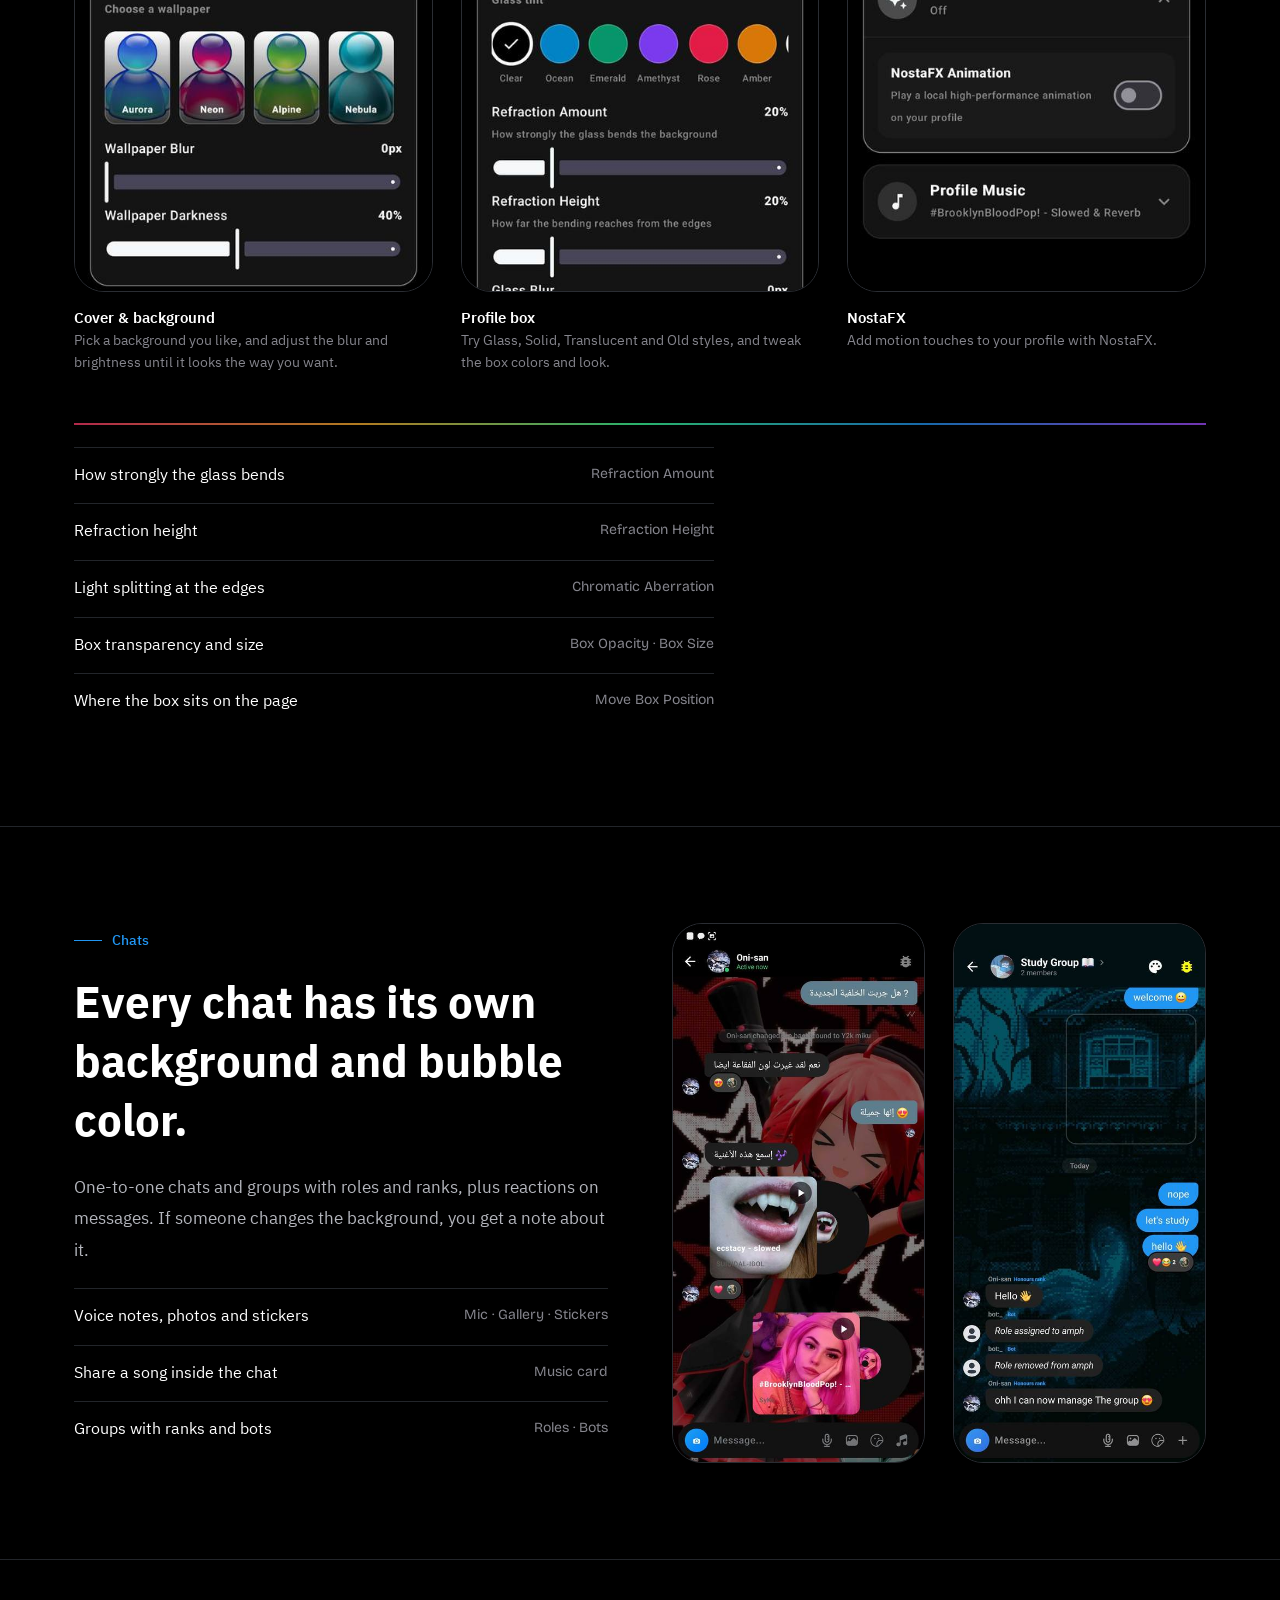
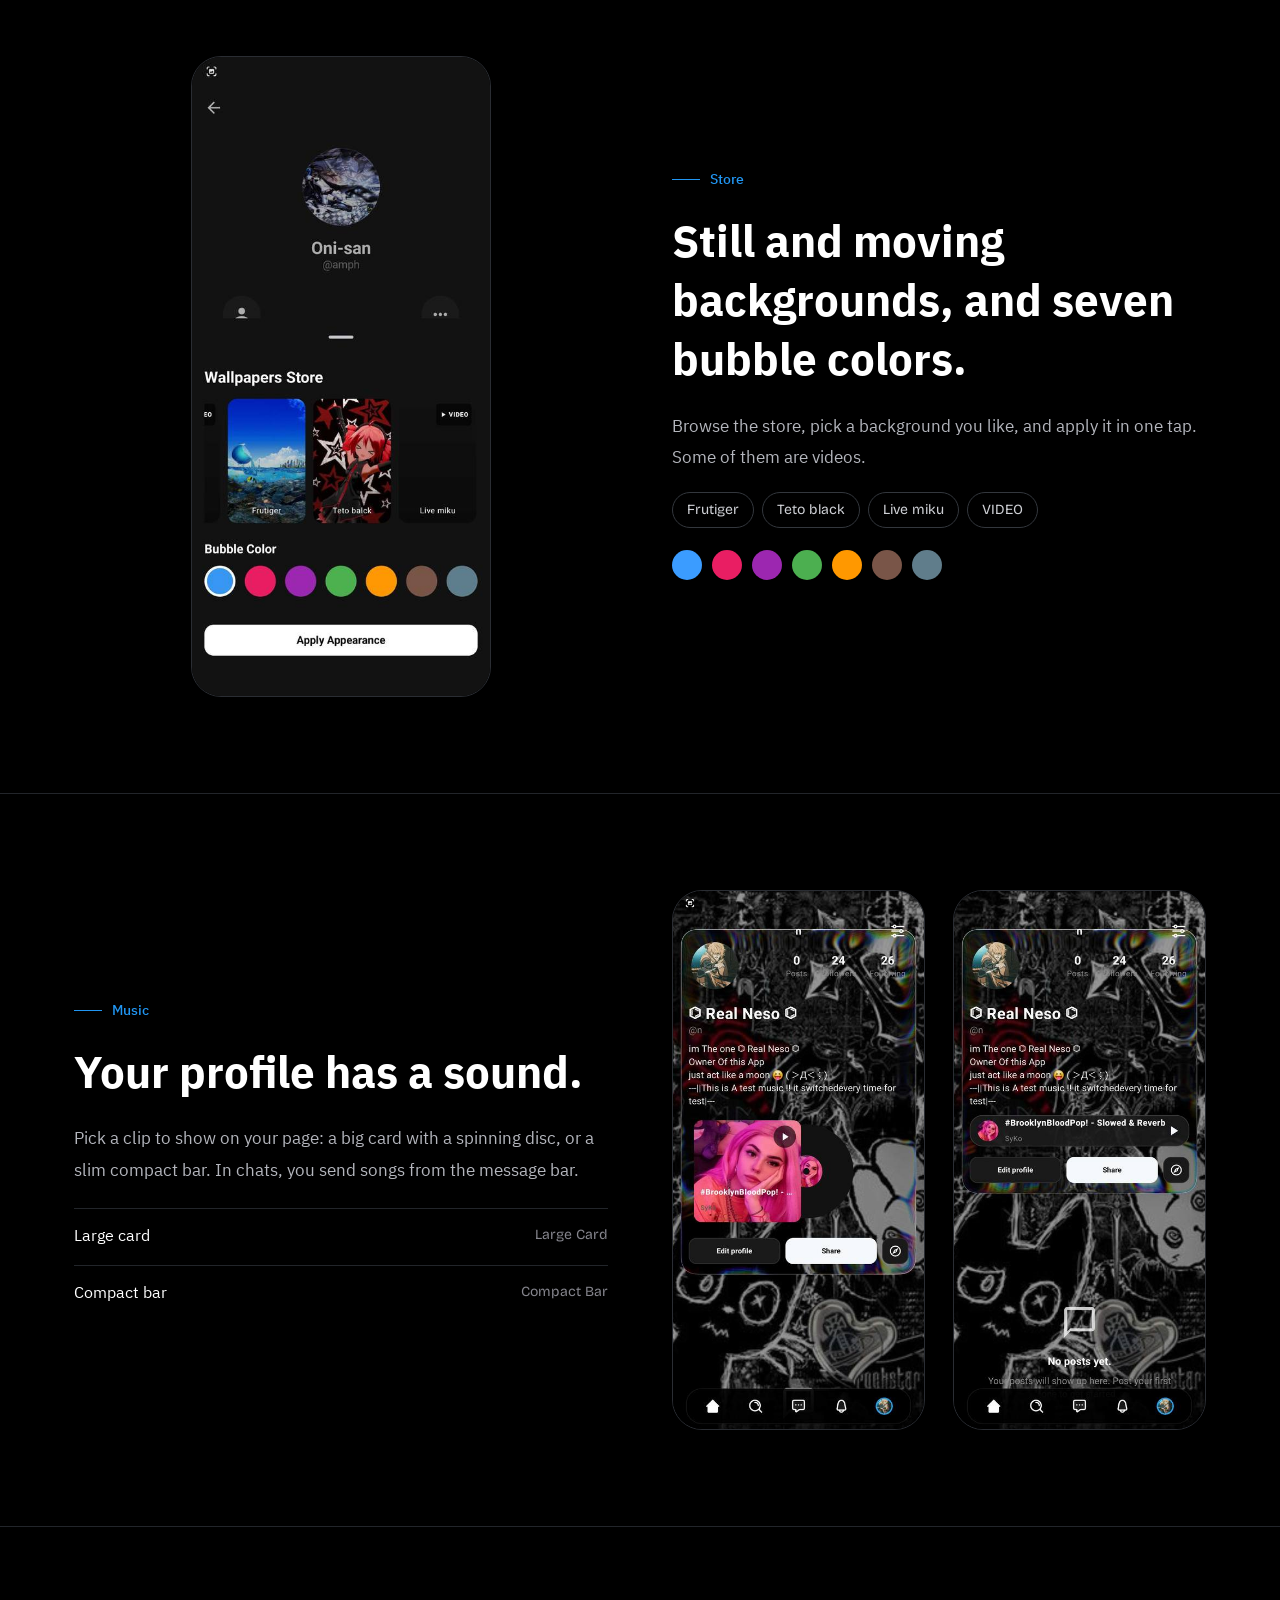
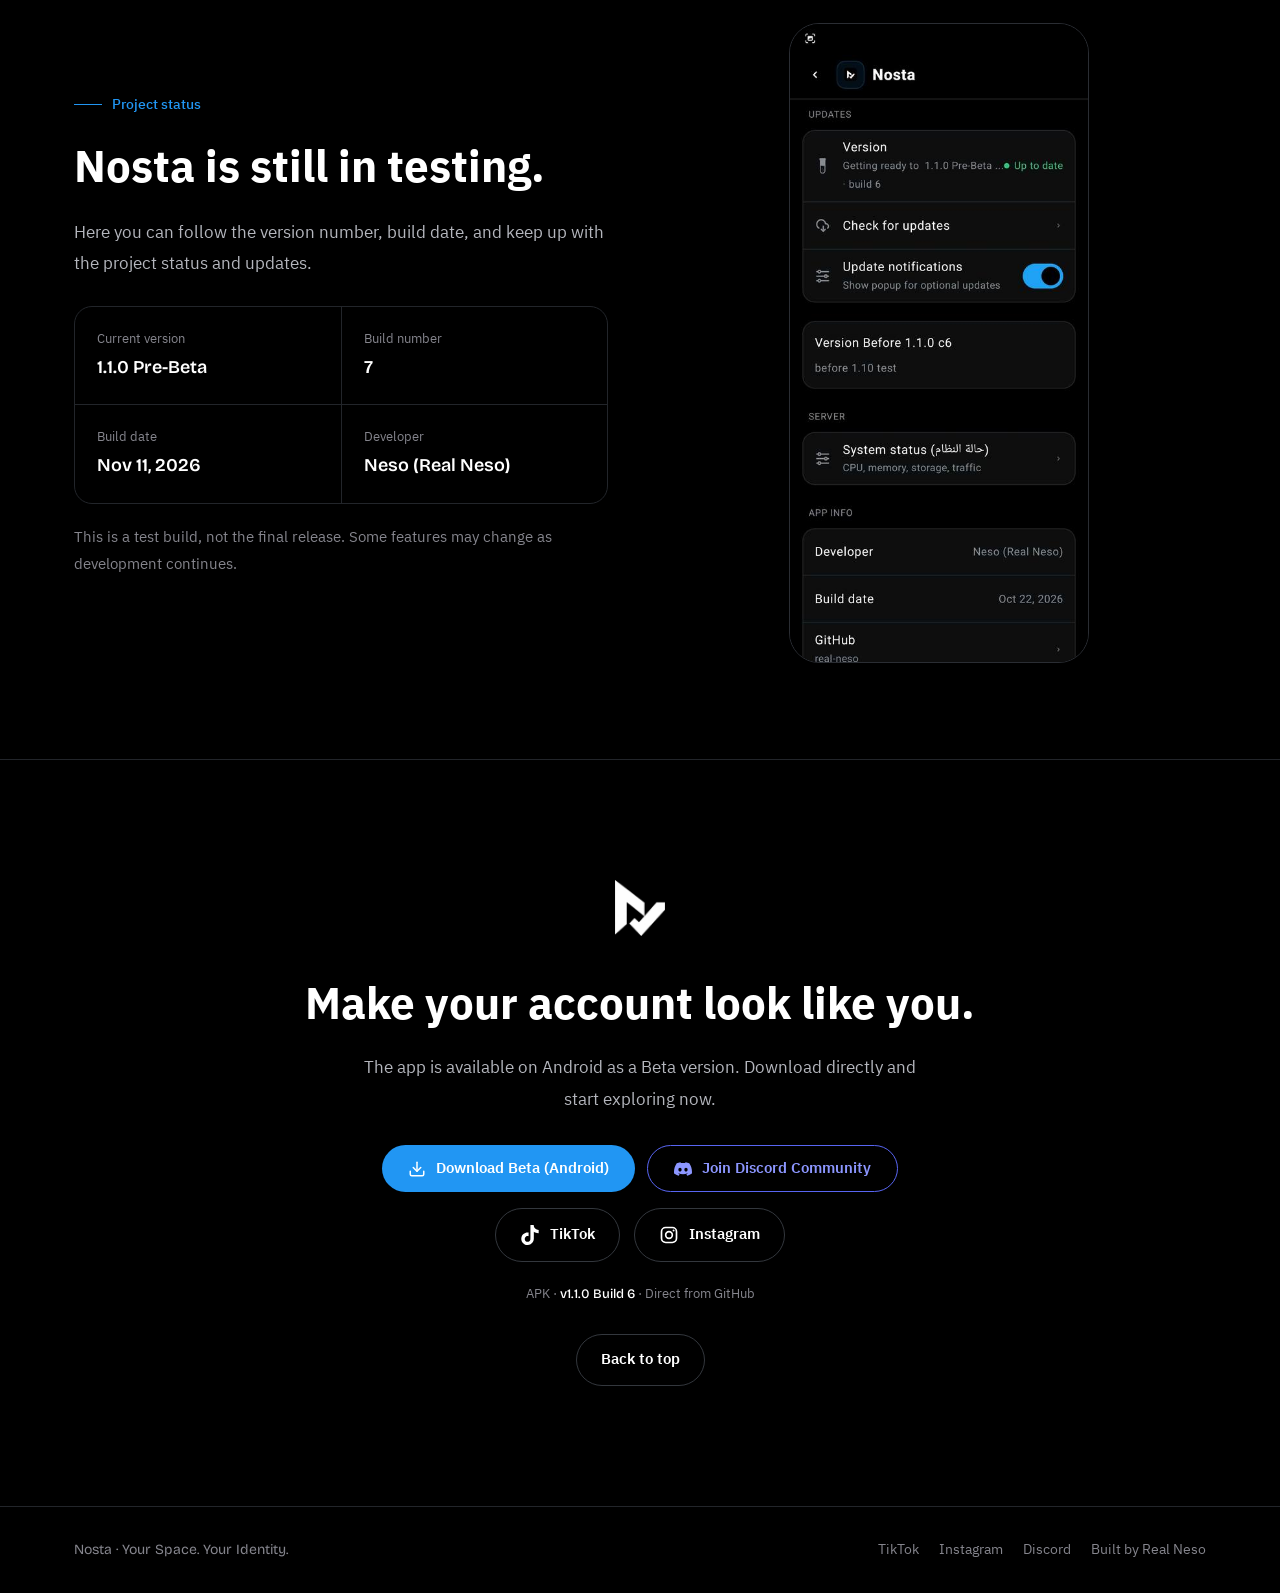
==== commit e3b7b21a: "Update index.html" ====
--- a/index.html
+++ b/index.html
@@ -119,8 +119,8 @@
   <h2 data-i18n="s5_h">Nosta ما زال في مرحلة التجربة.</h2>
   <p class="p" data-i18n="s5_p">هنا تقدر تتابع رقم الإصدار وتاريخ البناء وتطّلع على حالة المشروع والتحديثات.</p>
   <div class="facts">
-   <div><small data-i18n="f1">الإصدار الحالي</small><b class="en">1.1.0 Pre-Beta</b></div><div><small data-i18n="f2">رقم البناء</small><b class="en">6</b></div>
-   <div><small data-i18n="f3">تاريخ البناء</small><b class="en">Oct 22, 2026</b></div><div><small data-i18n="f4">المطوّر</small><b class="en">Neso (Real Neso)</b></div>
+   <div><small data-i18n="f1">الإصدار الحالي</small><b class="en">1.1.0 Pre-Beta</b></div><div><small data-i18n="f2">رقم البناء</small><b class="en">7</b></div>
+   <div><small data-i18n="f3">تاريخ البناء</small><b class="en">Nov 11, 2026</b></div><div><small data-i18n="f4">المطوّر</small><b class="en">Neso (Real Neso)</b></div>
   </div>
   <p class="honest" data-i18n="honest">هذه نسخة تجريبية وليست الإصدار النهائي. قد تتغير بعض الميزات مع استمرار التطوير.</p>
  </div>
@@ -132,7 +132,7 @@
  <h2 data-i18n="fin_h">خلّ حسابك يشبهك.</h2>
  <p class="p" data-i18n="fin_p">التطبيق متوفر على أندرويد بنسخة تجريبية (Beta). حمّل التطبيق مباشرة وابدأ التجربة الآن.</p>
  <div class="cta dl-cta">
-   <a class="btn blue" href="https://github.com/real-neso/Nosta-Apk/releases/download/v1.1.0/NostaV1.1.0.apk" download>
+   <a class="btn blue" href="https://github.com/real-neso/Nosta-Apk/releases/download/v1.1.0/Nosta.v1.1.0.apk" download>
      <svg width="20" height="20" viewBox="0 0 24 24" fill="none" stroke="currentColor" stroke-width="2" stroke-linecap="round" stroke-linejoin="round"><path d="M21 15v4a2 2 0 0 1-2 2H5a2 2 0 0 1-2-2v-4"></path><polyline points="7 10 12 15 17 10"></polyline><line x1="12" y1="15" x2="12" y2="3"></line></svg>
      <span data-i18n="download_beta">تحميل إصدار Beta (Android)</span>
    </a>
